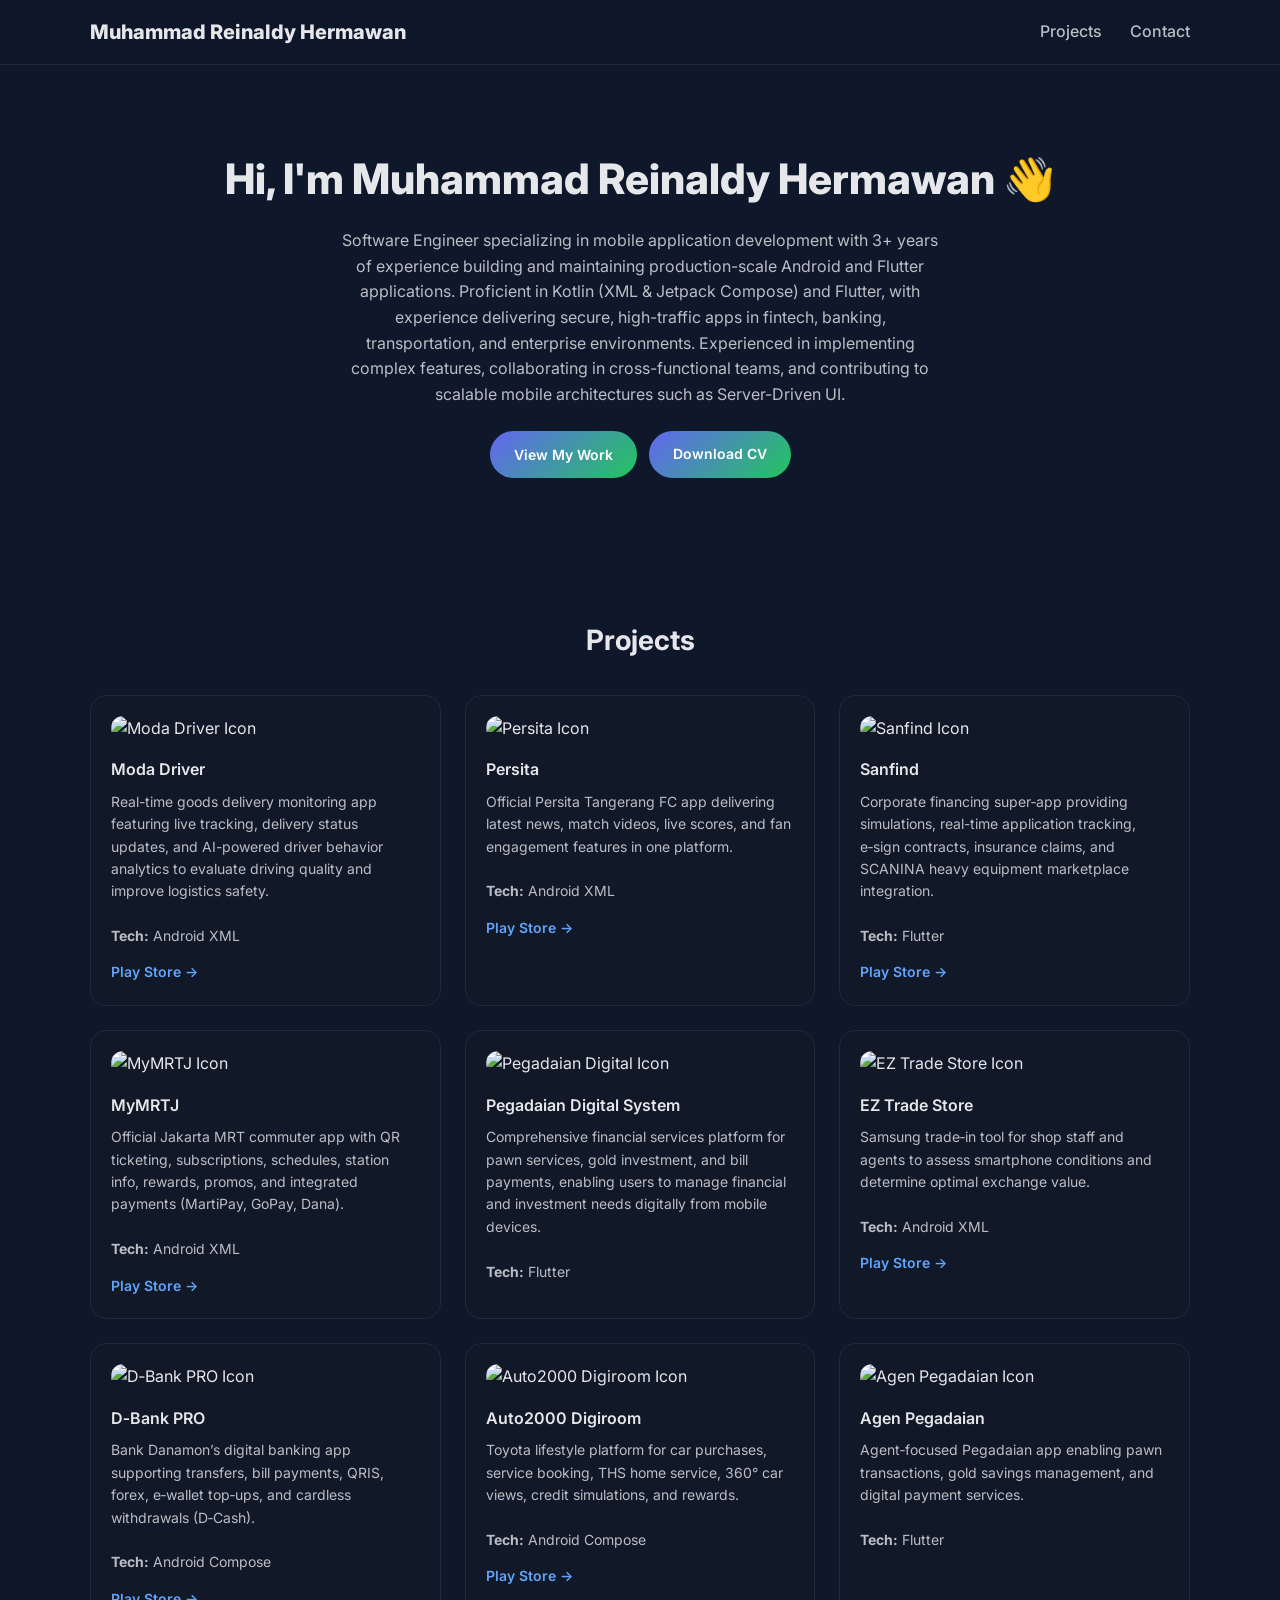
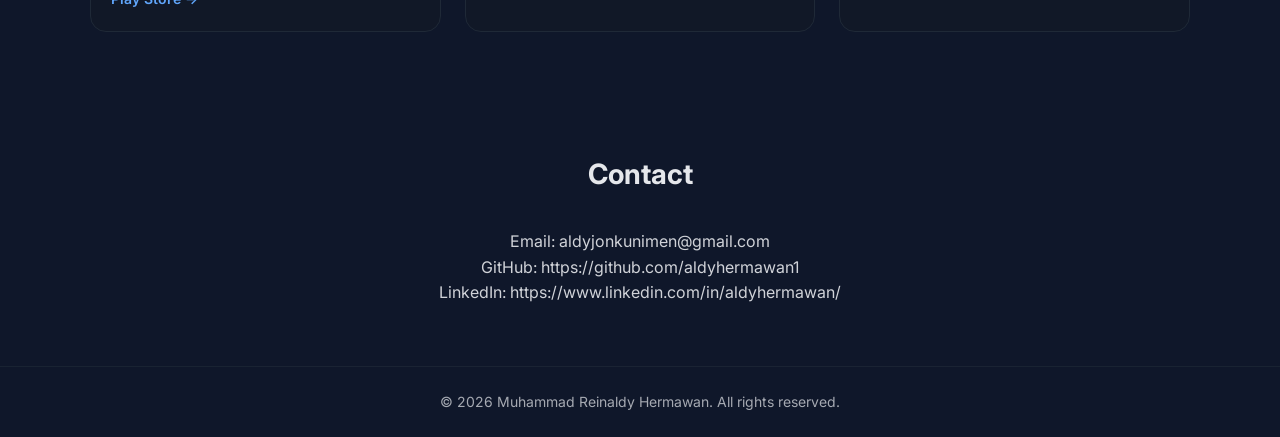
==== index.html @ f6c8d174 "Add new image asset to the project" ====
<!DOCTYPE html>
<html lang="en">
<head>
  <meta charset="UTF-8" />
  <meta name="viewport" content="width=device-width, initial-scale=1.0" />
  <title>Your Name | Portfolio</title>

  <!-- Google Font -->
  <link href="https://fonts.googleapis.com/css2?family=Inter:wght@300;400;600;800&display=swap" rel="stylesheet">

  <style>
    * {
      margin: 0;
      padding: 0;
      box-sizing: border-box;
      font-family: 'Inter', sans-serif;
    }

    body {
      background: #0f172a;
      color: #e5e7eb;
      line-height: 1.6;
    }

    a {
      color: inherit;
      text-decoration: none;
    }

    .container {
      width: 90%;
      max-width: 1100px;
      margin: auto;
    }

    /* Navbar */
    nav {
      position: sticky;
      top: 0;
      background: rgba(15, 23, 42, 0.9);
      backdrop-filter: blur(10px);
      border-bottom: 1px solid #1f2937;
      z-index: 100;
    }

    .nav-content {
      display: flex;
      justify-content: space-between;
      align-items: center;
      padding: 16px 0;
    }

    .logo {
      font-weight: 800;
      font-size: 20px;
    }

    .nav-links a {
      margin-left: 24px;
      font-weight: 500;
      opacity: 0.8;
      transition: 0.2s;
    }

    .nav-links a:hover {
      opacity: 1;
    }

    /* Hero */
    .hero {
      padding: 80px 0;
      text-align: center;
    }

    .hero h1 {
      font-size: 42px;
      font-weight: 800;
      margin-bottom: 16px;
    }

    .hero p {
      opacity: 0.8;
      max-width: 600px;
      margin: auto;
    }

    .hero-buttons {
      margin-top: 24px;
      display: flex;
      gap: 12px;
      justify-content: center;
      flex-wrap: wrap;
    }

    .hero-buttons a,
    .hero-buttons button {
      padding: 12px 24px;
      border: none;
      border-radius: 999px;
      background: linear-gradient(135deg, #6366f1, #22c55e);
      color: white;
      font-weight: 600;
      cursor: pointer;
      transition: 0.3s;
      font-size: 14px;
    }

    .hero-buttons a:hover,
    .hero-buttons button:hover {
      transform: translateY(-2px);
      box-shadow: 0 10px 25px rgba(0,0,0,0.3);
    }

    .hero button:hover {
      transform: translateY(-2px);
      box-shadow: 0 10px 25px rgba(0,0,0,0.3);
    }

    /* Section */
    section {
      padding: 60px 0;
    }

    .section-title {
      font-size: 28px;
      font-weight: 700;
      margin-bottom: 32px;
      text-align: center;
    }

    /* Projects */
    .projects-grid {
      display: grid;
      grid-template-columns: repeat(auto-fit, minmax(260px, 1fr));
      gap: 24px;
    }

    .project-card {
      background: #111827;
      border: 1px solid #1f2937;
      border-radius: 16px;
      padding: 20px;
      transition: 0.3s;
    }

    .project-card:hover {
      transform: translateY(-6px);
      box-shadow: 0 20px 40px rgba(0,0,0,0.4);
    }

    .project-icon {
      width: 60px;
      height: 60px;
      border-radius: 12px;
      margin-bottom: 16px;
    }

    .project-title {
      font-weight: 600;
      margin-bottom: 8px;
    }

    .project-desc {
      font-size: 14px;
      opacity: 0.8;
      margin-bottom: 12px;
    }

    .project-link {
      font-size: 14px;
      font-weight: 600;
      color: #60a5fa;
    }

    /* About */
    .about {
      max-width: 700px;
      margin: auto;
      text-align: center;
      opacity: 0.9;
    }

    /* Footer */
    footer {
      border-top: 1px solid #1f2937;
      text-align: center;
      padding: 24px 0;
      opacity: 0.7;
      font-size: 14px;
    }
  </style>
</head>
<body>

  <!-- Navbar -->
  <nav>
    <div class="container nav-content">
      <div class="logo">Muhammad Reinaldy Hermawan</div>
      <div class="nav-links">
        <a href="#projects">Projects</a>
        <a href="#contact">Contact</a>
      </div>
    </div>
  </nav>

  <!-- Hero -->
  <section class="hero container">
    <h1>Hi, I'm Muhammad Reinaldy Hermawan 👋</h1>
    <p>
      Software Engineer specializing in mobile application development with 3+ years of experience building and maintaining production-scale Android and Flutter applications. Proficient in Kotlin (XML & Jetpack Compose) and Flutter, with experience delivering secure, high-traffic apps in fintech, banking, transportation, and enterprise environments. Experienced in implementing complex features, collaborating in cross-functional teams, and contributing to scalable mobile architectures such as Server-Driven UI.
    </p>
    <div class="hero-buttons">
      <button onclick="location.href='#projects'">View My Work</button>
      <a href="assets/CV_25012026.pdf" download>Download CV</a>
    </div>
  </section>

  <!-- Projects -->
  <section id="projects" class="container">
    <h2 class="section-title">Projects</h2>

    <div class="projects-grid">

      <!-- Projects Grid -->
    <div class="projects-grid">

      <div class="project-card">
        <img class="project-icon" src="https://play-lh.googleusercontent.com/placeholder_app_icon" alt="Moda Driver Icon">
        <div class="project-title">Moda Driver</div>
        <div class="project-desc">
          Real-time goods delivery monitoring app featuring live tracking, delivery status updates, and AI-powered driver behavior analytics to evaluate driving quality and improve logistics safety.
          <br><br><b>Tech:</b> Android XML
        </div>
        <a class="project-link" href="https://play.google.com/store/apps/details?id=id.movic.greenbox&hl=en" target="_blank">Play Store →</a>
      </div>

      <div class="project-card">
        <img class="project-icon" src="https://play-lh.googleusercontent.com/placeholder_app_icon" alt="Persita Icon">
        <div class="project-title">Persita</div>
        <div class="project-desc">
          Official Persita Tangerang FC app delivering latest news, match videos, live scores, and fan engagement features in one platform.
          <br><br><b>Tech:</b> Android XML
        </div>
        <a class="project-link" href="https://play.google.com/store/apps/details?id=com.persita.android&hl=en" target="_blank">Play Store →</a>
      </div>

      <div class="project-card">
        <img class="project-icon" src="https://play-lh.googleusercontent.com/placeholder_app_icon" alt="Sanfind Icon">
        <div class="project-title">Sanfind</div>
        <div class="project-desc">
          Corporate financing super‑app providing simulations, real-time application tracking, e‑sign contracts, insurance claims, and SCANINA heavy equipment marketplace integration.
          <br><br><b>Tech:</b> Flutter
        </div>
        <a class="project-link" href="https://play.google.com/store/apps/details?id=com.sanf.mobile&hl=id" target="_blank">Play Store →</a>
      </div>

      <div class="project-card">
        <img class="project-icon" src="https://play-lh.googleusercontent.com/placeholder_app_icon" alt="MyMRTJ Icon">
        <div class="project-title">MyMRTJ</div>
        <div class="project-desc">
          Official Jakarta MRT commuter app with QR ticketing, subscriptions, schedules, station info, rewards, promos, and integrated payments (MartiPay, GoPay, Dana).
          <br><br><b>Tech:</b> Android XML
        </div>
        <a class="project-link" href="https://play.google.com/store/apps/details?id=com.mrt.jakarta&hl=id" target="_blank">Play Store →</a>
      </div>

      <div class="project-card">
        <img class="project-icon" src="https://play-lh.googleusercontent.com/placeholder_app_icon" alt="Pegadaian Digital Icon">
        <div class="project-title">Pegadaian Digital System</div>
        <div class="project-desc">
          Comprehensive financial services platform for pawn services, gold investment, and bill payments, enabling users to manage financial and investment needs digitally from mobile devices.
          <br><br><b>Tech:</b> Flutter
        </div>
      </div>

      <div class="project-card">
        <img class="project-icon" src="https://play-lh.googleusercontent.com/placeholder_app_icon" alt="EZ Trade Store Icon">
        <div class="project-title">EZ Trade Store</div>
        <div class="project-desc">
          Samsung trade‑in tool for shop staff and agents to assess smartphone conditions and determine optimal exchange value.
          <br><br><b>Tech:</b> Android XML
        </div>
        <a class="project-link" href="https://play.google.com/store/apps/details?id=com.sein.eztrade.promotor&hl=en" target="_blank">Play Store →</a>
      </div>

      <div class="project-card">
        <img class="project-icon" src="https://play-lh.googleusercontent.com/placeholder_app_icon" alt="D‑Bank PRO Icon">
        <div class="project-title">D‑Bank PRO</div>
        <div class="project-desc">
          Bank Danamon’s digital banking app supporting transfers, bill payments, QRIS, forex, e‑wallet top‑ups, and cardless withdrawals (D‑Cash).
          <br><br><b>Tech:</b> Android Compose
        </div>
        <a class="project-link" href="https://play.google.com/store/apps/details?id=com.dbank.mobile&hl=id" target="_blank">Play Store →</a>
      </div>

      <div class="project-card">
        <img class="project-icon" src="https://play-lh.googleusercontent.com/placeholder_app_icon" alt="Auto2000 Digiroom Icon">
        <div class="project-title">Auto2000 Digiroom</div>
        <div class="project-desc">
          Toyota lifestyle platform for car purchases, service booking, THS home service, 360° car views, credit simulations, and rewards.
          <br><br><b>Tech:</b> Android Compose
        </div>
        <a class="project-link" href="https://play.google.com/store/apps/details?id=id.co.astra.ai.dev1&hl=en" target="_blank">Play Store →</a>
      </div>

      <div class="project-card">
        <img class="project-icon" src="https://play-lh.googleusercontent.com/placeholder_app_icon" alt="Agen Pegadaian Icon">
        <div class="project-title">Agen Pegadaian</div>
        <div class="project-desc">
          Agent‑focused Pegadaian app enabling pawn transactions, gold savings management, and digital payment services.
          <br><br><b>Tech:</b> Flutter
        </div>
      </div>

      </div>

    </div>
  </section>

  <!-- Contact -->
  <section id="contact">
    <div class="container">
      <h2 class="section-title">Contact</h2>
      <p style="text-align:center; opacity:0.9;">
        Email: aldyjonkunimen@gmail.com<br>
        GitHub: https://github.com/aldyhermawan1<br>
        LinkedIn: https://www.linkedin.com/in/aldyhermawan/
      </p>
    </div>
  </section>

  <!-- Footer -->
  <footer>
    © 2026 Muhammad Reinaldy Hermawan. All rights reserved.
  </footer>

</body>
</html>
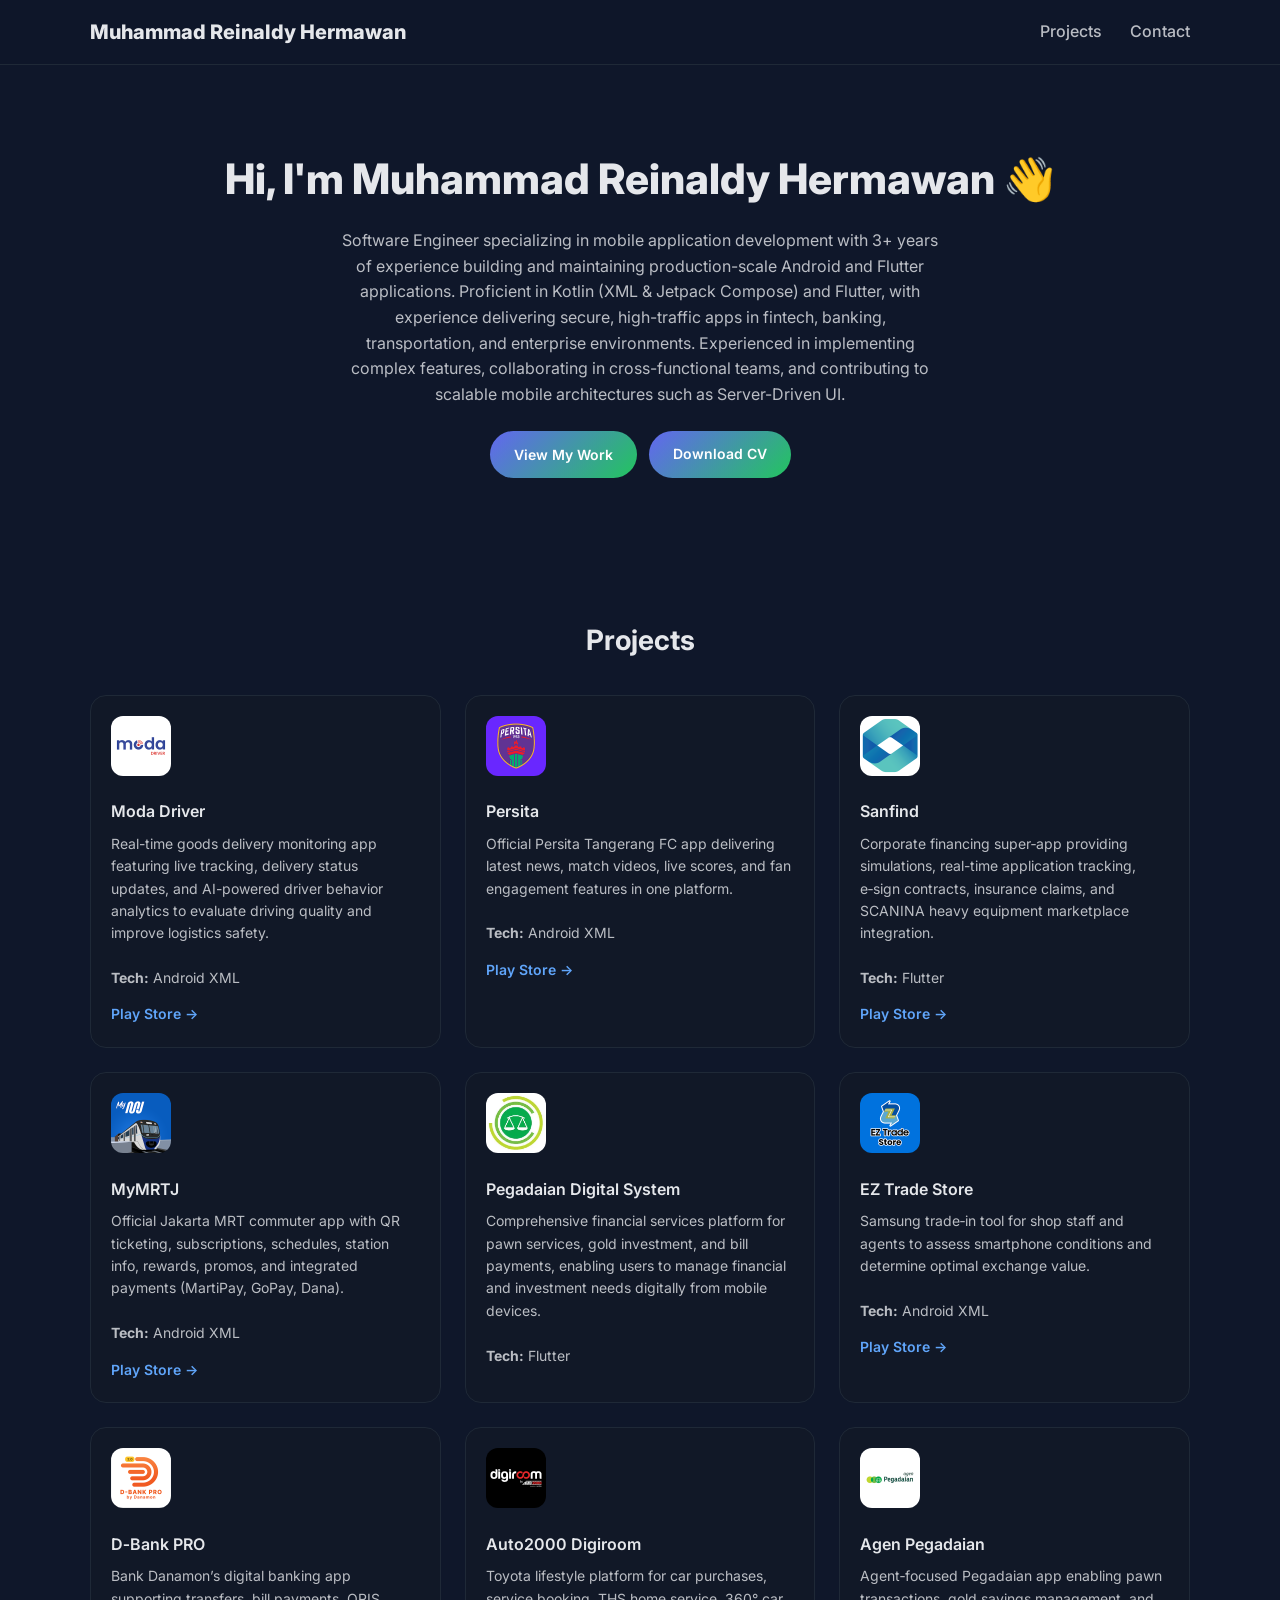
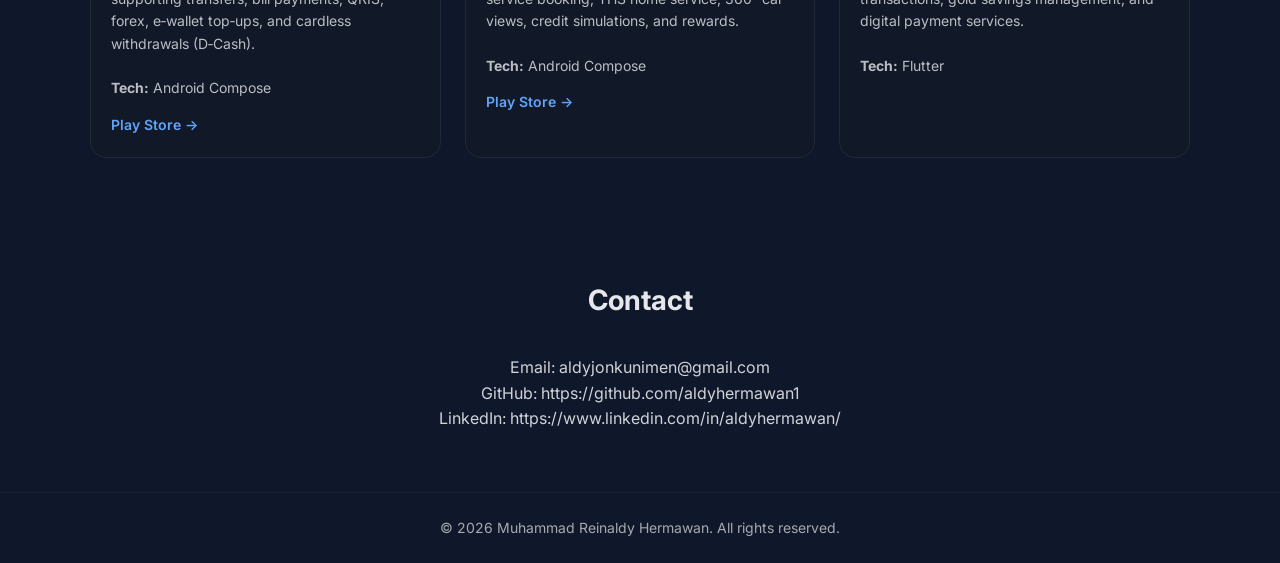
==== commit 7ce2fede: "fix image" ====
--- a/index.html
+++ b/index.html
@@ -3,7 +3,7 @@
 <head>
   <meta charset="UTF-8" />
   <meta name="viewport" content="width=device-width, initial-scale=1.0" />
-  <title>Your Name | Portfolio</title>
+  <title>Muhammad Reinaldy Hermawan | Portfolio</title>
 
   <!-- Google Font -->
   <link href="https://fonts.googleapis.com/css2?family=Inter:wght@300;400;600;800&display=swap" rel="stylesheet">
@@ -225,7 +225,7 @@
     <div class="projects-grid">
 
       <div class="project-card">
-        <img class="project-icon" src="https://play-lh.googleusercontent.com/placeholder_app_icon" alt="Moda Driver Icon">
+        <img class="project-icon" src="/assets/moda.webp" alt="Moda Driver Icon">
         <div class="project-title">Moda Driver</div>
         <div class="project-desc">
           Real-time goods delivery monitoring app featuring live tracking, delivery status updates, and AI-powered driver behavior analytics to evaluate driving quality and improve logistics safety.
@@ -235,7 +235,7 @@
       </div>
 
       <div class="project-card">
-        <img class="project-icon" src="https://play-lh.googleusercontent.com/placeholder_app_icon" alt="Persita Icon">
+        <img class="project-icon" src="/assets/persita.webp" alt="Persita Icon">
         <div class="project-title">Persita</div>
         <div class="project-desc">
           Official Persita Tangerang FC app delivering latest news, match videos, live scores, and fan engagement features in one platform.
@@ -245,7 +245,7 @@
       </div>
 
       <div class="project-card">
-        <img class="project-icon" src="https://play-lh.googleusercontent.com/placeholder_app_icon" alt="Sanfind Icon">
+        <img class="project-icon" src="/assets/sanfind.webp" alt="Sanfind Icon">
         <div class="project-title">Sanfind</div>
         <div class="project-desc">
           Corporate financing super‑app providing simulations, real-time application tracking, e‑sign contracts, insurance claims, and SCANINA heavy equipment marketplace integration.
@@ -255,7 +255,7 @@
       </div>
 
       <div class="project-card">
-        <img class="project-icon" src="https://play-lh.googleusercontent.com/placeholder_app_icon" alt="MyMRTJ Icon">
+        <img class="project-icon" src="/assets/mrtj.webp" alt="MyMRTJ Icon">
         <div class="project-title">MyMRTJ</div>
         <div class="project-desc">
           Official Jakarta MRT commuter app with QR ticketing, subscriptions, schedules, station info, rewards, promos, and integrated payments (MartiPay, GoPay, Dana).
@@ -265,7 +265,7 @@
       </div>
 
       <div class="project-card">
-        <img class="project-icon" src="https://play-lh.googleusercontent.com/placeholder_app_icon" alt="Pegadaian Digital Icon">
+        <img class="project-icon" src="/assets/pds.webp" alt="Pegadaian Digital Icon">
         <div class="project-title">Pegadaian Digital System</div>
         <div class="project-desc">
           Comprehensive financial services platform for pawn services, gold investment, and bill payments, enabling users to manage financial and investment needs digitally from mobile devices.
@@ -274,7 +274,7 @@
       </div>
 
       <div class="project-card">
-        <img class="project-icon" src="https://play-lh.googleusercontent.com/placeholder_app_icon" alt="EZ Trade Store Icon">
+        <img class="project-icon" src="/assets/eztrade.webp" alt="EZ Trade Store Icon">
         <div class="project-title">EZ Trade Store</div>
         <div class="project-desc">
           Samsung trade‑in tool for shop staff and agents to assess smartphone conditions and determine optimal exchange value.
@@ -284,7 +284,7 @@
       </div>
 
       <div class="project-card">
-        <img class="project-icon" src="https://play-lh.googleusercontent.com/placeholder_app_icon" alt="D‑Bank PRO Icon">
+        <img class="project-icon" src="/assets/dbankpro.webp" alt="D‑Bank PRO Icon">
         <div class="project-title">D‑Bank PRO</div>
         <div class="project-desc">
           Bank Danamon’s digital banking app supporting transfers, bill payments, QRIS, forex, e‑wallet top‑ups, and cardless withdrawals (D‑Cash).
@@ -294,7 +294,7 @@
       </div>
 
       <div class="project-card">
-        <img class="project-icon" src="https://play-lh.googleusercontent.com/placeholder_app_icon" alt="Auto2000 Digiroom Icon">
+        <img class="project-icon" src="/assets/digiroom.webp" alt="Auto2000 Digiroom Icon">
         <div class="project-title">Auto2000 Digiroom</div>
         <div class="project-desc">
           Toyota lifestyle platform for car purchases, service booking, THS home service, 360° car views, credit simulations, and rewards.
@@ -304,7 +304,7 @@
       </div>
 
       <div class="project-card">
-        <img class="project-icon" src="https://play-lh.googleusercontent.com/placeholder_app_icon" alt="Agen Pegadaian Icon">
+        <img class="project-icon" src="/assets/agen.webp" alt="Agen Pegadaian Icon">
         <div class="project-title">Agen Pegadaian</div>
         <div class="project-desc">
           Agent‑focused Pegadaian app enabling pawn transactions, gold savings management, and digital payment services.
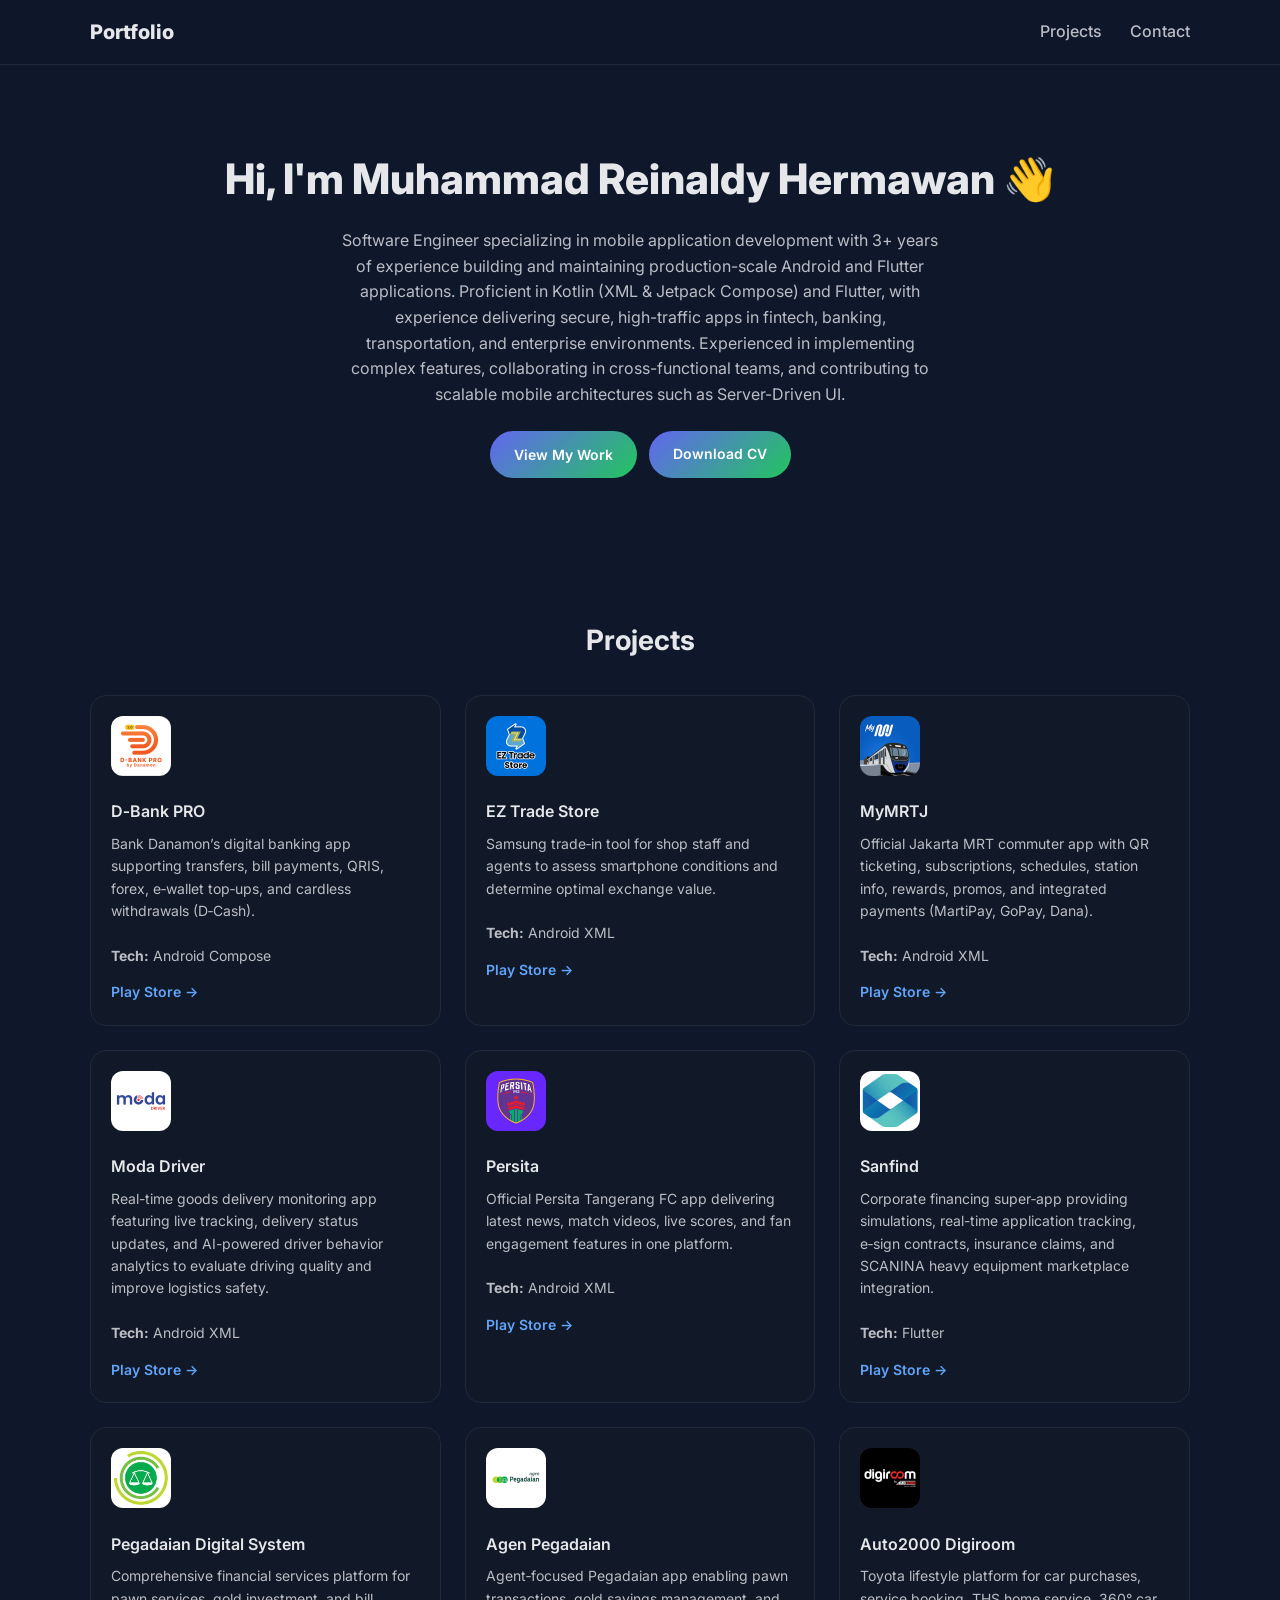
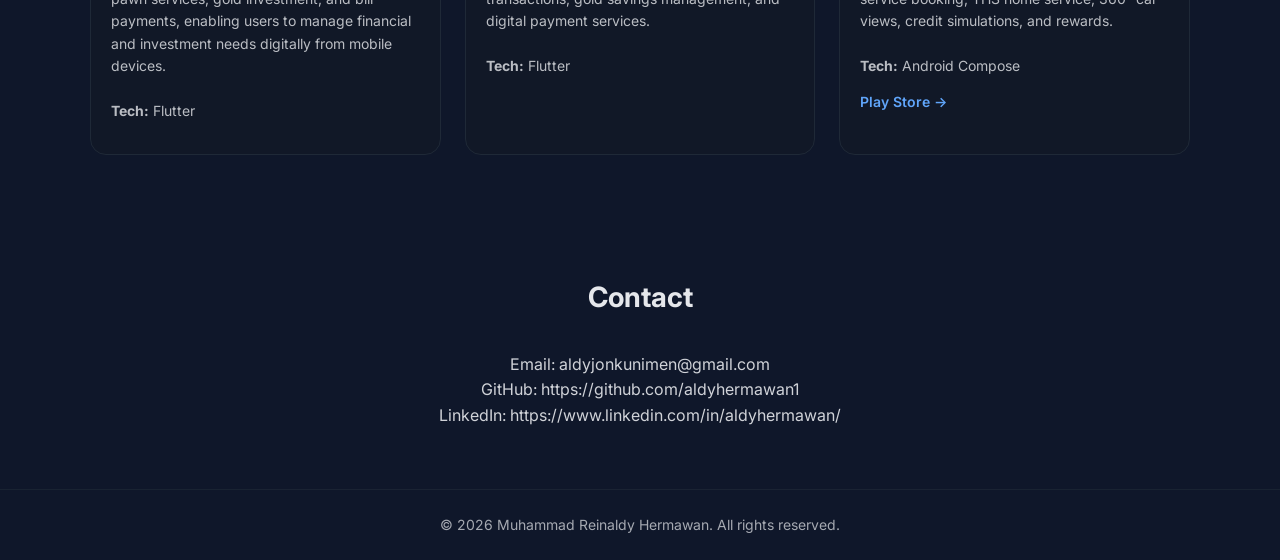
==== commit bd78a942: "Update project section and navbar logo in index.html" ====
--- a/index.html
+++ b/index.html
@@ -195,7 +195,7 @@
   <!-- Navbar -->
   <nav>
     <div class="container nav-content">
-      <div class="logo">Muhammad Reinaldy Hermawan</div>
+      <div class="logo">Portfolio</div>
       <div class="nav-links">
         <a href="#projects">Projects</a>
         <a href="#contact">Contact</a>
@@ -221,8 +221,35 @@
 
     <div class="projects-grid">
 
-      <!-- Projects Grid -->
-    <div class="projects-grid">
+      <div class="project-card">
+        <img class="project-icon" src="/assets/dbankpro.webp" alt="D‑Bank PRO Icon">
+        <div class="project-title">D‑Bank PRO</div>
+        <div class="project-desc">
+          Bank Danamon’s digital banking app supporting transfers, bill payments, QRIS, forex, e‑wallet top‑ups, and cardless withdrawals (D‑Cash).
+          <br><br><b>Tech:</b> Android Compose
+        </div>
+        <a class="project-link" href="https://play.google.com/store/apps/details?id=com.dbank.mobile&hl=id" target="_blank">Play Store →</a>
+      </div>
+
+      <div class="project-card">
+        <img class="project-icon" src="/assets/eztrade.webp" alt="EZ Trade Store Icon">
+        <div class="project-title">EZ Trade Store</div>
+        <div class="project-desc">
+          Samsung trade‑in tool for shop staff and agents to assess smartphone conditions and determine optimal exchange value.
+          <br><br><b>Tech:</b> Android XML
+        </div>
+        <a class="project-link" href="https://play.google.com/store/apps/details?id=com.sein.eztrade.promotor&hl=en" target="_blank">Play Store →</a>
+      </div>
+
+      <div class="project-card">
+        <img class="project-icon" src="/assets/mrtj.webp" alt="MyMRTJ Icon">
+        <div class="project-title">MyMRTJ</div>
+        <div class="project-desc">
+          Official Jakarta MRT commuter app with QR ticketing, subscriptions, schedules, station info, rewards, promos, and integrated payments (MartiPay, GoPay, Dana).
+          <br><br><b>Tech:</b> Android XML
+        </div>
+        <a class="project-link" href="https://play.google.com/store/apps/details?id=com.mrt.jakarta&hl=id" target="_blank">Play Store →</a>
+      </div>
 
       <div class="project-card">
         <img class="project-icon" src="/assets/moda.webp" alt="Moda Driver Icon">
@@ -255,16 +282,6 @@
       </div>
 
       <div class="project-card">
-        <img class="project-icon" src="/assets/mrtj.webp" alt="MyMRTJ Icon">
-        <div class="project-title">MyMRTJ</div>
-        <div class="project-desc">
-          Official Jakarta MRT commuter app with QR ticketing, subscriptions, schedules, station info, rewards, promos, and integrated payments (MartiPay, GoPay, Dana).
-          <br><br><b>Tech:</b> Android XML
-        </div>
-        <a class="project-link" href="https://play.google.com/store/apps/details?id=com.mrt.jakarta&hl=id" target="_blank">Play Store →</a>
-      </div>
-
-      <div class="project-card">
         <img class="project-icon" src="/assets/pds.webp" alt="Pegadaian Digital Icon">
         <div class="project-title">Pegadaian Digital System</div>
         <div class="project-desc">
@@ -274,23 +291,12 @@
       </div>
 
       <div class="project-card">
-        <img class="project-icon" src="/assets/eztrade.webp" alt="EZ Trade Store Icon">
-        <div class="project-title">EZ Trade Store</div>
-        <div class="project-desc">
-          Samsung trade‑in tool for shop staff and agents to assess smartphone conditions and determine optimal exchange value.
-          <br><br><b>Tech:</b> Android XML
-        </div>
-        <a class="project-link" href="https://play.google.com/store/apps/details?id=com.sein.eztrade.promotor&hl=en" target="_blank">Play Store →</a>
-      </div>
-
-      <div class="project-card">
-        <img class="project-icon" src="/assets/dbankpro.webp" alt="D‑Bank PRO Icon">
-        <div class="project-title">D‑Bank PRO</div>
-        <div class="project-desc">
-          Bank Danamon’s digital banking app supporting transfers, bill payments, QRIS, forex, e‑wallet top‑ups, and cardless withdrawals (D‑Cash).
-          <br><br><b>Tech:</b> Android Compose
-        </div>
-        <a class="project-link" href="https://play.google.com/store/apps/details?id=com.dbank.mobile&hl=id" target="_blank">Play Store →</a>
+        <img class="project-icon" src="/assets/agen.webp" alt="Agen Pegadaian Icon">
+        <div class="project-title">Agen Pegadaian</div>
+        <div class="project-desc">
+          Agent‑focused Pegadaian app enabling pawn transactions, gold savings management, and digital payment services.
+          <br><br><b>Tech:</b> Flutter
+        </div>
       </div>
 
       <div class="project-card">
@@ -301,17 +307,6 @@
           <br><br><b>Tech:</b> Android Compose
         </div>
         <a class="project-link" href="https://play.google.com/store/apps/details?id=id.co.astra.ai.dev1&hl=en" target="_blank">Play Store →</a>
-      </div>
-
-      <div class="project-card">
-        <img class="project-icon" src="/assets/agen.webp" alt="Agen Pegadaian Icon">
-        <div class="project-title">Agen Pegadaian</div>
-        <div class="project-desc">
-          Agent‑focused Pegadaian app enabling pawn transactions, gold savings management, and digital payment services.
-          <br><br><b>Tech:</b> Flutter
-        </div>
-      </div>
-
       </div>
 
     </div>
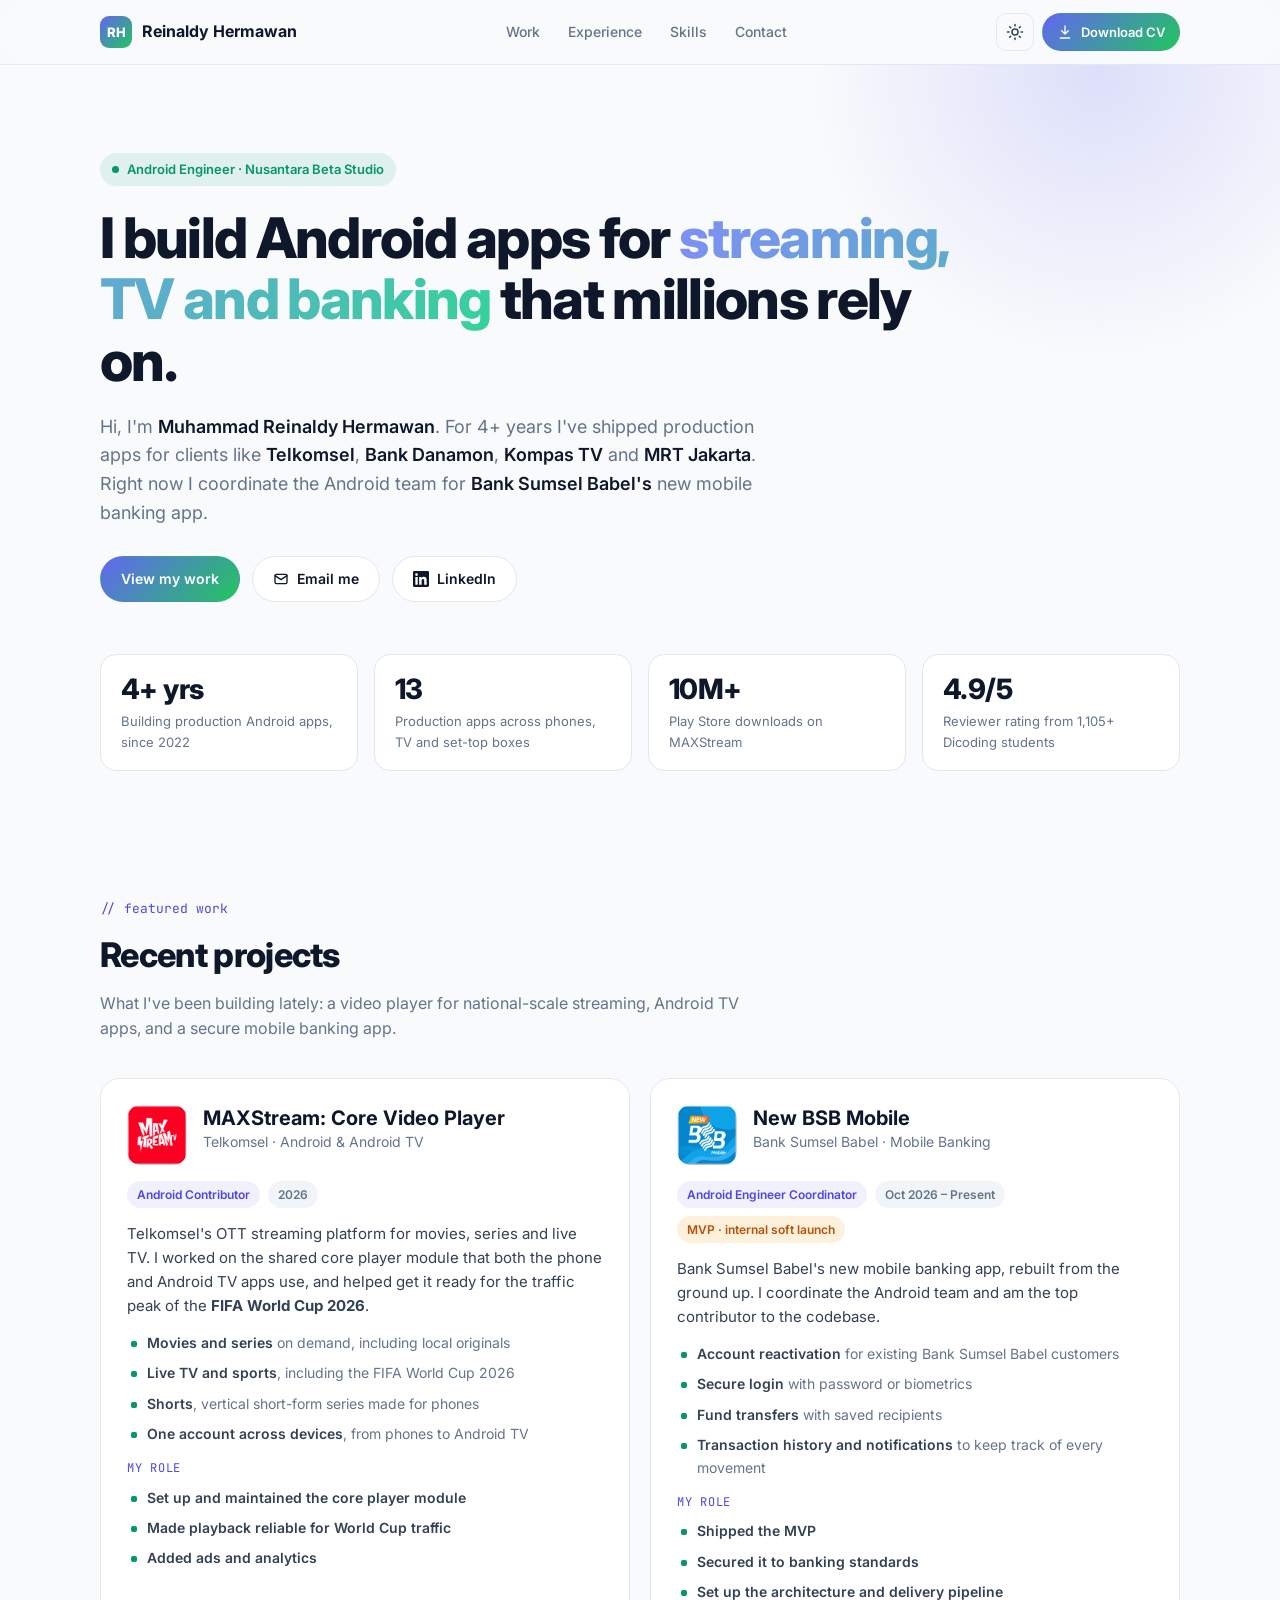
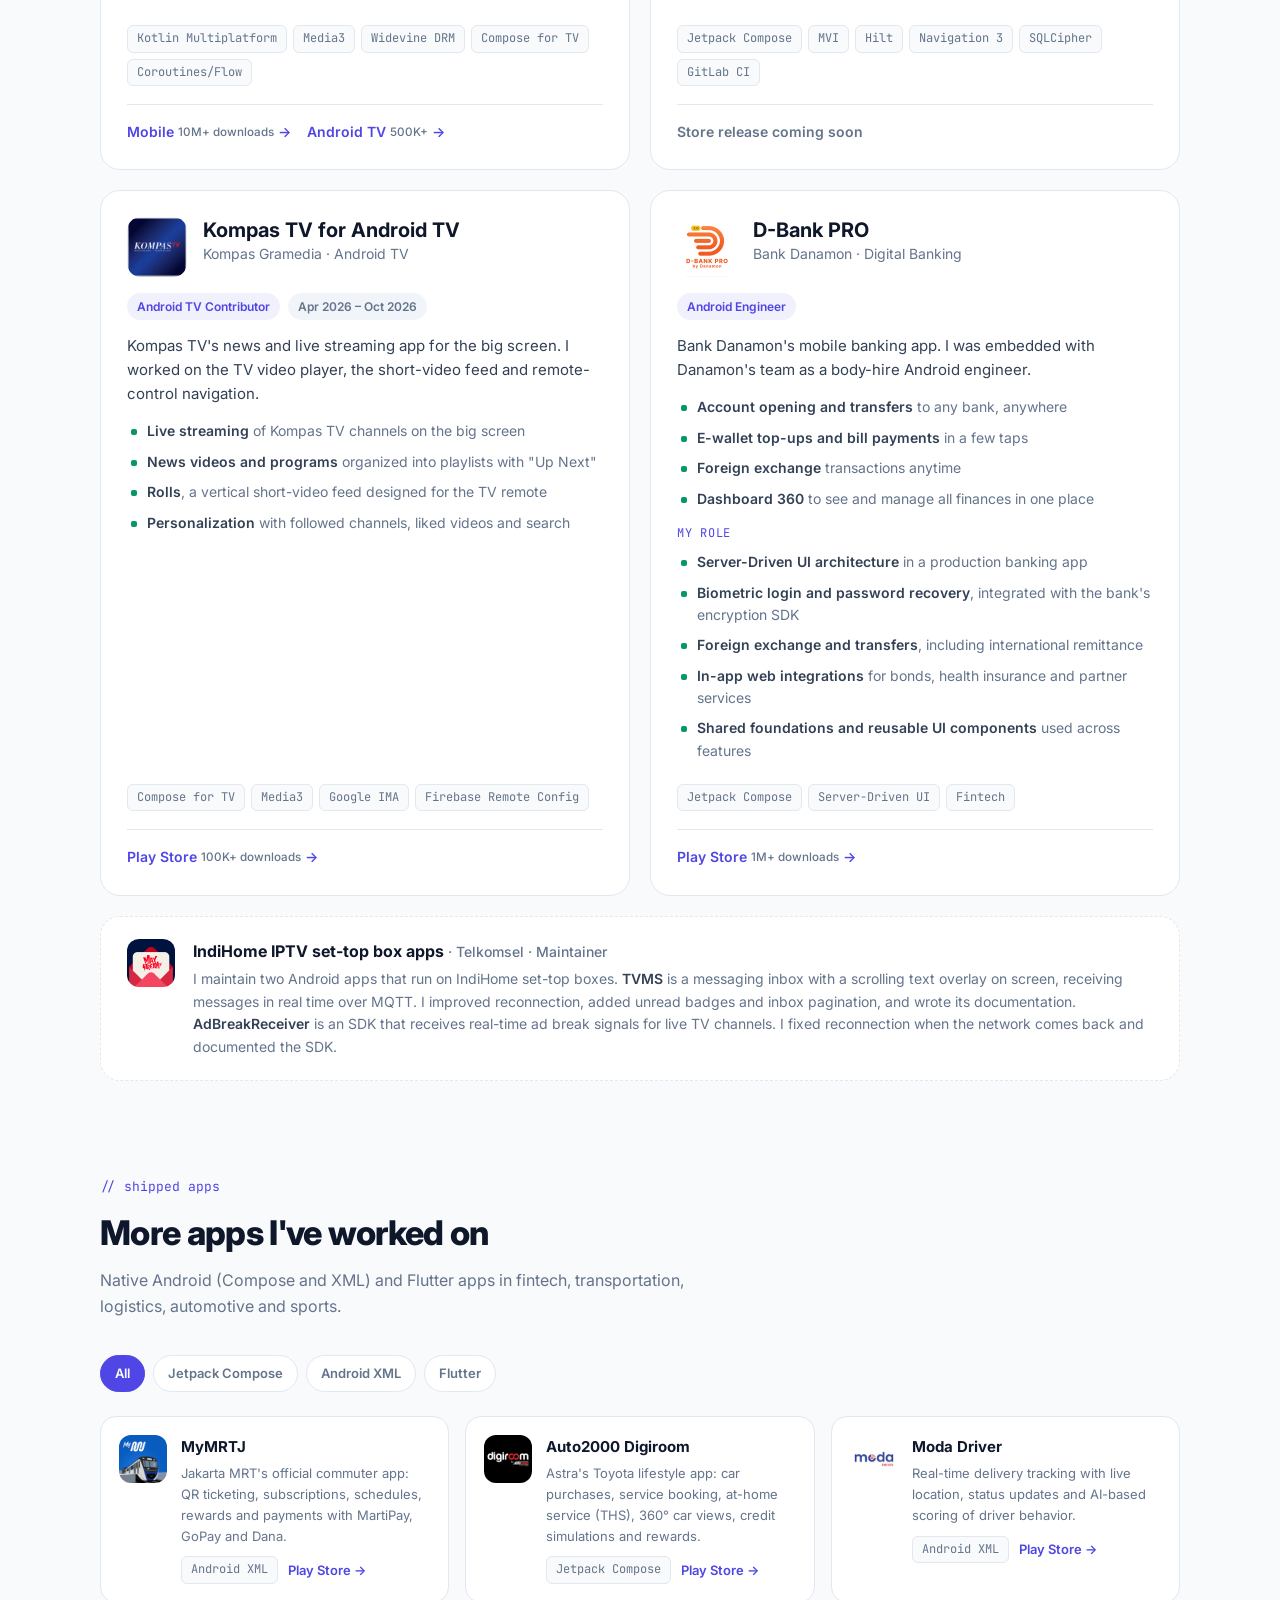
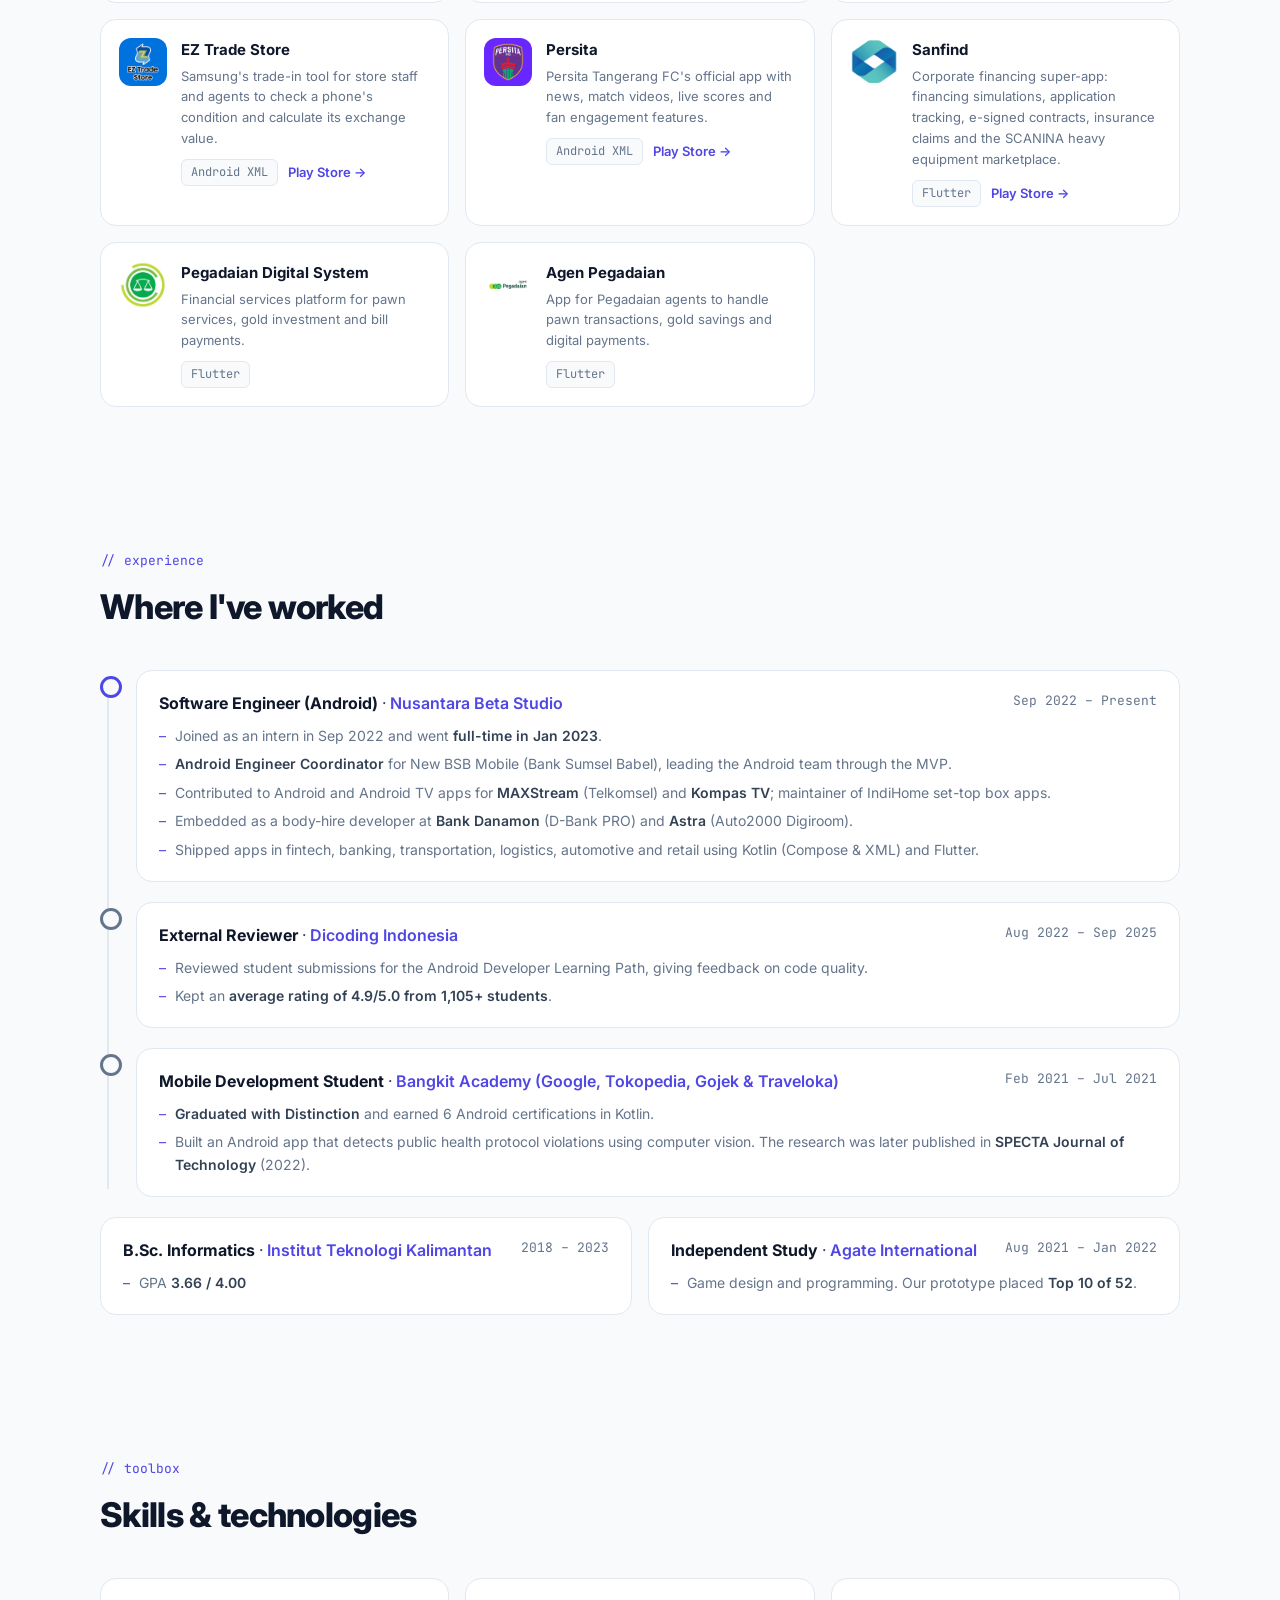
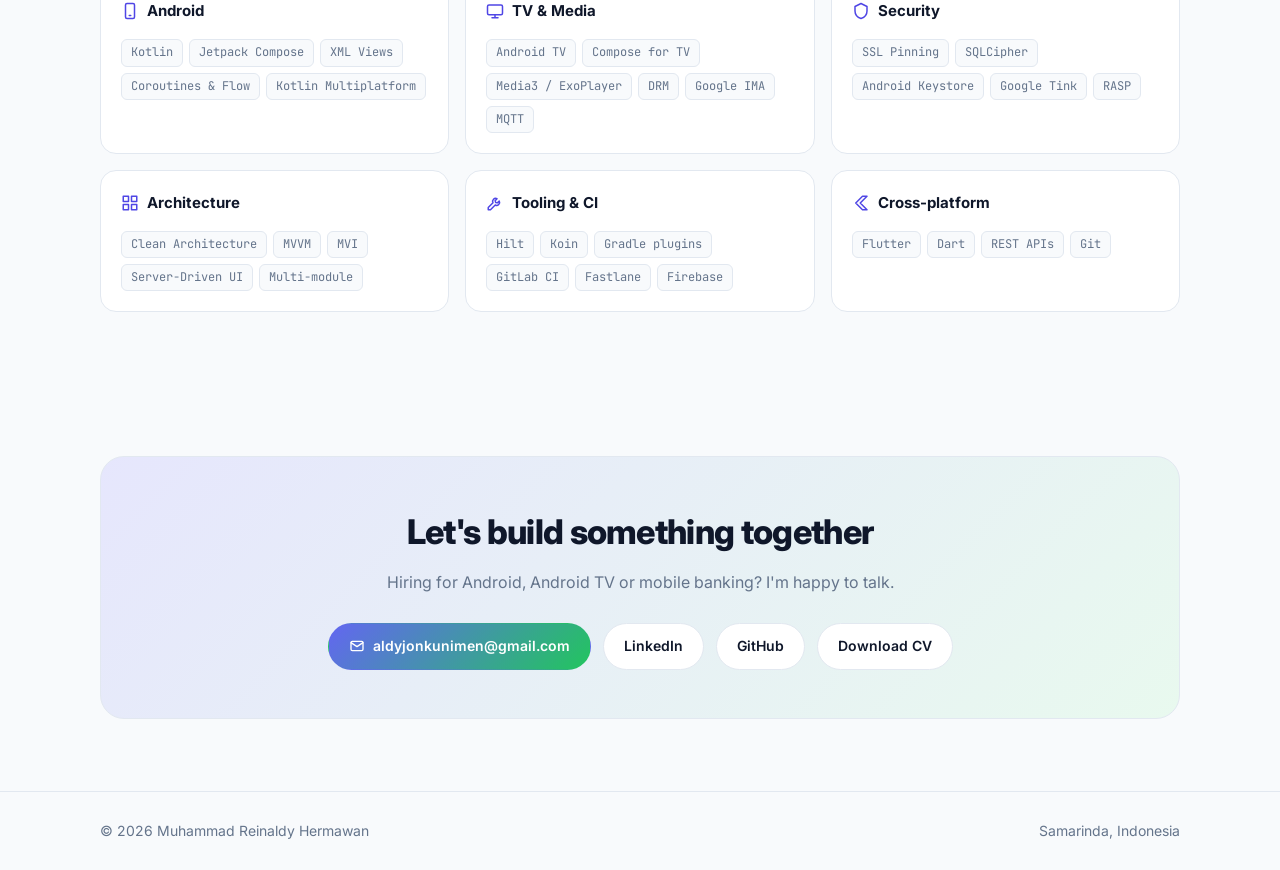
==== commit d35f162a: "Refactor code structure for improved readability and maintainability" ====
--- a/index.html
+++ b/index.html
@@ -3,331 +3,817 @@
 <head>
   <meta charset="UTF-8" />
   <meta name="viewport" content="width=device-width, initial-scale=1.0" />
-  <title>Muhammad Reinaldy Hermawan | Portfolio</title>
-
-  <!-- Google Font -->
-  <link href="https://fonts.googleapis.com/css2?family=Inter:wght@300;400;600;800&display=swap" rel="stylesheet">
+  <title>Muhammad Reinaldy Hermawan | Android Engineer</title>
+  <meta name="description" content="Android Engineer building video streaming, Android TV and mobile banking apps used by millions. Kotlin, Jetpack Compose, Compose for TV, Kotlin Multiplatform and Flutter." />
+  <meta name="author" content="Muhammad Reinaldy Hermawan" />
+  <meta name="theme-color" content="#0b1120" />
+
+  <!-- Open Graph / link previews -->
+  <meta property="og:type" content="website" />
+  <meta property="og:title" content="Muhammad Reinaldy Hermawan | Android Engineer" />
+  <meta property="og:description" content="Android & Android TV engineer behind streaming, banking and transport apps across Indonesia." />
+  <meta property="og:url" content="https://aldyhermawan1.github.io/" />
+  <meta property="og:image" content="https://aldyhermawan1.github.io/assets/maxstream.png" />
+  <meta name="twitter:card" content="summary" />
+
+  <link rel="icon" href="data:image/svg+xml,%3Csvg xmlns='http://www.w3.org/2000/svg' viewBox='0 0 64 64'%3E%3Crect width='64' height='64' rx='14' fill='%236366f1'/%3E%3Ctext x='50%25' y='54%25' text-anchor='middle' dominant-baseline='middle' font-family='Arial,sans-serif' font-weight='700' font-size='28' fill='white'%3ERH%3C/text%3E%3C/svg%3E" />
+
+  <link rel="preconnect" href="https://fonts.googleapis.com">
+  <link rel="preconnect" href="https://fonts.gstatic.com" crossorigin>
+  <link href="https://fonts.googleapis.com/css2?family=Inter:wght@400;500;600;700;800&family=JetBrains+Mono:wght@500&display=swap" rel="stylesheet">
+
+  <script type="application/ld+json">
+  {
+    "@context": "https://schema.org",
+    "@type": "Person",
+    "name": "Muhammad Reinaldy Hermawan",
+    "jobTitle": "Android Engineer",
+    "worksFor": { "@type": "Organization", "name": "Nusantara Beta Studio" },
+    "url": "https://aldyhermawan1.github.io/",
+    "sameAs": ["https://www.linkedin.com/in/aldyhermawan/", "https://github.com/aldyhermawan1"]
+  }
+  </script>
+
+  <!-- Apply saved/system theme before paint to avoid a flash -->
+  <script>
+    (function () {
+      var t = null;
+      try { t = localStorage.getItem('theme'); } catch (e) {}
+      if (!t) t = (window.matchMedia && window.matchMedia('(prefers-color-scheme: light)').matches) ? 'light' : 'dark';
+      document.documentElement.setAttribute('data-theme', t);
+    })();
+  </script>
 
   <style>
-    * {
-      margin: 0;
-      padding: 0;
-      box-sizing: border-box;
-      font-family: 'Inter', sans-serif;
-    }
+    :root {
+      --bg: #0b1120;
+      --surface: #111827;
+      --surface-2: #162033;
+      --border: #1f2a3d;
+      --text: #e5e7eb;
+      --text-strong: #f8fafc;
+      --muted: #94a3b8;
+      --accent: #818cf8;
+      --accent-2: #34d399;
+      --accent-soft: rgba(129, 140, 248, 0.12);
+      --green-soft: rgba(52, 211, 153, 0.12);
+      --amber: #fbbf24;
+      --amber-soft: rgba(251, 191, 36, 0.12);
+      --shadow: 0 20px 40px rgba(0, 0, 0, 0.35);
+      --nav-bg: rgba(11, 17, 32, 0.85);
+      color-scheme: dark;
+    }
+
+    :root[data-theme="light"] {
+      --bg: #f8fafc;
+      --surface: #ffffff;
+      --surface-2: #f1f5f9;
+      --border: #e2e8f0;
+      --text: #334155;
+      --text-strong: #0f172a;
+      --muted: #64748b;
+      --accent: #4f46e5;
+      --accent-2: #059669;
+      --accent-soft: rgba(79, 70, 229, 0.08);
+      --green-soft: rgba(5, 150, 105, 0.1);
+      --amber: #b45309;
+      --amber-soft: rgba(245, 158, 11, 0.14);
+      --shadow: 0 16px 32px rgba(15, 23, 42, 0.08);
+      --nav-bg: rgba(248, 250, 252, 0.85);
+      color-scheme: light;
+    }
+
+    * { margin: 0; padding: 0; box-sizing: border-box; }
+
+    html { scroll-behavior: smooth; scroll-padding-top: 80px; }
 
     body {
-      background: #0f172a;
-      color: #e5e7eb;
+      font-family: 'Inter', system-ui, -apple-system, sans-serif;
+      background: var(--bg);
+      color: var(--text);
       line-height: 1.6;
-    }
-
-    a {
-      color: inherit;
-      text-decoration: none;
-    }
-
-    .container {
-      width: 90%;
-      max-width: 1100px;
-      margin: auto;
-    }
-
-    /* Navbar */
+      -webkit-font-smoothing: antialiased;
+      transition: background-color 0.3s, color 0.3s;
+    }
+
+    a { color: inherit; text-decoration: none; }
+    img { display: block; max-width: 100%; }
+    ul { list-style: none; }
+
+    :focus-visible { outline: 2px solid var(--accent); outline-offset: 3px; border-radius: 6px; }
+
+    .container { width: 100%; max-width: 1120px; margin: 0 auto; padding: 0 20px; }
+
+    .skip-link {
+      position: absolute; left: 16px; top: -48px; z-index: 200;
+      background: var(--accent); color: #fff; padding: 8px 14px; border-radius: 8px;
+    }
+    .skip-link:focus { top: 12px; }
+
+    /* ---------- Nav ---------- */
     nav {
-      position: sticky;
-      top: 0;
-      background: rgba(15, 23, 42, 0.9);
-      backdrop-filter: blur(10px);
-      border-bottom: 1px solid #1f2937;
-      z-index: 100;
-    }
-
-    .nav-content {
-      display: flex;
-      justify-content: space-between;
-      align-items: center;
-      padding: 16px 0;
-    }
-
-    .logo {
-      font-weight: 800;
-      font-size: 20px;
-    }
-
-    .nav-links a {
-      margin-left: 24px;
-      font-weight: 500;
-      opacity: 0.8;
-      transition: 0.2s;
-    }
-
-    .nav-links a:hover {
-      opacity: 1;
-    }
-
-    /* Hero */
-    .hero {
-      padding: 80px 0;
-      text-align: center;
-    }
-
+      position: sticky; top: 0; z-index: 100;
+      background: var(--nav-bg);
+      backdrop-filter: blur(12px); -webkit-backdrop-filter: blur(12px);
+      border-bottom: 1px solid var(--border);
+    }
+    .nav-content { display: flex; align-items: center; justify-content: space-between; height: 64px; gap: 16px; }
+    .logo { display: flex; align-items: center; gap: 10px; font-weight: 700; color: var(--text-strong); white-space: nowrap; }
+    .logo-mark {
+      width: 32px; height: 32px; border-radius: 9px; display: grid; place-items: center;
+      background: linear-gradient(135deg, #6366f1, #22c55e); color: #fff; font-size: 13px; font-weight: 800;
+    }
+    .nav-links { display: flex; align-items: center; gap: 4px; }
+    .nav-links a { padding: 8px 12px; border-radius: 8px; font-size: 14px; font-weight: 500; color: var(--muted); transition: color 0.2s, background 0.2s; }
+    .nav-links a:hover { color: var(--text-strong); background: var(--surface-2); }
+    .nav-actions { display: flex; align-items: center; gap: 8px; }
+
+    .icon-btn {
+      width: 38px; height: 38px; border-radius: 10px; display: grid; place-items: center;
+      background: transparent; border: 1px solid var(--border); color: var(--text); cursor: pointer;
+      transition: background 0.2s;
+    }
+    .icon-btn:hover { background: var(--surface-2); }
+    .icon-btn svg { width: 18px; height: 18px; }
+    .theme-sun { display: none; }
+    :root[data-theme="light"] .theme-sun { display: block; }
+    :root[data-theme="light"] .theme-moon { display: none; }
+
+    /* ---------- Buttons ---------- */
+    .btn {
+      display: inline-flex; align-items: center; gap: 8px;
+      padding: 11px 20px; border-radius: 999px; font-size: 14px; font-weight: 600;
+      border: 1px solid transparent; cursor: pointer; transition: transform 0.2s, box-shadow 0.2s, background 0.2s;
+    }
+    .btn svg { width: 16px; height: 16px; }
+    .btn-primary { background: linear-gradient(135deg, #6366f1, #22c55e); color: #fff; }
+    .btn-primary:hover { transform: translateY(-2px); box-shadow: 0 10px 25px rgba(99, 102, 241, 0.3); }
+    .btn-ghost { border-color: var(--border); color: var(--text-strong); background: var(--surface); }
+    .btn-ghost:hover { background: var(--surface-2); transform: translateY(-2px); }
+    .btn-sm { padding: 8px 14px; font-size: 13px; }
+
+    /* ---------- Hero ---------- */
+    .hero { padding: 88px 0 56px; position: relative; overflow: hidden; }
+    .hero::before {
+      content: ""; position: absolute; inset: -40% -10% auto auto; width: 620px; height: 620px; z-index: -1;
+      background: radial-gradient(circle, rgba(99, 102, 241, 0.18), transparent 65%);
+      pointer-events: none;
+    }
+    .eyebrow {
+      display: inline-flex; align-items: center; gap: 8px; font-size: 13px; font-weight: 600; color: var(--accent-2);
+      background: var(--green-soft); padding: 6px 12px; border-radius: 999px; margin-bottom: 22px;
+    }
+    .eyebrow .dot { width: 7px; height: 7px; border-radius: 50%; background: var(--accent-2); }
     .hero h1 {
-      font-size: 42px;
-      font-weight: 800;
-      margin-bottom: 16px;
-    }
-
-    .hero p {
-      opacity: 0.8;
-      max-width: 600px;
-      margin: auto;
-    }
-
-    .hero-buttons {
-      margin-top: 24px;
-      display: flex;
-      gap: 12px;
-      justify-content: center;
-      flex-wrap: wrap;
-    }
-
-    .hero-buttons a,
-    .hero-buttons button {
-      padding: 12px 24px;
-      border: none;
-      border-radius: 999px;
-      background: linear-gradient(135deg, #6366f1, #22c55e);
-      color: white;
-      font-weight: 600;
-      cursor: pointer;
-      transition: 0.3s;
-      font-size: 14px;
-    }
-
-    .hero-buttons a:hover,
-    .hero-buttons button:hover {
-      transform: translateY(-2px);
-      box-shadow: 0 10px 25px rgba(0,0,0,0.3);
-    }
-
-    .hero button:hover {
-      transform: translateY(-2px);
-      box-shadow: 0 10px 25px rgba(0,0,0,0.3);
-    }
-
-    /* Section */
-    section {
-      padding: 60px 0;
-    }
-
-    .section-title {
-      font-size: 28px;
-      font-weight: 700;
-      margin-bottom: 32px;
-      text-align: center;
-    }
-
-    /* Projects */
-    .projects-grid {
-      display: grid;
-      grid-template-columns: repeat(auto-fit, minmax(260px, 1fr));
-      gap: 24px;
-    }
-
-    .project-card {
-      background: #111827;
-      border: 1px solid #1f2937;
-      border-radius: 16px;
-      padding: 20px;
-      transition: 0.3s;
-    }
-
-    .project-card:hover {
-      transform: translateY(-6px);
-      box-shadow: 0 20px 40px rgba(0,0,0,0.4);
-    }
-
-    .project-icon {
-      width: 60px;
-      height: 60px;
-      border-radius: 12px;
-      margin-bottom: 16px;
-    }
-
-    .project-title {
-      font-weight: 600;
-      margin-bottom: 8px;
-    }
-
-    .project-desc {
-      font-size: 14px;
-      opacity: 0.8;
-      margin-bottom: 12px;
-    }
-
-    .project-link {
-      font-size: 14px;
-      font-weight: 600;
-      color: #60a5fa;
-    }
-
-    /* About */
-    .about {
-      max-width: 700px;
-      margin: auto;
-      text-align: center;
-      opacity: 0.9;
-    }
-
-    /* Footer */
-    footer {
-      border-top: 1px solid #1f2937;
-      text-align: center;
-      padding: 24px 0;
-      opacity: 0.7;
-      font-size: 14px;
+      font-size: clamp(32px, 5.4vw, 56px); line-height: 1.1; font-weight: 800; letter-spacing: -0.03em;
+      color: var(--text-strong); max-width: 860px; margin-bottom: 20px;
+    }
+    .gradient-text { background: linear-gradient(135deg, #818cf8, #34d399); -webkit-background-clip: text; background-clip: text; color: transparent; }
+    .hero-sub { font-size: clamp(16px, 2vw, 18px); color: var(--muted); max-width: 680px; margin-bottom: 28px; }
+    .hero-sub strong { color: var(--text-strong); font-weight: 600; }
+    .hero-ctas { display: flex; flex-wrap: wrap; gap: 12px; margin-bottom: 52px; }
+
+    .stats { display: grid; grid-template-columns: repeat(4, 1fr); gap: 16px; }
+    .stat { background: var(--surface); border: 1px solid var(--border); border-radius: 16px; padding: 18px 20px; }
+    .stat-value { font-size: 28px; font-weight: 800; color: var(--text-strong); letter-spacing: -0.02em; line-height: 1.2; }
+    .stat-label { font-size: 13px; color: var(--muted); margin-top: 4px; }
+
+    /* ---------- Sections ---------- */
+    section { padding: 72px 0; }
+    .section-head { margin-bottom: 36px; }
+    .section-kicker { font-family: 'JetBrains Mono', monospace; font-size: 13px; color: var(--accent); margin-bottom: 8px; }
+    .section-title { font-size: clamp(26px, 3.4vw, 34px); font-weight: 800; letter-spacing: -0.02em; color: var(--text-strong); }
+    .section-desc { color: var(--muted); margin-top: 8px; max-width: 640px; }
+
+    /* ---------- Featured ---------- */
+    .featured-grid { display: grid; grid-template-columns: repeat(2, 1fr); gap: 20px; }
+    .feature-card {
+      background: var(--surface); border: 1px solid var(--border); border-radius: 20px; padding: 26px;
+      display: flex; flex-direction: column; transition: transform 0.3s, box-shadow 0.3s, border-color 0.3s;
+    }
+    .feature-card:hover { transform: translateY(-4px); box-shadow: var(--shadow); border-color: color-mix(in srgb, var(--accent) 40%, var(--border)); }
+    .feature-top { display: flex; gap: 16px; align-items: flex-start; margin-bottom: 16px; }
+    .app-icon { width: 60px; height: 60px; border-radius: 14px; flex-shrink: 0; object-fit: cover; background: var(--surface-2); }
+    .feature-title { font-size: 20px; font-weight: 700; color: var(--text-strong); line-height: 1.3; }
+    .feature-client { font-size: 14px; color: var(--muted); }
+    .meta-row { display: flex; flex-wrap: wrap; gap: 8px; margin-bottom: 14px; }
+    .badge {
+      display: inline-flex; align-items: center; gap: 6px; font-size: 12px; font-weight: 600;
+      padding: 4px 10px; border-radius: 999px; background: var(--accent-soft); color: var(--accent);
+    }
+    .badge-muted { background: var(--surface-2); color: var(--muted); }
+    .badge-amber { background: var(--amber-soft); color: var(--amber); }
+    .feature-summary { font-size: 15px; margin-bottom: 14px; }
+    .feature-points { margin-bottom: 18px; display: grid; gap: 8px; }
+    .feature-points li { position: relative; padding-left: 20px; font-size: 14px; color: var(--muted); }
+    .feature-points li::before {
+      content: ""; position: absolute; left: 4px; top: 9px; width: 6px; height: 6px; border-radius: 2px;
+      background: var(--accent-2);
+    }
+    .feature-points strong { color: var(--text); font-weight: 600; }
+    .points-label {
+      font-family: 'JetBrains Mono', monospace; font-size: 12px; text-transform: uppercase; letter-spacing: 0.06em;
+      color: var(--accent); margin: -4px 0 8px;
+    }
+    .chips { display: flex; flex-wrap: wrap; gap: 6px; margin-top: auto; padding-top: 4px; }
+    .chip {
+      font-family: 'JetBrains Mono', monospace; font-size: 12px; padding: 3px 9px; border-radius: 6px;
+      border: 1px solid var(--border); color: var(--muted); background: var(--bg);
+    }
+    .links { display: flex; flex-wrap: wrap; gap: 16px; margin-top: 18px; padding-top: 16px; border-top: 1px solid var(--border); }
+    .text-link { font-size: 14px; font-weight: 600; color: var(--accent); display: inline-flex; align-items: center; gap: 4px; }
+    .text-link:hover { text-decoration: underline; text-underline-offset: 3px; }
+    .text-link small { font-weight: 500; color: var(--muted); }
+
+    /* ---------- Minor project row ---------- */
+    .minor {
+      margin-top: 20px; display: flex; gap: 18px; align-items: flex-start;
+      background: var(--surface); border: 1px dashed var(--border); border-radius: 20px; padding: 22px 26px;
+    }
+    .minor .app-icon { width: 48px; height: 48px; border-radius: 12px; }
+    .minor-title { font-weight: 700; color: var(--text-strong); }
+    .minor-title span { font-weight: 500; color: var(--muted); font-size: 14px; }
+    .minor p { font-size: 14px; color: var(--muted); margin-top: 4px; }
+    .minor p strong { color: var(--text); font-weight: 600; }
+
+    /* ---------- More apps ---------- */
+    .filters { display: flex; flex-wrap: wrap; gap: 8px; margin-bottom: 24px; }
+    .filter {
+      font: inherit; font-size: 13px; font-weight: 600; padding: 7px 14px; border-radius: 999px; cursor: pointer;
+      border: 1px solid var(--border); background: var(--surface); color: var(--muted); transition: all 0.2s;
+    }
+    .filter:hover { color: var(--text-strong); }
+    .filter[aria-pressed="true"] { background: var(--accent); border-color: var(--accent); color: #fff; }
+    .apps-grid { display: grid; grid-template-columns: repeat(auto-fill, minmax(300px, 1fr)); gap: 16px; }
+    .app-card {
+      display: flex; gap: 14px; background: var(--surface); border: 1px solid var(--border); border-radius: 16px; padding: 18px;
+      transition: transform 0.25s, box-shadow 0.25s;
+    }
+    .app-card:hover { transform: translateY(-3px); box-shadow: var(--shadow); }
+    .app-card[hidden] { display: none; }
+    .app-card .app-icon { width: 48px; height: 48px; border-radius: 12px; }
+    .app-name { font-weight: 700; color: var(--text-strong); font-size: 15px; }
+    .app-desc { font-size: 13px; color: var(--muted); margin: 4px 0 10px; }
+    .app-foot { display: flex; flex-wrap: wrap; gap: 10px; align-items: center; }
+    .app-foot .text-link { font-size: 13px; }
+
+    /* ---------- Experience ---------- */
+    .timeline { position: relative; display: grid; gap: 20px; }
+    .timeline::before { content: ""; position: absolute; left: 7px; top: 8px; bottom: 8px; width: 2px; background: var(--border); }
+    .tl-item { position: relative; padding-left: 36px; }
+    .tl-item::before {
+      content: ""; position: absolute; left: 0; top: 6px; width: 16px; height: 16px; border-radius: 50%;
+      background: var(--bg); border: 3px solid var(--accent);
+    }
+    .tl-item.past::before { border-color: var(--muted); }
+    .tl-card { background: var(--surface); border: 1px solid var(--border); border-radius: 16px; padding: 20px 22px; }
+    .tl-head { display: flex; flex-wrap: wrap; justify-content: space-between; gap: 4px 16px; margin-bottom: 8px; }
+    .tl-role { font-weight: 700; color: var(--text-strong); }
+    .tl-org { color: var(--accent); font-weight: 600; }
+    .tl-date { font-family: 'JetBrains Mono', monospace; font-size: 13px; color: var(--muted); white-space: nowrap; }
+    .tl-card ul { display: grid; gap: 6px; }
+    .tl-card li { position: relative; padding-left: 16px; font-size: 14px; color: var(--muted); }
+    .tl-card li::before { content: "–"; position: absolute; left: 0; color: var(--accent); }
+    .tl-card li strong { color: var(--text); font-weight: 600; }
+    .edu-grid { display: grid; grid-template-columns: repeat(2, 1fr); gap: 16px; margin-top: 20px; }
+
+    /* ---------- Skills ---------- */
+    .skills-grid { display: grid; grid-template-columns: repeat(3, 1fr); gap: 16px; }
+    .skill-group { background: var(--surface); border: 1px solid var(--border); border-radius: 16px; padding: 20px; }
+    .skill-group h3 { font-size: 15px; font-weight: 700; color: var(--text-strong); margin-bottom: 12px; display: flex; align-items: center; gap: 8px; }
+    .skill-group h3 svg { width: 18px; height: 18px; color: var(--accent); }
+
+    /* ---------- Contact ---------- */
+    .contact-card {
+      background: linear-gradient(135deg, rgba(99, 102, 241, 0.16), rgba(34, 197, 94, 0.1)), var(--surface);
+      border: 1px solid var(--border); border-radius: 24px; padding: 48px 32px; text-align: center;
+    }
+    .contact-card h2 { font-size: clamp(26px, 3.4vw, 34px); font-weight: 800; color: var(--text-strong); letter-spacing: -0.02em; }
+    .contact-card p { color: var(--muted); max-width: 520px; margin: 10px auto 28px; }
+    .contact-links { display: flex; flex-wrap: wrap; gap: 12px; justify-content: center; }
+
+    footer { border-top: 1px solid var(--border); padding: 28px 0; font-size: 14px; color: var(--muted); }
+    .footer-content { display: flex; flex-wrap: wrap; justify-content: space-between; gap: 8px; }
+
+    /* ---------- Reveal on scroll ---------- */
+    .reveal { opacity: 0; transform: translateY(16px); transition: opacity 0.6s ease, transform 0.6s ease; }
+    .reveal.visible { opacity: 1; transform: none; }
+    .no-js .reveal { opacity: 1; transform: none; }
+
+    @media (prefers-reduced-motion: reduce) {
+      html { scroll-behavior: auto; }
+      *, *::before, *::after { transition: none !important; animation: none !important; }
+      .reveal { opacity: 1; transform: none; }
+    }
+
+    /* ---------- Responsive ---------- */
+    @media (max-width: 900px) {
+      .featured-grid { grid-template-columns: 1fr; }
+      .skills-grid { grid-template-columns: repeat(2, 1fr); }
+      .stats { grid-template-columns: repeat(2, 1fr); }
+      .nav-links { display: none; }
+    }
+    @media (max-width: 600px) {
+      .container { padding: 0 16px; }
+      .hero { padding: 56px 0 40px; }
+      section { padding: 56px 0; }
+      .feature-card { padding: 20px; }
+      .skills-grid, .edu-grid { grid-template-columns: 1fr; }
+      .apps-grid { grid-template-columns: 1fr; }
+      .minor { flex-direction: column; padding: 20px; }
+      .contact-card { padding: 36px 20px; }
+      .stat-value { font-size: 24px; }
+      .logo-name { display: none; }
+      .nav-cv-label { display: none; }
     }
   </style>
 </head>
-<body>
-
-  <!-- Navbar -->
-  <nav>
+<body class="no-js">
+  <a class="skip-link" href="#main">Skip to content</a>
+
+  <!-- ================= Nav ================= -->
+  <nav aria-label="Primary">
     <div class="container nav-content">
-      <div class="logo">Portfolio</div>
+      <a href="#top" class="logo" aria-label="Back to top">
+        <span class="logo-mark">RH</span>
+        <span class="logo-name">Reinaldy Hermawan</span>
+      </a>
       <div class="nav-links">
-        <a href="#projects">Projects</a>
+        <a href="#work">Work</a>
+        <a href="#experience">Experience</a>
+        <a href="#skills">Skills</a>
         <a href="#contact">Contact</a>
+      </div>
+      <div class="nav-actions">
+        <button class="icon-btn" id="theme-toggle" type="button" aria-label="Toggle light and dark theme">
+          <svg class="theme-moon" viewBox="0 0 24 24" fill="none" stroke="currentColor" stroke-width="2" stroke-linecap="round" stroke-linejoin="round" aria-hidden="true"><path d="M21 12.8A9 9 0 1 1 11.2 3a7 7 0 0 0 9.8 9.8z"/></svg>
+          <svg class="theme-sun" viewBox="0 0 24 24" fill="none" stroke="currentColor" stroke-width="2" stroke-linecap="round" aria-hidden="true"><circle cx="12" cy="12" r="4"/><path d="M12 2v2M12 20v2M4.9 4.9l1.4 1.4M17.7 17.7l1.4 1.4M2 12h2M20 12h2M4.9 19.1l1.4-1.4M17.7 6.3l1.4-1.4"/></svg>
+        </button>
+        <a class="btn btn-primary btn-sm" href="assets/CV_25012026.pdf" download>
+          <svg viewBox="0 0 24 24" fill="none" stroke="currentColor" stroke-width="2" stroke-linecap="round" stroke-linejoin="round" aria-hidden="true"><path d="M12 3v12M7 10l5 5 5-5M5 21h14"/></svg>
+          <span><span class="nav-cv-label">Download </span>CV</span>
+        </a>
       </div>
     </div>
   </nav>
 
-  <!-- Hero -->
-  <section class="hero container">
-    <h1>Hi, I'm Muhammad Reinaldy Hermawan 👋</h1>
-    <p>
-      Software Engineer specializing in mobile application development with 3+ years of experience building and maintaining production-scale Android and Flutter applications. Proficient in Kotlin (XML & Jetpack Compose) and Flutter, with experience delivering secure, high-traffic apps in fintech, banking, transportation, and enterprise environments. Experienced in implementing complex features, collaborating in cross-functional teams, and contributing to scalable mobile architectures such as Server-Driven UI.
-    </p>
-    <div class="hero-buttons">
-      <button onclick="location.href='#projects'">View My Work</button>
-      <a href="assets/CV_25012026.pdf" download>Download CV</a>
+  <main id="main">
+
+    <!-- ================= Hero ================= -->
+    <header class="hero" id="top">
+      <div class="container">
+        <div class="eyebrow"><span class="dot" aria-hidden="true"></span>Android Engineer · Nusantara Beta Studio</div>
+        <h1>I build Android apps for <span class="gradient-text">streaming, TV and banking</span> that millions rely on.</h1>
+        <p class="hero-sub">
+          Hi, I'm <strong>Muhammad Reinaldy Hermawan</strong>. For 4+ years I've shipped production apps for clients like
+          <strong>Telkomsel</strong>, <strong>Bank Danamon</strong>, <strong>Kompas TV</strong> and <strong>MRT Jakarta</strong>.
+          Right now I coordinate the Android team for <strong>Bank Sumsel Babel's</strong> new mobile banking app.
+        </p>
+        <div class="hero-ctas">
+          <a class="btn btn-primary" href="#work">View my work</a>
+          <a class="btn btn-ghost" href="mailto:aldyjonkunimen@gmail.com">
+            <svg viewBox="0 0 24 24" fill="none" stroke="currentColor" stroke-width="2" stroke-linecap="round" stroke-linejoin="round" aria-hidden="true"><rect x="3" y="5" width="18" height="14" rx="2"/><path d="m3 7 9 6 9-6"/></svg>
+            Email me
+          </a>
+          <a class="btn btn-ghost" href="https://www.linkedin.com/in/aldyhermawan/" target="_blank" rel="noopener">
+            <svg viewBox="0 0 24 24" fill="currentColor" aria-hidden="true"><path d="M20.4 20.5h-3.6v-5.6c0-1.3 0-3-1.8-3s-2.1 1.4-2.1 2.9v5.7H9.3V9h3.4v1.6h.1c.5-.9 1.6-1.8 3.4-1.8 3.6 0 4.3 2.4 4.3 5.5v6.2zM5.3 7.4a2.1 2.1 0 1 1 0-4.2 2.1 2.1 0 0 1 0 4.2zM7.1 20.5H3.5V9h3.6v11.5zM22.2 0H1.8C.8 0 0 .8 0 1.7v20.6c0 .9.8 1.7 1.8 1.7h20.4c1 0 1.8-.8 1.8-1.7V1.7C24 .8 23.2 0 22.2 0z"/></svg>
+            LinkedIn
+          </a>
+        </div>
+
+        <div class="stats">
+          <div class="stat"><div class="stat-value">4+ yrs</div><div class="stat-label">Building production Android apps, since 2022</div></div>
+          <div class="stat"><div class="stat-value">13</div><div class="stat-label">Production apps across phones, TV and set-top boxes</div></div>
+          <div class="stat"><div class="stat-value">10M+</div><div class="stat-label">Play Store downloads on MAXStream</div></div>
+          <div class="stat"><div class="stat-value">4.9/5</div><div class="stat-label">Reviewer rating from 1,105+ Dicoding students</div></div>
+        </div>
+      </div>
+    </header>
+
+    <!-- ================= Featured work ================= -->
+    <section id="work">
+      <div class="container">
+        <div class="section-head reveal">
+          <div class="section-kicker">// featured work</div>
+          <h2 class="section-title">Recent projects</h2>
+          <p class="section-desc">What I've been building lately: a video player for national-scale streaming, Android TV apps, and a secure mobile banking app.</p>
+        </div>
+
+        <div class="featured-grid">
+
+          <!-- MAXStream -->
+          <article class="feature-card reveal">
+            <div class="feature-top">
+              <img class="app-icon" src="assets/maxstream.png" alt="MAXStream app icon" width="60" height="60" loading="lazy">
+              <div>
+                <h3 class="feature-title">MAXStream: Core Video Player</h3>
+                <div class="feature-client">Telkomsel · Android &amp; Android TV</div>
+              </div>
+            </div>
+            <div class="meta-row">
+              <span class="badge">Android Contributor</span>
+              <span class="badge badge-muted">2026</span>
+            </div>
+            <p class="feature-summary">Telkomsel's OTT streaming platform for movies, series and live TV. I worked on the shared core player module that both the phone and Android TV apps use, and helped get it ready for the traffic peak of the <strong>FIFA World Cup 2026</strong>.</p>
+            <ul class="feature-points">
+              <li><strong>Movies and series</strong> on demand, including local originals</li>
+              <li><strong>Live TV and sports</strong>, including the FIFA World Cup 2026</li>
+              <li><strong>Shorts</strong>, vertical short-form series made for phones</li>
+              <li><strong>One account across devices</strong>, from phones to Android TV</li>
+            </ul>
+            <div class="points-label">My role</div>
+            <ul class="feature-points">
+              <li><strong>Set up and maintained the core player module</strong></li>
+              <li><strong>Made playback reliable for World Cup traffic</strong></li>
+              <li><strong>Added ads and analytics</strong></li>
+            </ul>
+            <div class="chips">
+              <span class="chip">Kotlin Multiplatform</span><span class="chip">Media3</span><span class="chip">Widevine DRM</span><span class="chip">Compose for TV</span><span class="chip">Coroutines/Flow</span>
+            </div>
+            <div class="links">
+              <a class="text-link" href="https://play.google.com/store/apps/details?id=com.maxstream" target="_blank" rel="noopener">Mobile <small>10M+ downloads</small> →</a>
+              <a class="text-link" href="https://play.google.com/store/apps/details?id=com.maxstream.tv" target="_blank" rel="noopener">Android TV <small>500K+</small> →</a>
+            </div>
+          </article>
+
+          <!-- New BSB Mobile -->
+          <article class="feature-card reveal">
+            <div class="feature-top">
+              <img class="app-icon" src="assets/bsb.png" alt="New BSB Mobile app icon" width="60" height="60" loading="lazy">
+              <div>
+                <h3 class="feature-title">New BSB Mobile</h3>
+                <div class="feature-client">Bank Sumsel Babel · Mobile Banking</div>
+              </div>
+            </div>
+            <div class="meta-row">
+              <span class="badge">Android Engineer Coordinator</span>
+              <span class="badge badge-muted">Oct 2026 – Present</span>
+              <span class="badge badge-amber">MVP · internal soft launch</span>
+            </div>
+            <p class="feature-summary">Bank Sumsel Babel's new mobile banking app, rebuilt from the ground up. I coordinate the Android team and am the top contributor to the codebase.</p>
+            <ul class="feature-points">
+              <li><strong>Account reactivation</strong> for existing Bank Sumsel Babel customers</li>
+              <li><strong>Secure login</strong> with password or biometrics</li>
+              <li><strong>Fund transfers</strong> with saved recipients</li>
+              <li><strong>Transaction history and notifications</strong> to keep track of every movement</li>
+            </ul>
+            <div class="points-label">My role</div>
+            <ul class="feature-points">
+              <li><strong>Shipped the MVP</strong></li>
+              <li><strong>Secured it to banking standards</strong></li>
+              <li><strong>Set up the architecture and delivery pipeline</strong></li>
+            </ul>
+            <div class="chips">
+              <span class="chip">Jetpack Compose</span><span class="chip">MVI</span><span class="chip">Hilt</span><span class="chip">Navigation 3</span><span class="chip">SQLCipher</span><span class="chip">GitLab CI</span>
+            </div>
+            <div class="links">
+              <span class="text-link" style="color: var(--muted); cursor: default;">Store release coming soon</span>
+            </div>
+          </article>
+
+          <!-- KG Now / Kompas TV -->
+          <article class="feature-card reveal">
+            <div class="feature-top">
+              <img class="app-icon" src="assets/kgnow.png" alt="Kompas TV app icon" width="60" height="60" loading="lazy">
+              <div>
+                <h3 class="feature-title">Kompas TV for Android TV</h3>
+                <div class="feature-client">Kompas Gramedia · Android TV</div>
+              </div>
+            </div>
+            <div class="meta-row">
+              <span class="badge">Android TV Contributor</span>
+              <span class="badge badge-muted">Apr 2026 – Oct 2026</span>
+            </div>
+            <p class="feature-summary">Kompas TV's news and live streaming app for the big screen. I worked on the TV video player, the short-video feed and remote-control navigation.</p>
+            <ul class="feature-points">
+              <li><strong>Live streaming</strong> of Kompas TV channels on the big screen</li>
+              <li><strong>News videos and programs</strong> organized into playlists with "Up Next"</li>
+              <li><strong>Rolls</strong>, a vertical short-video feed designed for the TV remote</li>
+              <li><strong>Personalization</strong> with followed channels, liked videos and search</li>
+            </ul>
+            <div class="chips">
+              <span class="chip">Compose for TV</span><span class="chip">Media3</span><span class="chip">Google IMA</span><span class="chip">Firebase Remote Config</span>
+            </div>
+            <div class="links">
+              <a class="text-link" href="https://play.google.com/store/apps/details?id=tv.kompas.kompastv" target="_blank" rel="noopener">Play Store <small>100K+ downloads</small> →</a>
+            </div>
+          </article>
+
+          <!-- D-Bank PRO -->
+          <article class="feature-card reveal">
+            <div class="feature-top">
+              <img class="app-icon" src="assets/dbankpro.webp" alt="D-Bank PRO app icon" width="60" height="60" loading="lazy">
+              <div>
+                <h3 class="feature-title">D-Bank PRO</h3>
+                <div class="feature-client">Bank Danamon · Digital Banking</div>
+              </div>
+            </div>
+            <div class="meta-row">
+              <span class="badge">Android Engineer</span>
+            </div>
+            <p class="feature-summary">Bank Danamon's mobile banking app. I was embedded with Danamon's team as a body-hire Android engineer.</p>
+            <ul class="feature-points">
+              <li><strong>Account opening and transfers</strong> to any bank, anywhere</li>
+              <li><strong>E-wallet top-ups and bill payments</strong> in a few taps</li>
+              <li><strong>Foreign exchange</strong> transactions anytime</li>
+              <li><strong>Dashboard 360</strong> to see and manage all finances in one place</li>
+            </ul>
+            <div class="points-label">My role</div>
+            <ul class="feature-points">
+              <li><strong>Server-Driven UI architecture</strong> in a production banking app</li>
+              <li><strong>Biometric login and password recovery</strong>, integrated with the bank's encryption SDK</li>
+              <li><strong>Foreign exchange and transfers</strong>, including international remittance</li>
+              <li><strong>In-app web integrations</strong> for bonds, health insurance and partner services</li>
+              <li><strong>Shared foundations and reusable UI components</strong> used across features</li>
+            </ul>
+            <div class="chips">
+              <span class="chip">Jetpack Compose</span><span class="chip">Server-Driven UI</span><span class="chip">Fintech</span>
+            </div>
+            <div class="links">
+              <a class="text-link" href="https://play.google.com/store/apps/details?id=com.dbank.mobile" target="_blank" rel="noopener">Play Store <small>1M+ downloads</small> →</a>
+            </div>
+          </article>
+
+        </div>
+
+        <!-- IndiHome IPTV (minor) -->
+        <div class="minor reveal">
+          <img class="app-icon" src="assets/indihome-tvms.png" alt="IndiHome TV messaging icon" width="48" height="48" loading="lazy">
+          <div>
+            <div class="minor-title">IndiHome IPTV set-top box apps <span>· Telkomsel · Maintainer</span></div>
+            <p>
+              I maintain two Android apps that run on IndiHome set-top boxes.
+              <strong>TVMS</strong> is a messaging inbox with a scrolling text overlay on screen, receiving messages in real time over MQTT. I improved reconnection, added unread badges and inbox pagination, and wrote its documentation.
+              <strong>AdBreakReceiver</strong> is an SDK that receives real-time ad break signals for live TV channels. I fixed reconnection when the network comes back and documented the SDK.
+            </p>
+          </div>
+        </div>
+      </div>
+    </section>
+
+    <!-- ================= More apps ================= -->
+    <section id="more-apps" style="padding-top: 24px;">
+      <div class="container">
+        <div class="section-head reveal">
+          <div class="section-kicker">// shipped apps</div>
+          <h2 class="section-title">More apps I've worked on</h2>
+          <p class="section-desc">Native Android (Compose and XML) and Flutter apps in fintech, transportation, logistics, automotive and sports.</p>
+        </div>
+
+        <div class="filters" role="group" aria-label="Filter apps by tech">
+          <button class="filter" type="button" data-filter="all" aria-pressed="true">All</button>
+          <button class="filter" type="button" data-filter="compose" aria-pressed="false">Jetpack Compose</button>
+          <button class="filter" type="button" data-filter="xml" aria-pressed="false">Android XML</button>
+          <button class="filter" type="button" data-filter="flutter" aria-pressed="false">Flutter</button>
+        </div>
+
+        <div class="apps-grid">
+          <article class="app-card" data-tech="xml">
+            <img class="app-icon" src="assets/mrtj.webp" alt="MyMRTJ app icon" width="48" height="48" loading="lazy">
+            <div>
+              <h3 class="app-name">MyMRTJ</h3>
+              <p class="app-desc">Jakarta MRT's official commuter app: QR ticketing, subscriptions, schedules, rewards and payments with MartiPay, GoPay and Dana.</p>
+              <div class="app-foot"><span class="chip">Android XML</span><a class="text-link" href="https://play.google.com/store/apps/details?id=com.mrt.jakarta" target="_blank" rel="noopener">Play Store →</a></div>
+            </div>
+          </article>
+
+          <article class="app-card" data-tech="compose">
+            <img class="app-icon" src="assets/digiroom.webp" alt="Auto2000 Digiroom app icon" width="48" height="48" loading="lazy">
+            <div>
+              <h3 class="app-name">Auto2000 Digiroom</h3>
+              <p class="app-desc">Astra's Toyota lifestyle app: car purchases, service booking, at-home service (THS), 360° car views, credit simulations and rewards.</p>
+              <div class="app-foot"><span class="chip">Jetpack Compose</span><a class="text-link" href="https://play.google.com/store/apps/details?id=id.co.astra.ai.dev1" target="_blank" rel="noopener">Play Store →</a></div>
+            </div>
+          </article>
+
+          <article class="app-card" data-tech="xml">
+            <img class="app-icon" src="assets/moda.webp" alt="Moda Driver app icon" width="48" height="48" loading="lazy">
+            <div>
+              <h3 class="app-name">Moda Driver</h3>
+              <p class="app-desc">Real-time delivery tracking with live location, status updates and AI-based scoring of driver behavior.</p>
+              <div class="app-foot"><span class="chip">Android XML</span><a class="text-link" href="https://play.google.com/store/apps/details?id=id.movic.greenbox" target="_blank" rel="noopener">Play Store →</a></div>
+            </div>
+          </article>
+
+          <article class="app-card" data-tech="xml">
+            <img class="app-icon" src="assets/eztrade.webp" alt="EZ Trade Store app icon" width="48" height="48" loading="lazy">
+            <div>
+              <h3 class="app-name">EZ Trade Store</h3>
+              <p class="app-desc">Samsung's trade-in tool for store staff and agents to check a phone's condition and calculate its exchange value.</p>
+              <div class="app-foot"><span class="chip">Android XML</span><a class="text-link" href="https://play.google.com/store/apps/details?id=com.sein.eztrade.promotor" target="_blank" rel="noopener">Play Store →</a></div>
+            </div>
+          </article>
+
+          <article class="app-card" data-tech="xml">
+            <img class="app-icon" src="assets/persita.webp" alt="Persita app icon" width="48" height="48" loading="lazy">
+            <div>
+              <h3 class="app-name">Persita</h3>
+              <p class="app-desc">Persita Tangerang FC's official app with news, match videos, live scores and fan engagement features.</p>
+              <div class="app-foot"><span class="chip">Android XML</span><a class="text-link" href="https://play.google.com/store/apps/details?id=com.persita.android" target="_blank" rel="noopener">Play Store →</a></div>
+            </div>
+          </article>
+
+          <article class="app-card" data-tech="flutter">
+            <img class="app-icon" src="assets/sanfind.webp" alt="Sanfind app icon" width="48" height="48" loading="lazy">
+            <div>
+              <h3 class="app-name">Sanfind</h3>
+              <p class="app-desc">Corporate financing super-app: financing simulations, application tracking, e-signed contracts, insurance claims and the SCANINA heavy equipment marketplace.</p>
+              <div class="app-foot"><span class="chip">Flutter</span><a class="text-link" href="https://play.google.com/store/apps/details?id=com.sanf.mobile" target="_blank" rel="noopener">Play Store →</a></div>
+            </div>
+          </article>
+
+          <article class="app-card" data-tech="flutter">
+            <img class="app-icon" src="assets/pds.webp" alt="Pegadaian Digital System app icon" width="48" height="48" loading="lazy">
+            <div>
+              <h3 class="app-name">Pegadaian Digital System</h3>
+              <p class="app-desc">Financial services platform for pawn services, gold investment and bill payments.</p>
+              <div class="app-foot"><span class="chip">Flutter</span></div>
+            </div>
+          </article>
+
+          <article class="app-card" data-tech="flutter">
+            <img class="app-icon" src="assets/agen.webp" alt="Agen Pegadaian app icon" width="48" height="48" loading="lazy">
+            <div>
+              <h3 class="app-name">Agen Pegadaian</h3>
+              <p class="app-desc">App for Pegadaian agents to handle pawn transactions, gold savings and digital payments.</p>
+              <div class="app-foot"><span class="chip">Flutter</span></div>
+            </div>
+          </article>
+        </div>
+      </div>
+    </section>
+
+    <!-- ================= Experience ================= -->
+    <section id="experience">
+      <div class="container">
+        <div class="section-head reveal">
+          <div class="section-kicker">// experience</div>
+          <h2 class="section-title">Where I've worked</h2>
+        </div>
+
+        <div class="timeline">
+          <div class="tl-item reveal">
+            <div class="tl-card">
+              <div class="tl-head">
+                <div><span class="tl-role">Software Engineer (Android)</span> · <span class="tl-org">Nusantara Beta Studio</span></div>
+                <span class="tl-date">Sep 2022 – Present</span>
+              </div>
+              <ul>
+                <li>Joined as an intern in Sep 2022 and went <strong>full-time in Jan 2023</strong>.</li>
+                <li><strong>Android Engineer Coordinator</strong> for New BSB Mobile (Bank Sumsel Babel), leading the Android team through the MVP.</li>
+                <li>Contributed to Android and Android TV apps for <strong>MAXStream</strong> (Telkomsel) and <strong>Kompas TV</strong>; maintainer of IndiHome set-top box apps.</li>
+                <li>Embedded as a body-hire developer at <strong>Bank Danamon</strong> (D-Bank PRO) and <strong>Astra</strong> (Auto2000 Digiroom).</li>
+                <li>Shipped apps in fintech, banking, transportation, logistics, automotive and retail using Kotlin (Compose &amp; XML) and Flutter.</li>
+              </ul>
+            </div>
+          </div>
+
+          <div class="tl-item past reveal">
+            <div class="tl-card">
+              <div class="tl-head">
+                <div><span class="tl-role">External Reviewer</span> · <span class="tl-org">Dicoding Indonesia</span></div>
+                <span class="tl-date">Aug 2022 – Sep 2025</span>
+              </div>
+              <ul>
+                <li>Reviewed student submissions for the Android Developer Learning Path, giving feedback on code quality.</li>
+                <li>Kept an <strong>average rating of 4.9/5.0 from 1,105+ students</strong>.</li>
+              </ul>
+            </div>
+          </div>
+
+          <div class="tl-item past reveal">
+            <div class="tl-card">
+              <div class="tl-head">
+                <div><span class="tl-role">Mobile Development Student</span> · <span class="tl-org">Bangkit Academy (Google, Tokopedia, Gojek &amp; Traveloka)</span></div>
+                <span class="tl-date">Feb 2021 – Jul 2021</span>
+              </div>
+              <ul>
+                <li><strong>Graduated with Distinction</strong> and earned 6 Android certifications in Kotlin.</li>
+                <li>Built an Android app that detects public health protocol violations using computer vision. The research was later published in <strong>SPECTA Journal of Technology</strong> (2022).</li>
+              </ul>
+            </div>
+          </div>
+        </div>
+
+        <div class="edu-grid">
+          <div class="tl-card reveal">
+            <div class="tl-head">
+              <div><span class="tl-role">B.Sc. Informatics</span> · <span class="tl-org">Institut Teknologi Kalimantan</span></div>
+              <span class="tl-date">2018 – 2023</span>
+            </div>
+            <ul><li>GPA <strong>3.66 / 4.00</strong></li></ul>
+          </div>
+          <div class="tl-card reveal">
+            <div class="tl-head">
+              <div><span class="tl-role">Independent Study</span> · <span class="tl-org">Agate International</span></div>
+              <span class="tl-date">Aug 2021 – Jan 2022</span>
+            </div>
+            <ul><li>Game design and programming. Our prototype placed <strong>Top 10 of 52</strong>.</li></ul>
+          </div>
+        </div>
+      </div>
+    </section>
+
+    <!-- ================= Skills ================= -->
+    <section id="skills">
+      <div class="container">
+        <div class="section-head reveal">
+          <div class="section-kicker">// toolbox</div>
+          <h2 class="section-title">Skills &amp; technologies</h2>
+        </div>
+        <div class="skills-grid">
+          <div class="skill-group reveal">
+            <h3><svg viewBox="0 0 24 24" fill="none" stroke="currentColor" stroke-width="2" stroke-linecap="round" stroke-linejoin="round" aria-hidden="true"><rect x="6" y="2" width="12" height="20" rx="2"/><path d="M11 18h2"/></svg>Android</h3>
+            <div class="chips"><span class="chip">Kotlin</span><span class="chip">Jetpack Compose</span><span class="chip">XML Views</span><span class="chip">Coroutines &amp; Flow</span><span class="chip">Kotlin Multiplatform</span></div>
+          </div>
+          <div class="skill-group reveal">
+            <h3><svg viewBox="0 0 24 24" fill="none" stroke="currentColor" stroke-width="2" stroke-linecap="round" stroke-linejoin="round" aria-hidden="true"><rect x="2" y="4" width="20" height="13" rx="2"/><path d="M8 21h8M12 17v4"/></svg>TV &amp; Media</h3>
+            <div class="chips"><span class="chip">Android TV</span><span class="chip">Compose for TV</span><span class="chip">Media3 / ExoPlayer</span><span class="chip">DRM</span><span class="chip">Google IMA</span><span class="chip">MQTT</span></div>
+          </div>
+          <div class="skill-group reveal">
+            <h3><svg viewBox="0 0 24 24" fill="none" stroke="currentColor" stroke-width="2" stroke-linecap="round" stroke-linejoin="round" aria-hidden="true"><path d="M12 2 4 6v6c0 5 3.5 8.5 8 10 4.5-1.5 8-5 8-10V6l-8-4z"/></svg>Security</h3>
+            <div class="chips"><span class="chip">SSL Pinning</span><span class="chip">SQLCipher</span><span class="chip">Android Keystore</span><span class="chip">Google Tink</span><span class="chip">RASP</span></div>
+          </div>
+          <div class="skill-group reveal">
+            <h3><svg viewBox="0 0 24 24" fill="none" stroke="currentColor" stroke-width="2" stroke-linecap="round" stroke-linejoin="round" aria-hidden="true"><path d="M3 3h7v7H3zM14 3h7v7h-7zM14 14h7v7h-7zM3 14h7v7H3z"/></svg>Architecture</h3>
+            <div class="chips"><span class="chip">Clean Architecture</span><span class="chip">MVVM</span><span class="chip">MVI</span><span class="chip">Server-Driven UI</span><span class="chip">Multi-module</span></div>
+          </div>
+          <div class="skill-group reveal">
+            <h3><svg viewBox="0 0 24 24" fill="none" stroke="currentColor" stroke-width="2" stroke-linecap="round" stroke-linejoin="round" aria-hidden="true"><path d="M14.7 6.3a4 4 0 0 0-5.4 5.4L3 18v3h3l6.3-6.3a4 4 0 0 0 5.4-5.4l-2.5 2.5-2.4-.6-.6-2.4 2.5-2.5z"/></svg>Tooling &amp; CI</h3>
+            <div class="chips"><span class="chip">Hilt</span><span class="chip">Koin</span><span class="chip">Gradle plugins</span><span class="chip">GitLab CI</span><span class="chip">Fastlane</span><span class="chip">Firebase</span></div>
+          </div>
+          <div class="skill-group reveal">
+            <h3><svg viewBox="0 0 24 24" fill="none" stroke="currentColor" stroke-width="2" stroke-linecap="round" stroke-linejoin="round" aria-hidden="true"><path d="M5 12 14 3h6l-9 9 9 9h-6z"/></svg>Cross-platform</h3>
+            <div class="chips"><span class="chip">Flutter</span><span class="chip">Dart</span><span class="chip">REST APIs</span><span class="chip">Git</span></div>
+          </div>
+        </div>
+      </div>
+    </section>
+
+    <!-- ================= Contact ================= -->
+    <section id="contact">
+      <div class="container">
+        <div class="contact-card reveal">
+          <h2>Let's build something together</h2>
+          <p>Hiring for Android, Android TV or mobile banking? I'm happy to talk.</p>
+          <div class="contact-links">
+            <a class="btn btn-primary" href="mailto:aldyjonkunimen@gmail.com">
+              <svg viewBox="0 0 24 24" fill="none" stroke="currentColor" stroke-width="2" stroke-linecap="round" stroke-linejoin="round" aria-hidden="true"><rect x="3" y="5" width="18" height="14" rx="2"/><path d="m3 7 9 6 9-6"/></svg>
+              aldyjonkunimen@gmail.com
+            </a>
+            <a class="btn btn-ghost" href="https://www.linkedin.com/in/aldyhermawan/" target="_blank" rel="noopener">LinkedIn</a>
+            <a class="btn btn-ghost" href="https://github.com/aldyhermawan1" target="_blank" rel="noopener">GitHub</a>
+            <a class="btn btn-ghost" href="assets/CV_25012026.pdf" download>Download CV</a>
+          </div>
+        </div>
+      </div>
+    </section>
+  </main>
+
+  <footer>
+    <div class="container footer-content">
+      <span>© <span id="year">2026</span> Muhammad Reinaldy Hermawan</span>
+      <span>Samarinda, Indonesia</span>
     </div>
-  </section>
-
-  <!-- Projects -->
-  <section id="projects" class="container">
-    <h2 class="section-title">Projects</h2>
-
-    <div class="projects-grid">
-
-      <div class="project-card">
-        <img class="project-icon" src="/assets/dbankpro.webp" alt="D‑Bank PRO Icon">
-        <div class="project-title">D‑Bank PRO</div>
-        <div class="project-desc">
-          Bank Danamon’s digital banking app supporting transfers, bill payments, QRIS, forex, e‑wallet top‑ups, and cardless withdrawals (D‑Cash).
-          <br><br><b>Tech:</b> Android Compose
-        </div>
-        <a class="project-link" href="https://play.google.com/store/apps/details?id=com.dbank.mobile&hl=id" target="_blank">Play Store →</a>
-      </div>
-
-      <div class="project-card">
-        <img class="project-icon" src="/assets/eztrade.webp" alt="EZ Trade Store Icon">
-        <div class="project-title">EZ Trade Store</div>
-        <div class="project-desc">
-          Samsung trade‑in tool for shop staff and agents to assess smartphone conditions and determine optimal exchange value.
-          <br><br><b>Tech:</b> Android XML
-        </div>
-        <a class="project-link" href="https://play.google.com/store/apps/details?id=com.sein.eztrade.promotor&hl=en" target="_blank">Play Store →</a>
-      </div>
-
-      <div class="project-card">
-        <img class="project-icon" src="/assets/mrtj.webp" alt="MyMRTJ Icon">
-        <div class="project-title">MyMRTJ</div>
-        <div class="project-desc">
-          Official Jakarta MRT commuter app with QR ticketing, subscriptions, schedules, station info, rewards, promos, and integrated payments (MartiPay, GoPay, Dana).
-          <br><br><b>Tech:</b> Android XML
-        </div>
-        <a class="project-link" href="https://play.google.com/store/apps/details?id=com.mrt.jakarta&hl=id" target="_blank">Play Store →</a>
-      </div>
-
-      <div class="project-card">
-        <img class="project-icon" src="/assets/moda.webp" alt="Moda Driver Icon">
-        <div class="project-title">Moda Driver</div>
-        <div class="project-desc">
-          Real-time goods delivery monitoring app featuring live tracking, delivery status updates, and AI-powered driver behavior analytics to evaluate driving quality and improve logistics safety.
-          <br><br><b>Tech:</b> Android XML
-        </div>
-        <a class="project-link" href="https://play.google.com/store/apps/details?id=id.movic.greenbox&hl=en" target="_blank">Play Store →</a>
-      </div>
-
-      <div class="project-card">
-        <img class="project-icon" src="/assets/persita.webp" alt="Persita Icon">
-        <div class="project-title">Persita</div>
-        <div class="project-desc">
-          Official Persita Tangerang FC app delivering latest news, match videos, live scores, and fan engagement features in one platform.
-          <br><br><b>Tech:</b> Android XML
-        </div>
-        <a class="project-link" href="https://play.google.com/store/apps/details?id=com.persita.android&hl=en" target="_blank">Play Store →</a>
-      </div>
-
-      <div class="project-card">
-        <img class="project-icon" src="/assets/sanfind.webp" alt="Sanfind Icon">
-        <div class="project-title">Sanfind</div>
-        <div class="project-desc">
-          Corporate financing super‑app providing simulations, real-time application tracking, e‑sign contracts, insurance claims, and SCANINA heavy equipment marketplace integration.
-          <br><br><b>Tech:</b> Flutter
-        </div>
-        <a class="project-link" href="https://play.google.com/store/apps/details?id=com.sanf.mobile&hl=id" target="_blank">Play Store →</a>
-      </div>
-
-      <div class="project-card">
-        <img class="project-icon" src="/assets/pds.webp" alt="Pegadaian Digital Icon">
-        <div class="project-title">Pegadaian Digital System</div>
-        <div class="project-desc">
-          Comprehensive financial services platform for pawn services, gold investment, and bill payments, enabling users to manage financial and investment needs digitally from mobile devices.
-          <br><br><b>Tech:</b> Flutter
-        </div>
-      </div>
-
-      <div class="project-card">
-        <img class="project-icon" src="/assets/agen.webp" alt="Agen Pegadaian Icon">
-        <div class="project-title">Agen Pegadaian</div>
-        <div class="project-desc">
-          Agent‑focused Pegadaian app enabling pawn transactions, gold savings management, and digital payment services.
-          <br><br><b>Tech:</b> Flutter
-        </div>
-      </div>
-
-      <div class="project-card">
-        <img class="project-icon" src="/assets/digiroom.webp" alt="Auto2000 Digiroom Icon">
-        <div class="project-title">Auto2000 Digiroom</div>
-        <div class="project-desc">
-          Toyota lifestyle platform for car purchases, service booking, THS home service, 360° car views, credit simulations, and rewards.
-          <br><br><b>Tech:</b> Android Compose
-        </div>
-        <a class="project-link" href="https://play.google.com/store/apps/details?id=id.co.astra.ai.dev1&hl=en" target="_blank">Play Store →</a>
-      </div>
-
-    </div>
-  </section>
-
-  <!-- Contact -->
-  <section id="contact">
-    <div class="container">
-      <h2 class="section-title">Contact</h2>
-      <p style="text-align:center; opacity:0.9;">
-        Email: aldyjonkunimen@gmail.com<br>
-        GitHub: https://github.com/aldyhermawan1<br>
-        LinkedIn: https://www.linkedin.com/in/aldyhermawan/
-      </p>
-    </div>
-  </section>
-
-  <!-- Footer -->
-  <footer>
-    © 2026 Muhammad Reinaldy Hermawan. All rights reserved.
   </footer>
 
+  <script>
+    (function () {
+      document.body.classList.remove('no-js');
+      var root = document.documentElement;
+
+      document.getElementById('theme-toggle').addEventListener('click', function () {
+        var next = root.getAttribute('data-theme') === 'light' ? 'dark' : 'light';
+        root.setAttribute('data-theme', next);
+        try { localStorage.setItem('theme', next); } catch (e) {}
+      });
+
+      // App filters
+      var filters = document.querySelectorAll('.filter');
+      var cards = document.querySelectorAll('.app-card');
+      filters.forEach(function (btn) {
+        btn.addEventListener('click', function () {
+          var f = btn.getAttribute('data-filter');
+          filters.forEach(function (b) { b.setAttribute('aria-pressed', String(b === btn)); });
+          cards.forEach(function (c) { c.hidden = !(f === 'all' || c.getAttribute('data-tech') === f); });
+        });
+      });
+
+      // Reveal on scroll
+      var items = document.querySelectorAll('.reveal');
+      if ('IntersectionObserver' in window) {
+        var io = new IntersectionObserver(function (entries) {
+          entries.forEach(function (e) {
+            if (e.isIntersecting) { e.target.classList.add('visible'); io.unobserve(e.target); }
+          });
+        }, { threshold: 0.1, rootMargin: '0px 0px -40px 0px' });
+        items.forEach(function (el) { io.observe(el); });
+      } else {
+        items.forEach(function (el) { el.classList.add('visible'); });
+      }
+
+      document.getElementById('year').textContent = new Date().getFullYear();
+    })();
+  </script>
 </body>
 </html>
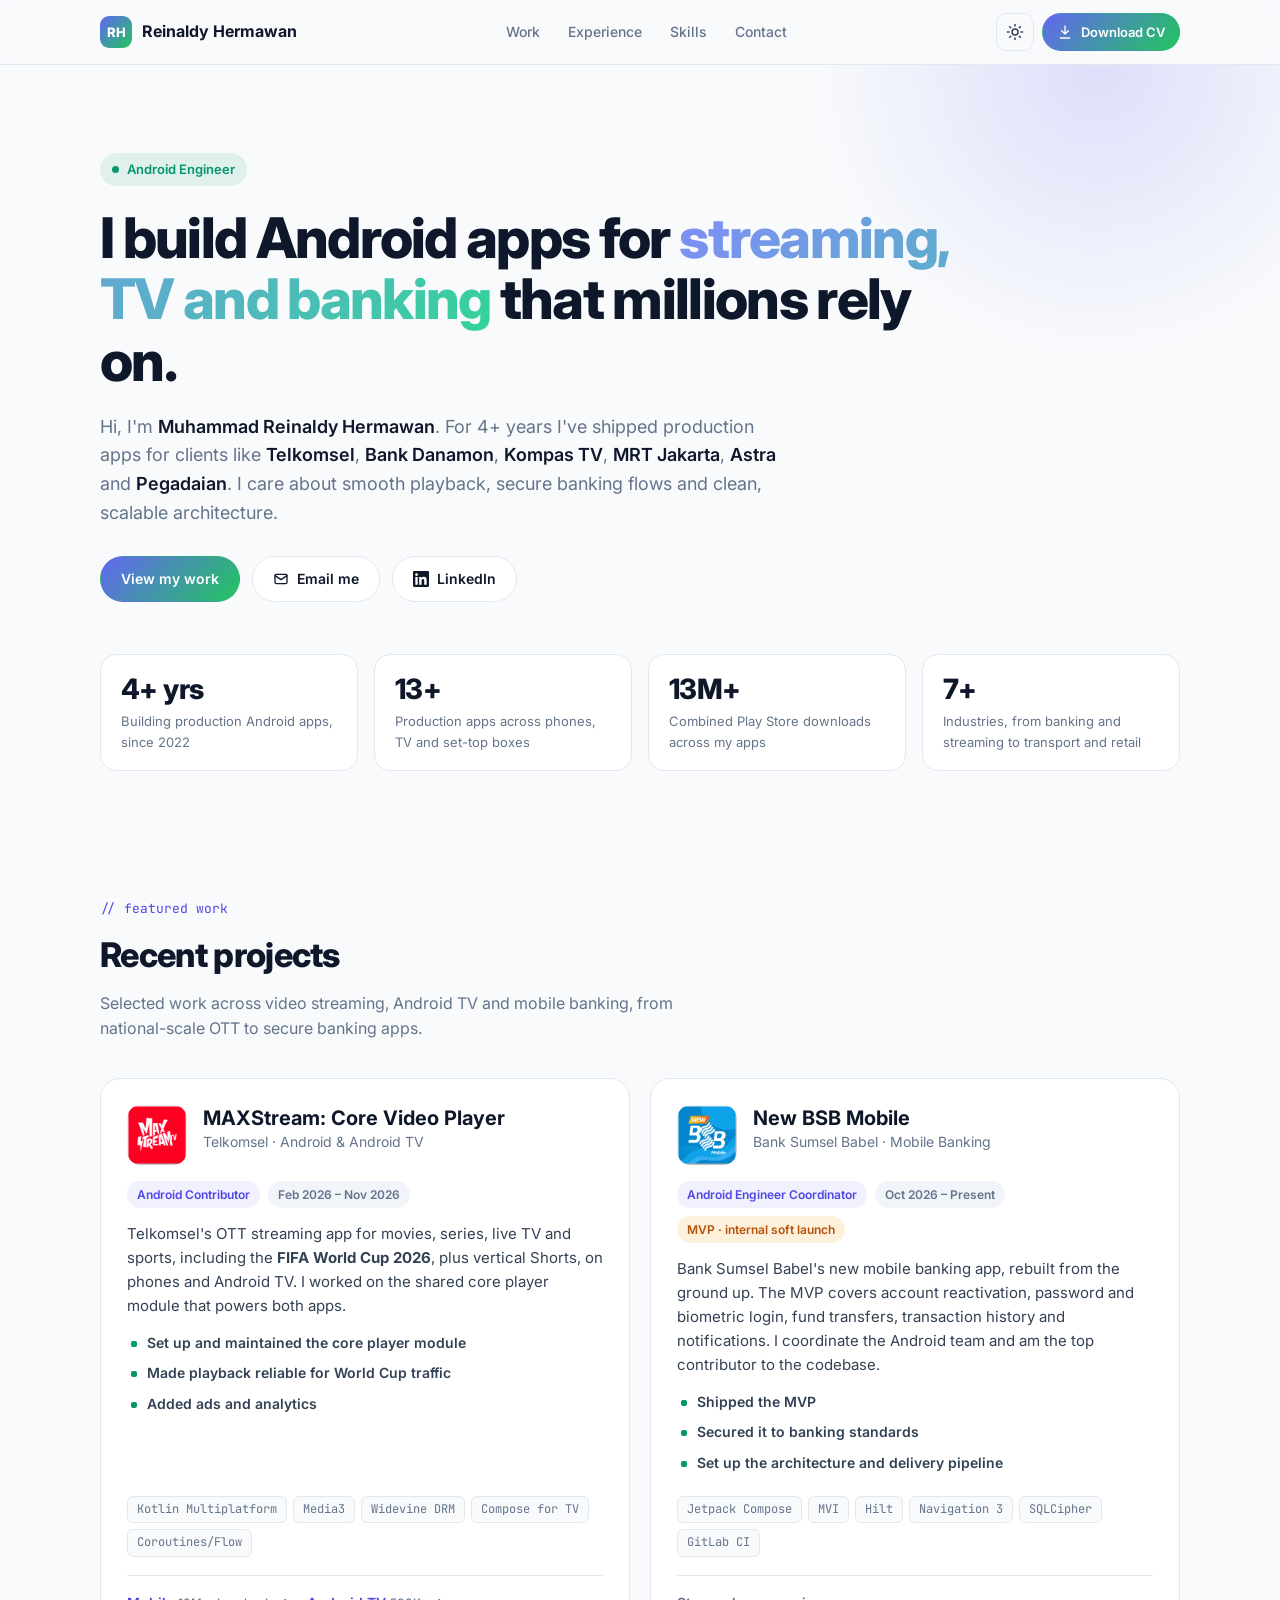
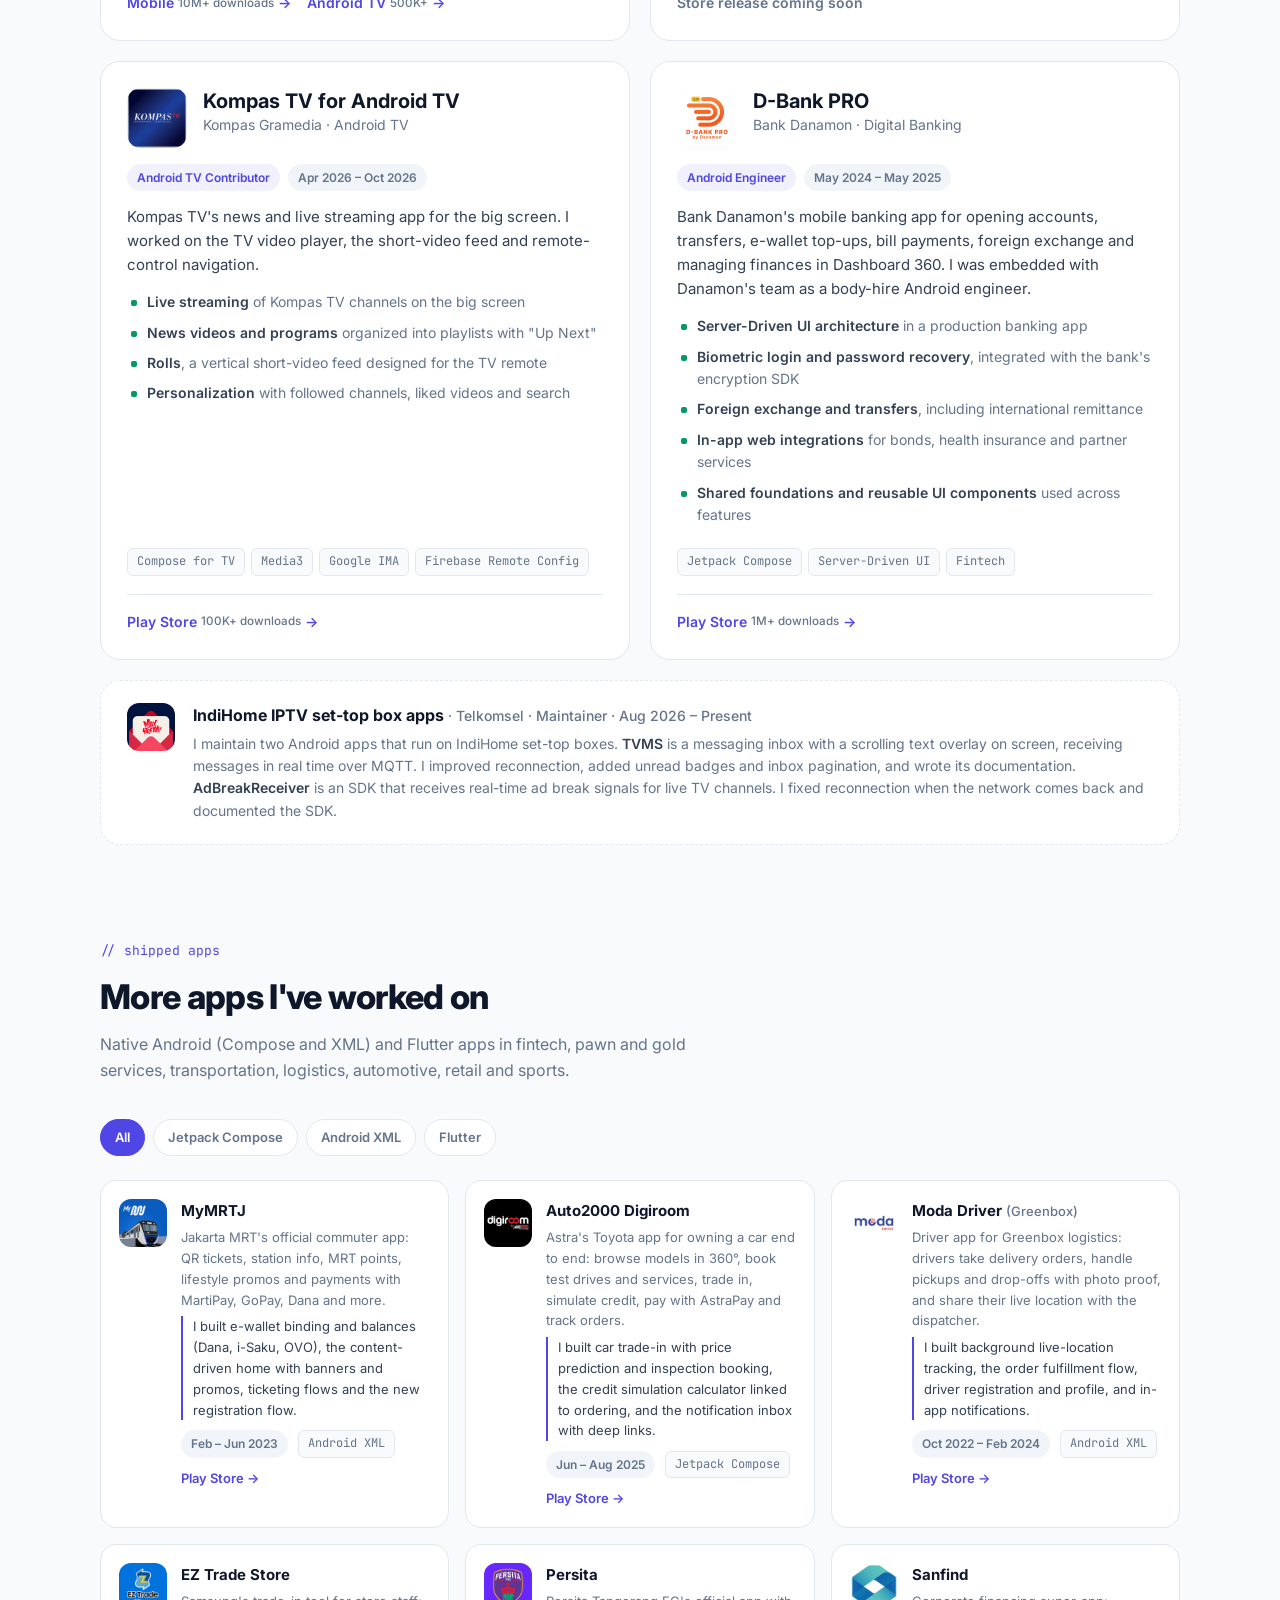
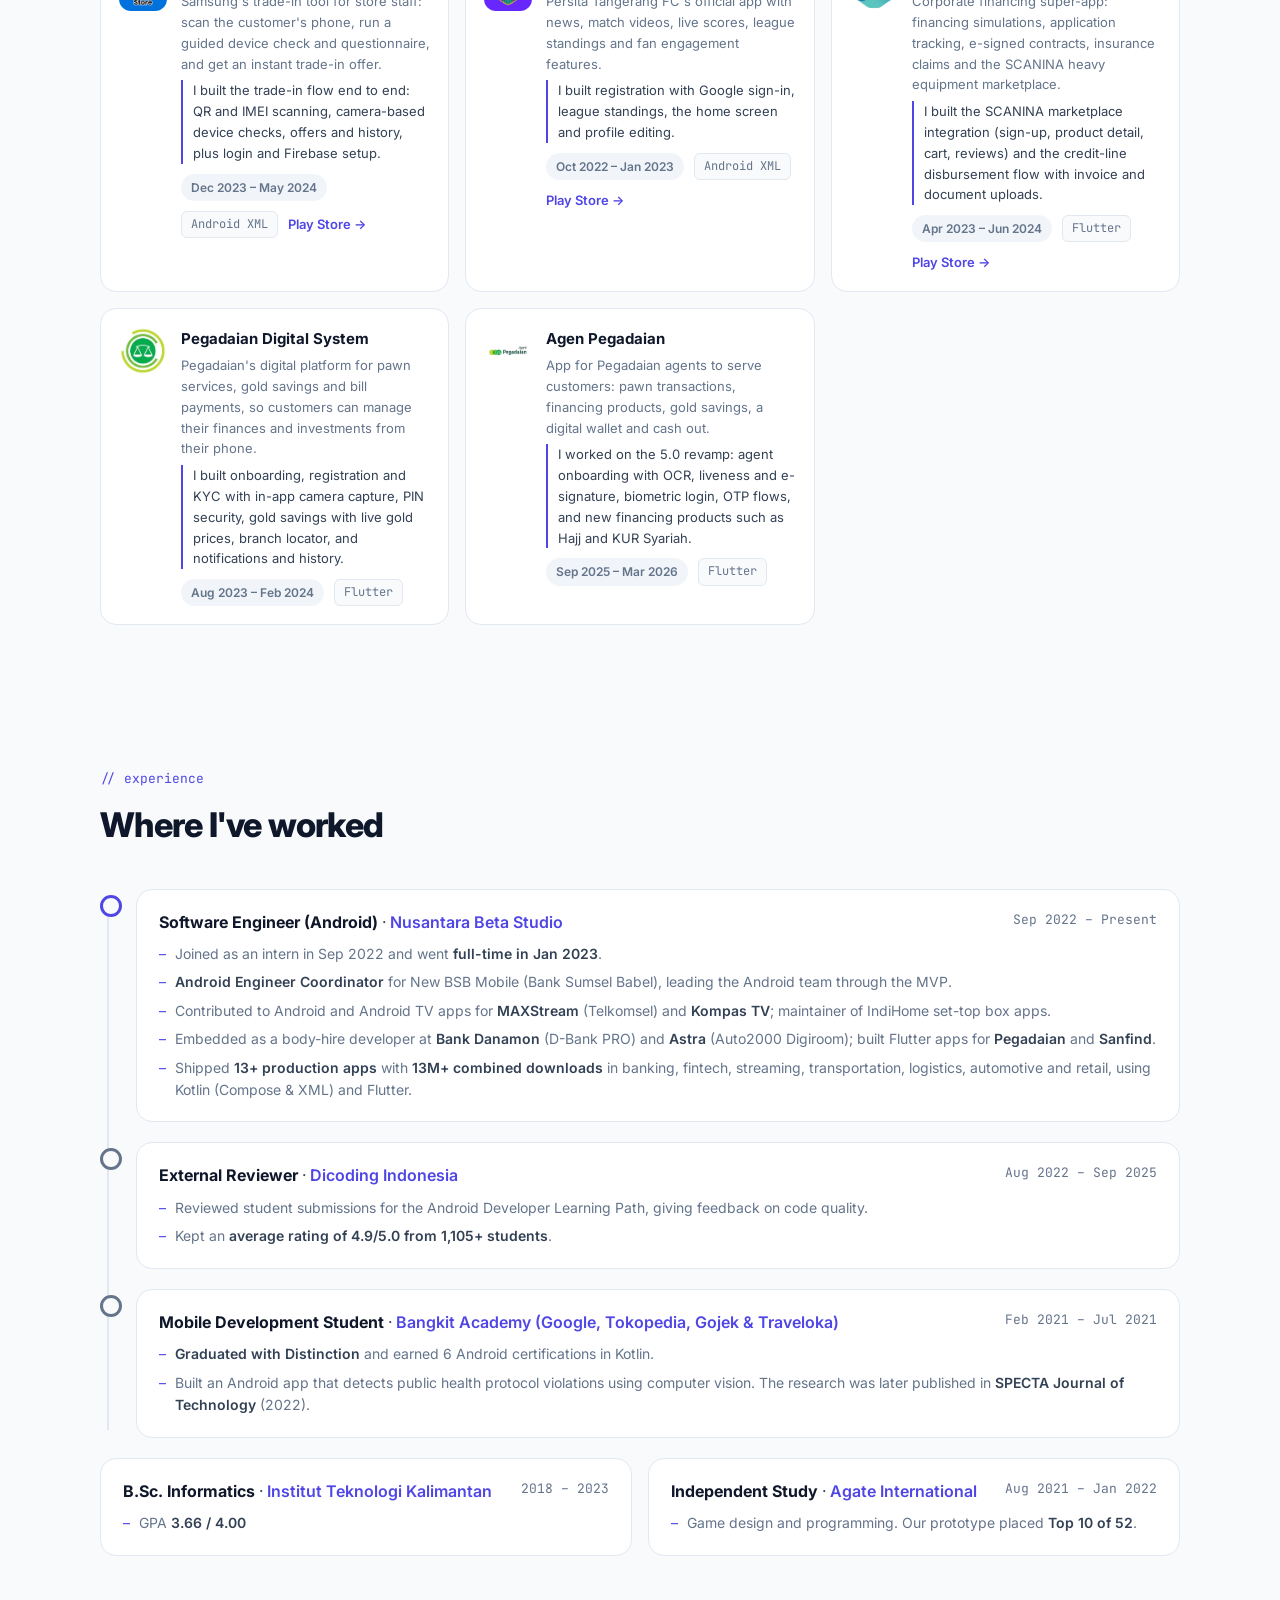
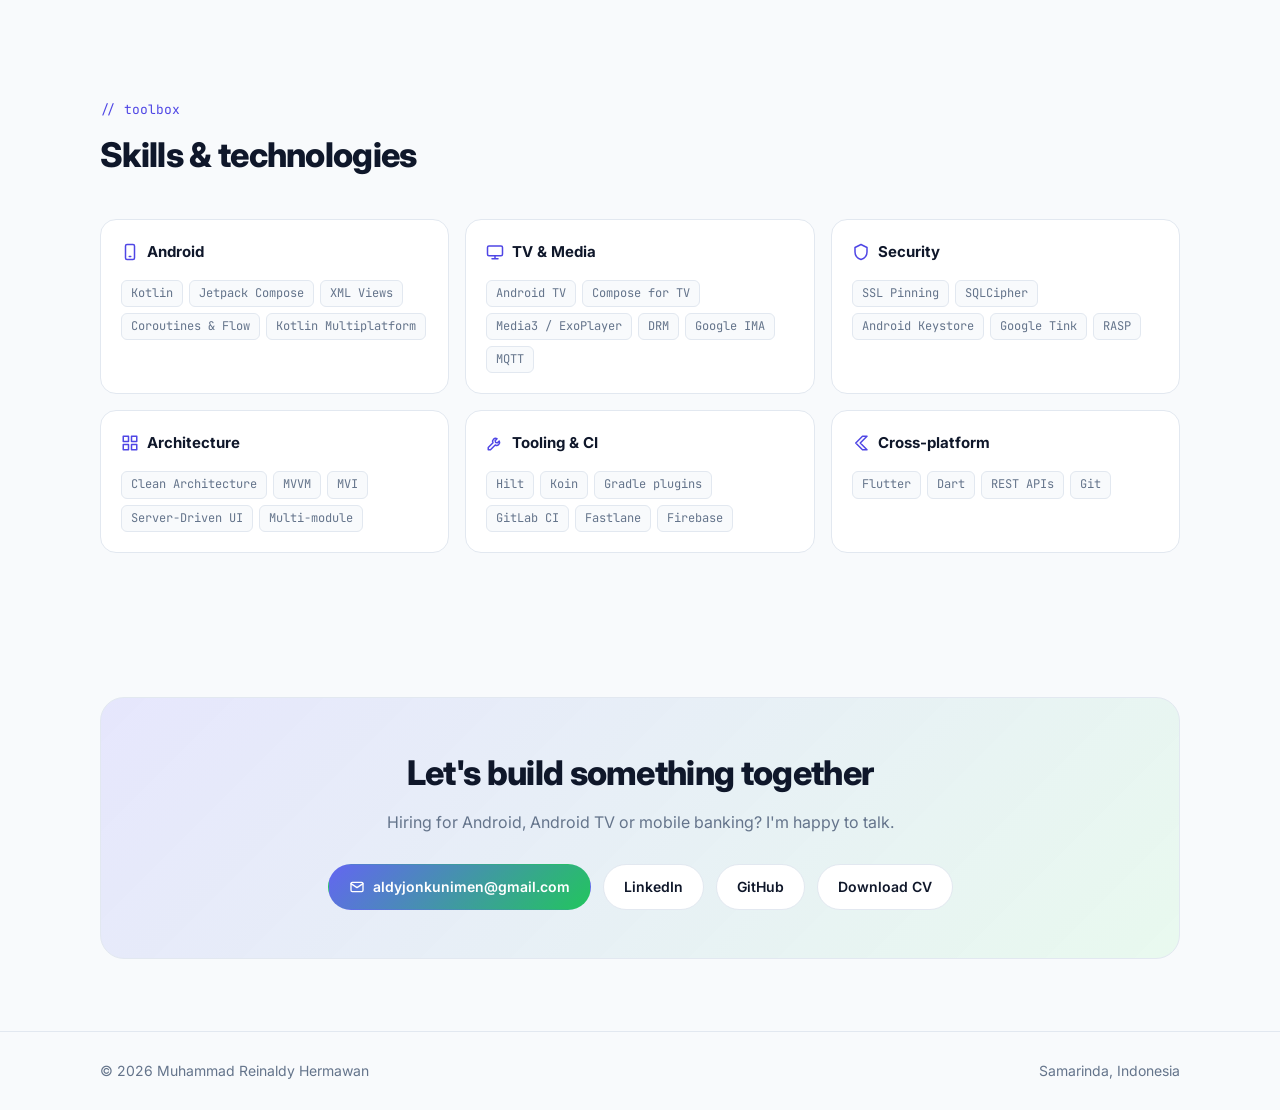
==== commit 7b8fefd7: "Refactor content and styling in index.html for clarity and accuracy" ====
--- a/index.html
+++ b/index.html
@@ -211,10 +211,6 @@
       background: var(--accent-2);
     }
     .feature-points strong { color: var(--text); font-weight: 600; }
-    .points-label {
-      font-family: 'JetBrains Mono', monospace; font-size: 12px; text-transform: uppercase; letter-spacing: 0.06em;
-      color: var(--accent); margin: -4px 0 8px;
-    }
     .chips { display: flex; flex-wrap: wrap; gap: 6px; margin-top: auto; padding-top: 4px; }
     .chip {
       font-family: 'JetBrains Mono', monospace; font-size: 12px; padding: 3px 9px; border-radius: 6px;
@@ -254,6 +250,8 @@
     .app-card .app-icon { width: 48px; height: 48px; border-radius: 12px; }
     .app-name { font-weight: 700; color: var(--text-strong); font-size: 15px; }
     .app-desc { font-size: 13px; color: var(--muted); margin: 4px 0 10px; }
+    .app-role { font-size: 13px; color: var(--text); margin: -4px 0 10px; padding-left: 10px; border-left: 2px solid var(--accent); }
+    .app-alias { font-weight: 500; color: var(--muted); font-size: 13px; }
     .app-foot { display: flex; flex-wrap: wrap; gap: 10px; align-items: center; }
     .app-foot .text-link { font-size: 13px; }
 
@@ -362,12 +360,12 @@
     <!-- ================= Hero ================= -->
     <header class="hero" id="top">
       <div class="container">
-        <div class="eyebrow"><span class="dot" aria-hidden="true"></span>Android Engineer · Nusantara Beta Studio</div>
+        <div class="eyebrow"><span class="dot" aria-hidden="true"></span>Android Engineer</div>
         <h1>I build Android apps for <span class="gradient-text">streaming, TV and banking</span> that millions rely on.</h1>
         <p class="hero-sub">
           Hi, I'm <strong>Muhammad Reinaldy Hermawan</strong>. For 4+ years I've shipped production apps for clients like
-          <strong>Telkomsel</strong>, <strong>Bank Danamon</strong>, <strong>Kompas TV</strong> and <strong>MRT Jakarta</strong>.
-          Right now I coordinate the Android team for <strong>Bank Sumsel Babel's</strong> new mobile banking app.
+          <strong>Telkomsel</strong>, <strong>Bank Danamon</strong>, <strong>Kompas TV</strong>, <strong>MRT Jakarta</strong>, <strong>Astra</strong> and <strong>Pegadaian</strong>.
+          I care about smooth playback, secure banking flows and clean, scalable architecture.
         </p>
         <div class="hero-ctas">
           <a class="btn btn-primary" href="#work">View my work</a>
@@ -383,9 +381,9 @@
 
         <div class="stats">
           <div class="stat"><div class="stat-value">4+ yrs</div><div class="stat-label">Building production Android apps, since 2022</div></div>
-          <div class="stat"><div class="stat-value">13</div><div class="stat-label">Production apps across phones, TV and set-top boxes</div></div>
-          <div class="stat"><div class="stat-value">10M+</div><div class="stat-label">Play Store downloads on MAXStream</div></div>
-          <div class="stat"><div class="stat-value">4.9/5</div><div class="stat-label">Reviewer rating from 1,105+ Dicoding students</div></div>
+          <div class="stat"><div class="stat-value">13+</div><div class="stat-label">Production apps across phones, TV and set-top boxes</div></div>
+          <div class="stat"><div class="stat-value">13M+</div><div class="stat-label">Combined Play Store downloads across my apps</div></div>
+          <div class="stat"><div class="stat-value">7+</div><div class="stat-label">Industries, from banking and streaming to transport and retail</div></div>
         </div>
       </div>
     </header>
@@ -396,7 +394,7 @@
         <div class="section-head reveal">
           <div class="section-kicker">// featured work</div>
           <h2 class="section-title">Recent projects</h2>
-          <p class="section-desc">What I've been building lately: a video player for national-scale streaming, Android TV apps, and a secure mobile banking app.</p>
+          <p class="section-desc">Selected work across video streaming, Android TV and mobile banking, from national-scale OTT to secure banking apps.</p>
         </div>
 
         <div class="featured-grid">
@@ -412,16 +410,9 @@
             </div>
             <div class="meta-row">
               <span class="badge">Android Contributor</span>
-              <span class="badge badge-muted">2026</span>
-            </div>
-            <p class="feature-summary">Telkomsel's OTT streaming platform for movies, series and live TV. I worked on the shared core player module that both the phone and Android TV apps use, and helped get it ready for the traffic peak of the <strong>FIFA World Cup 2026</strong>.</p>
-            <ul class="feature-points">
-              <li><strong>Movies and series</strong> on demand, including local originals</li>
-              <li><strong>Live TV and sports</strong>, including the FIFA World Cup 2026</li>
-              <li><strong>Shorts</strong>, vertical short-form series made for phones</li>
-              <li><strong>One account across devices</strong>, from phones to Android TV</li>
-            </ul>
-            <div class="points-label">My role</div>
+              <span class="badge badge-muted">Feb 2026 – Nov 2026</span>
+            </div>
+            <p class="feature-summary">Telkomsel's OTT streaming app for movies, series, live TV and sports, including the <strong>FIFA World Cup 2026</strong>, plus vertical Shorts, on phones and Android TV. I worked on the shared core player module that powers both apps.</p>
             <ul class="feature-points">
               <li><strong>Set up and maintained the core player module</strong></li>
               <li><strong>Made playback reliable for World Cup traffic</strong></li>
@@ -450,14 +441,7 @@
               <span class="badge badge-muted">Oct 2026 – Present</span>
               <span class="badge badge-amber">MVP · internal soft launch</span>
             </div>
-            <p class="feature-summary">Bank Sumsel Babel's new mobile banking app, rebuilt from the ground up. I coordinate the Android team and am the top contributor to the codebase.</p>
-            <ul class="feature-points">
-              <li><strong>Account reactivation</strong> for existing Bank Sumsel Babel customers</li>
-              <li><strong>Secure login</strong> with password or biometrics</li>
-              <li><strong>Fund transfers</strong> with saved recipients</li>
-              <li><strong>Transaction history and notifications</strong> to keep track of every movement</li>
-            </ul>
-            <div class="points-label">My role</div>
+            <p class="feature-summary">Bank Sumsel Babel's new mobile banking app, rebuilt from the ground up. The MVP covers account reactivation, password and biometric login, fund transfers, transaction history and notifications. I coordinate the Android team and am the top contributor to the codebase.</p>
             <ul class="feature-points">
               <li><strong>Shipped the MVP</strong></li>
               <li><strong>Secured it to banking standards</strong></li>
@@ -510,15 +494,9 @@
             </div>
             <div class="meta-row">
               <span class="badge">Android Engineer</span>
-            </div>
-            <p class="feature-summary">Bank Danamon's mobile banking app. I was embedded with Danamon's team as a body-hire Android engineer.</p>
-            <ul class="feature-points">
-              <li><strong>Account opening and transfers</strong> to any bank, anywhere</li>
-              <li><strong>E-wallet top-ups and bill payments</strong> in a few taps</li>
-              <li><strong>Foreign exchange</strong> transactions anytime</li>
-              <li><strong>Dashboard 360</strong> to see and manage all finances in one place</li>
-            </ul>
-            <div class="points-label">My role</div>
+              <span class="badge badge-muted">May 2024 – May 2025</span>
+            </div>
+            <p class="feature-summary">Bank Danamon's mobile banking app for opening accounts, transfers, e-wallet top-ups, bill payments, foreign exchange and managing finances in Dashboard 360. I was embedded with Danamon's team as a body-hire Android engineer.</p>
             <ul class="feature-points">
               <li><strong>Server-Driven UI architecture</strong> in a production banking app</li>
               <li><strong>Biometric login and password recovery</strong>, integrated with the bank's encryption SDK</li>
@@ -540,7 +518,7 @@
         <div class="minor reveal">
           <img class="app-icon" src="assets/indihome-tvms.png" alt="IndiHome TV messaging icon" width="48" height="48" loading="lazy">
           <div>
-            <div class="minor-title">IndiHome IPTV set-top box apps <span>· Telkomsel · Maintainer</span></div>
+            <div class="minor-title">IndiHome IPTV set-top box apps <span>· Telkomsel · Maintainer · Aug 2026 – Present</span></div>
             <p>
               I maintain two Android apps that run on IndiHome set-top boxes.
               <strong>TVMS</strong> is a messaging inbox with a scrolling text overlay on screen, receiving messages in real time over MQTT. I improved reconnection, added unread badges and inbox pagination, and wrote its documentation.
@@ -557,7 +535,7 @@
         <div class="section-head reveal">
           <div class="section-kicker">// shipped apps</div>
           <h2 class="section-title">More apps I've worked on</h2>
-          <p class="section-desc">Native Android (Compose and XML) and Flutter apps in fintech, transportation, logistics, automotive and sports.</p>
+          <p class="section-desc">Native Android (Compose and XML) and Flutter apps in fintech, pawn and gold services, transportation, logistics, automotive, retail and sports.</p>
         </div>
 
         <div class="filters" role="group" aria-label="Filter apps by tech">
@@ -572,8 +550,9 @@
             <img class="app-icon" src="assets/mrtj.webp" alt="MyMRTJ app icon" width="48" height="48" loading="lazy">
             <div>
               <h3 class="app-name">MyMRTJ</h3>
-              <p class="app-desc">Jakarta MRT's official commuter app: QR ticketing, subscriptions, schedules, rewards and payments with MartiPay, GoPay and Dana.</p>
-              <div class="app-foot"><span class="chip">Android XML</span><a class="text-link" href="https://play.google.com/store/apps/details?id=com.mrt.jakarta" target="_blank" rel="noopener">Play Store →</a></div>
+              <p class="app-desc">Jakarta MRT's official commuter app: QR tickets, station info, MRT points, lifestyle promos and payments with MartiPay, GoPay, Dana and more.</p>
+              <p class="app-role">I built e-wallet binding and balances (Dana, i-Saku, OVO), the content-driven home with banners and promos, ticketing flows and the new registration flow.</p>
+              <div class="app-foot"><span class="badge badge-muted">Feb – Jun 2023</span><span class="chip">Android XML</span><a class="text-link" href="https://play.google.com/store/apps/details?id=com.mrt.jakarta" target="_blank" rel="noopener">Play Store →</a></div>
             </div>
           </article>
 
@@ -581,17 +560,19 @@
             <img class="app-icon" src="assets/digiroom.webp" alt="Auto2000 Digiroom app icon" width="48" height="48" loading="lazy">
             <div>
               <h3 class="app-name">Auto2000 Digiroom</h3>
-              <p class="app-desc">Astra's Toyota lifestyle app: car purchases, service booking, at-home service (THS), 360° car views, credit simulations and rewards.</p>
-              <div class="app-foot"><span class="chip">Jetpack Compose</span><a class="text-link" href="https://play.google.com/store/apps/details?id=id.co.astra.ai.dev1" target="_blank" rel="noopener">Play Store →</a></div>
+              <p class="app-desc">Astra's Toyota app for owning a car end to end: browse models in 360°, book test drives and services, trade in, simulate credit, pay with AstraPay and track orders.</p>
+              <p class="app-role">I built car trade-in with price prediction and inspection booking, the credit simulation calculator linked to ordering, and the notification inbox with deep links.</p>
+              <div class="app-foot"><span class="badge badge-muted">Jun – Aug 2025</span><span class="chip">Jetpack Compose</span><a class="text-link" href="https://play.google.com/store/apps/details?id=id.co.astra.ai.dev1" target="_blank" rel="noopener">Play Store →</a></div>
             </div>
           </article>
 
           <article class="app-card" data-tech="xml">
-            <img class="app-icon" src="assets/moda.webp" alt="Moda Driver app icon" width="48" height="48" loading="lazy">
+            <img class="app-icon" src="assets/moda.webp" alt="Moda Driver (Greenbox) app icon" width="48" height="48" loading="lazy">
             <div>
-              <h3 class="app-name">Moda Driver</h3>
-              <p class="app-desc">Real-time delivery tracking with live location, status updates and AI-based scoring of driver behavior.</p>
-              <div class="app-foot"><span class="chip">Android XML</span><a class="text-link" href="https://play.google.com/store/apps/details?id=id.movic.greenbox" target="_blank" rel="noopener">Play Store →</a></div>
+              <h3 class="app-name">Moda Driver <span class="app-alias">(Greenbox)</span></h3>
+              <p class="app-desc">Driver app for Greenbox logistics: drivers take delivery orders, handle pickups and drop-offs with photo proof, and share their live location with the dispatcher.</p>
+              <p class="app-role">I built background live-location tracking, the order fulfillment flow, driver registration and profile, and in-app notifications.</p>
+              <div class="app-foot"><span class="badge badge-muted">Oct 2022 – Feb 2024</span><span class="chip">Android XML</span><a class="text-link" href="https://play.google.com/store/apps/details?id=id.movic.greenbox" target="_blank" rel="noopener">Play Store →</a></div>
             </div>
           </article>
 
@@ -599,8 +580,9 @@
             <img class="app-icon" src="assets/eztrade.webp" alt="EZ Trade Store app icon" width="48" height="48" loading="lazy">
             <div>
               <h3 class="app-name">EZ Trade Store</h3>
-              <p class="app-desc">Samsung's trade-in tool for store staff and agents to check a phone's condition and calculate its exchange value.</p>
-              <div class="app-foot"><span class="chip">Android XML</span><a class="text-link" href="https://play.google.com/store/apps/details?id=com.sein.eztrade.promotor" target="_blank" rel="noopener">Play Store →</a></div>
+              <p class="app-desc">Samsung's trade-in tool for store staff: scan the customer's phone, run a guided device check and questionnaire, and get an instant trade-in offer.</p>
+              <p class="app-role">I built the trade-in flow end to end: QR and IMEI scanning, camera-based device checks, offers and history, plus login and Firebase setup.</p>
+              <div class="app-foot"><span class="badge badge-muted">Dec 2023 – May 2024</span><span class="chip">Android XML</span><a class="text-link" href="https://play.google.com/store/apps/details?id=com.sein.eztrade.promotor" target="_blank" rel="noopener">Play Store →</a></div>
             </div>
           </article>
 
@@ -608,8 +590,9 @@
             <img class="app-icon" src="assets/persita.webp" alt="Persita app icon" width="48" height="48" loading="lazy">
             <div>
               <h3 class="app-name">Persita</h3>
-              <p class="app-desc">Persita Tangerang FC's official app with news, match videos, live scores and fan engagement features.</p>
-              <div class="app-foot"><span class="chip">Android XML</span><a class="text-link" href="https://play.google.com/store/apps/details?id=com.persita.android" target="_blank" rel="noopener">Play Store →</a></div>
+              <p class="app-desc">Persita Tangerang FC's official app with news, match videos, live scores, league standings and fan engagement features.</p>
+              <p class="app-role">I built registration with Google sign-in, league standings, the home screen and profile editing.</p>
+              <div class="app-foot"><span class="badge badge-muted">Oct 2022 – Jan 2023</span><span class="chip">Android XML</span><a class="text-link" href="https://play.google.com/store/apps/details?id=com.persita.android" target="_blank" rel="noopener">Play Store →</a></div>
             </div>
           </article>
 
@@ -618,7 +601,8 @@
             <div>
               <h3 class="app-name">Sanfind</h3>
               <p class="app-desc">Corporate financing super-app: financing simulations, application tracking, e-signed contracts, insurance claims and the SCANINA heavy equipment marketplace.</p>
-              <div class="app-foot"><span class="chip">Flutter</span><a class="text-link" href="https://play.google.com/store/apps/details?id=com.sanf.mobile" target="_blank" rel="noopener">Play Store →</a></div>
+              <p class="app-role">I built the SCANINA marketplace integration (sign-up, product detail, cart, reviews) and the credit-line disbursement flow with invoice and document uploads.</p>
+              <div class="app-foot"><span class="badge badge-muted">Apr 2023 – Jun 2024</span><span class="chip">Flutter</span><a class="text-link" href="https://play.google.com/store/apps/details?id=com.sanf.mobile" target="_blank" rel="noopener">Play Store →</a></div>
             </div>
           </article>
 
@@ -626,8 +610,9 @@
             <img class="app-icon" src="assets/pds.webp" alt="Pegadaian Digital System app icon" width="48" height="48" loading="lazy">
             <div>
               <h3 class="app-name">Pegadaian Digital System</h3>
-              <p class="app-desc">Financial services platform for pawn services, gold investment and bill payments.</p>
-              <div class="app-foot"><span class="chip">Flutter</span></div>
+              <p class="app-desc">Pegadaian's digital platform for pawn services, gold savings and bill payments, so customers can manage their finances and investments from their phone.</p>
+              <p class="app-role">I built onboarding, registration and KYC with in-app camera capture, PIN security, gold savings with live gold prices, branch locator, and notifications and history.</p>
+              <div class="app-foot"><span class="badge badge-muted">Aug 2023 – Feb 2024</span><span class="chip">Flutter</span></div>
             </div>
           </article>
 
@@ -635,8 +620,9 @@
             <img class="app-icon" src="assets/agen.webp" alt="Agen Pegadaian app icon" width="48" height="48" loading="lazy">
             <div>
               <h3 class="app-name">Agen Pegadaian</h3>
-              <p class="app-desc">App for Pegadaian agents to handle pawn transactions, gold savings and digital payments.</p>
-              <div class="app-foot"><span class="chip">Flutter</span></div>
+              <p class="app-desc">App for Pegadaian agents to serve customers: pawn transactions, financing products, gold savings, a digital wallet and cash out.</p>
+              <p class="app-role">I worked on the 5.0 revamp: agent onboarding with OCR, liveness and e-signature, biometric login, OTP flows, and new financing products such as Hajj and KUR Syariah.</p>
+              <div class="app-foot"><span class="badge badge-muted">Sep 2025 – Mar 2026</span><span class="chip">Flutter</span></div>
             </div>
           </article>
         </div>
@@ -662,8 +648,8 @@
                 <li>Joined as an intern in Sep 2022 and went <strong>full-time in Jan 2023</strong>.</li>
                 <li><strong>Android Engineer Coordinator</strong> for New BSB Mobile (Bank Sumsel Babel), leading the Android team through the MVP.</li>
                 <li>Contributed to Android and Android TV apps for <strong>MAXStream</strong> (Telkomsel) and <strong>Kompas TV</strong>; maintainer of IndiHome set-top box apps.</li>
-                <li>Embedded as a body-hire developer at <strong>Bank Danamon</strong> (D-Bank PRO) and <strong>Astra</strong> (Auto2000 Digiroom).</li>
-                <li>Shipped apps in fintech, banking, transportation, logistics, automotive and retail using Kotlin (Compose &amp; XML) and Flutter.</li>
+                <li>Embedded as a body-hire developer at <strong>Bank Danamon</strong> (D-Bank PRO) and <strong>Astra</strong> (Auto2000 Digiroom); built Flutter apps for <strong>Pegadaian</strong> and <strong>Sanfind</strong>.</li>
+                <li>Shipped <strong>13+ production apps</strong> with <strong>13M+ combined downloads</strong> in banking, fintech, streaming, transportation, logistics, automotive and retail, using Kotlin (Compose &amp; XML) and Flutter.</li>
               </ul>
             </div>
           </div>
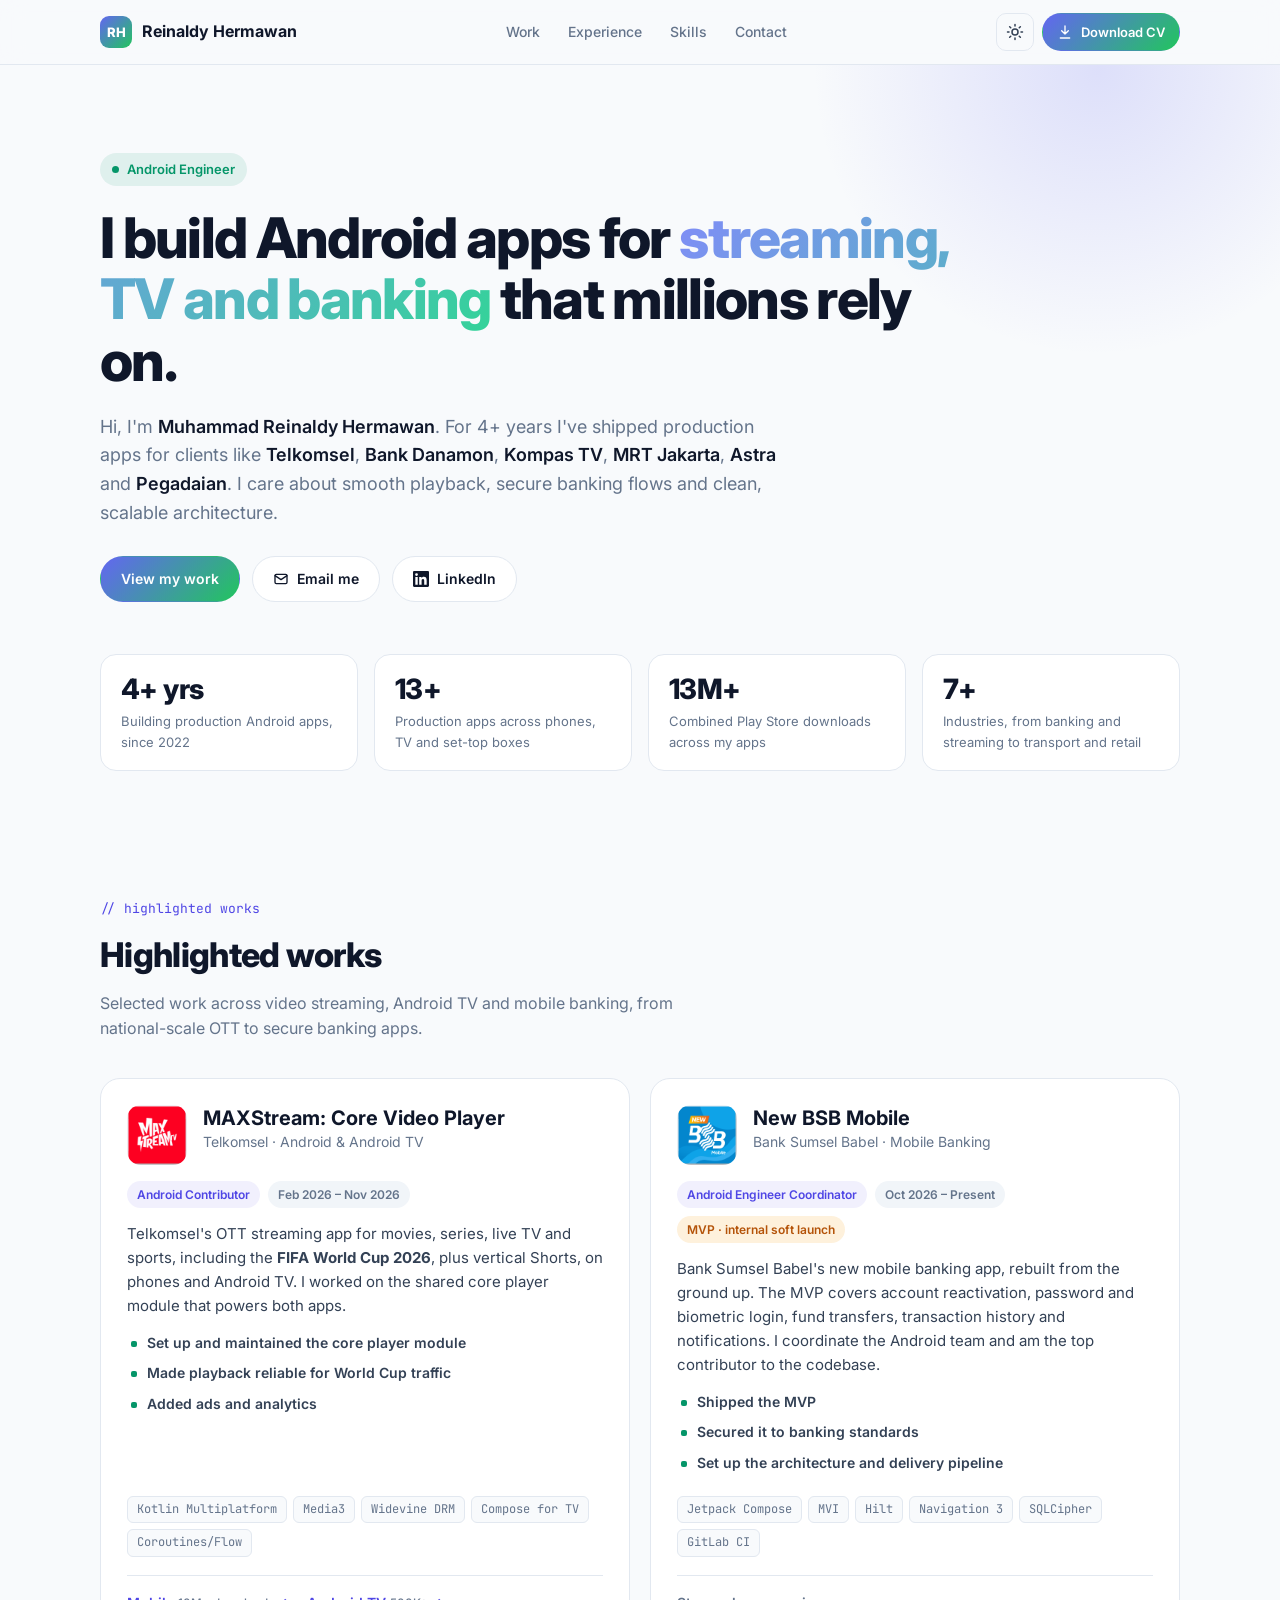
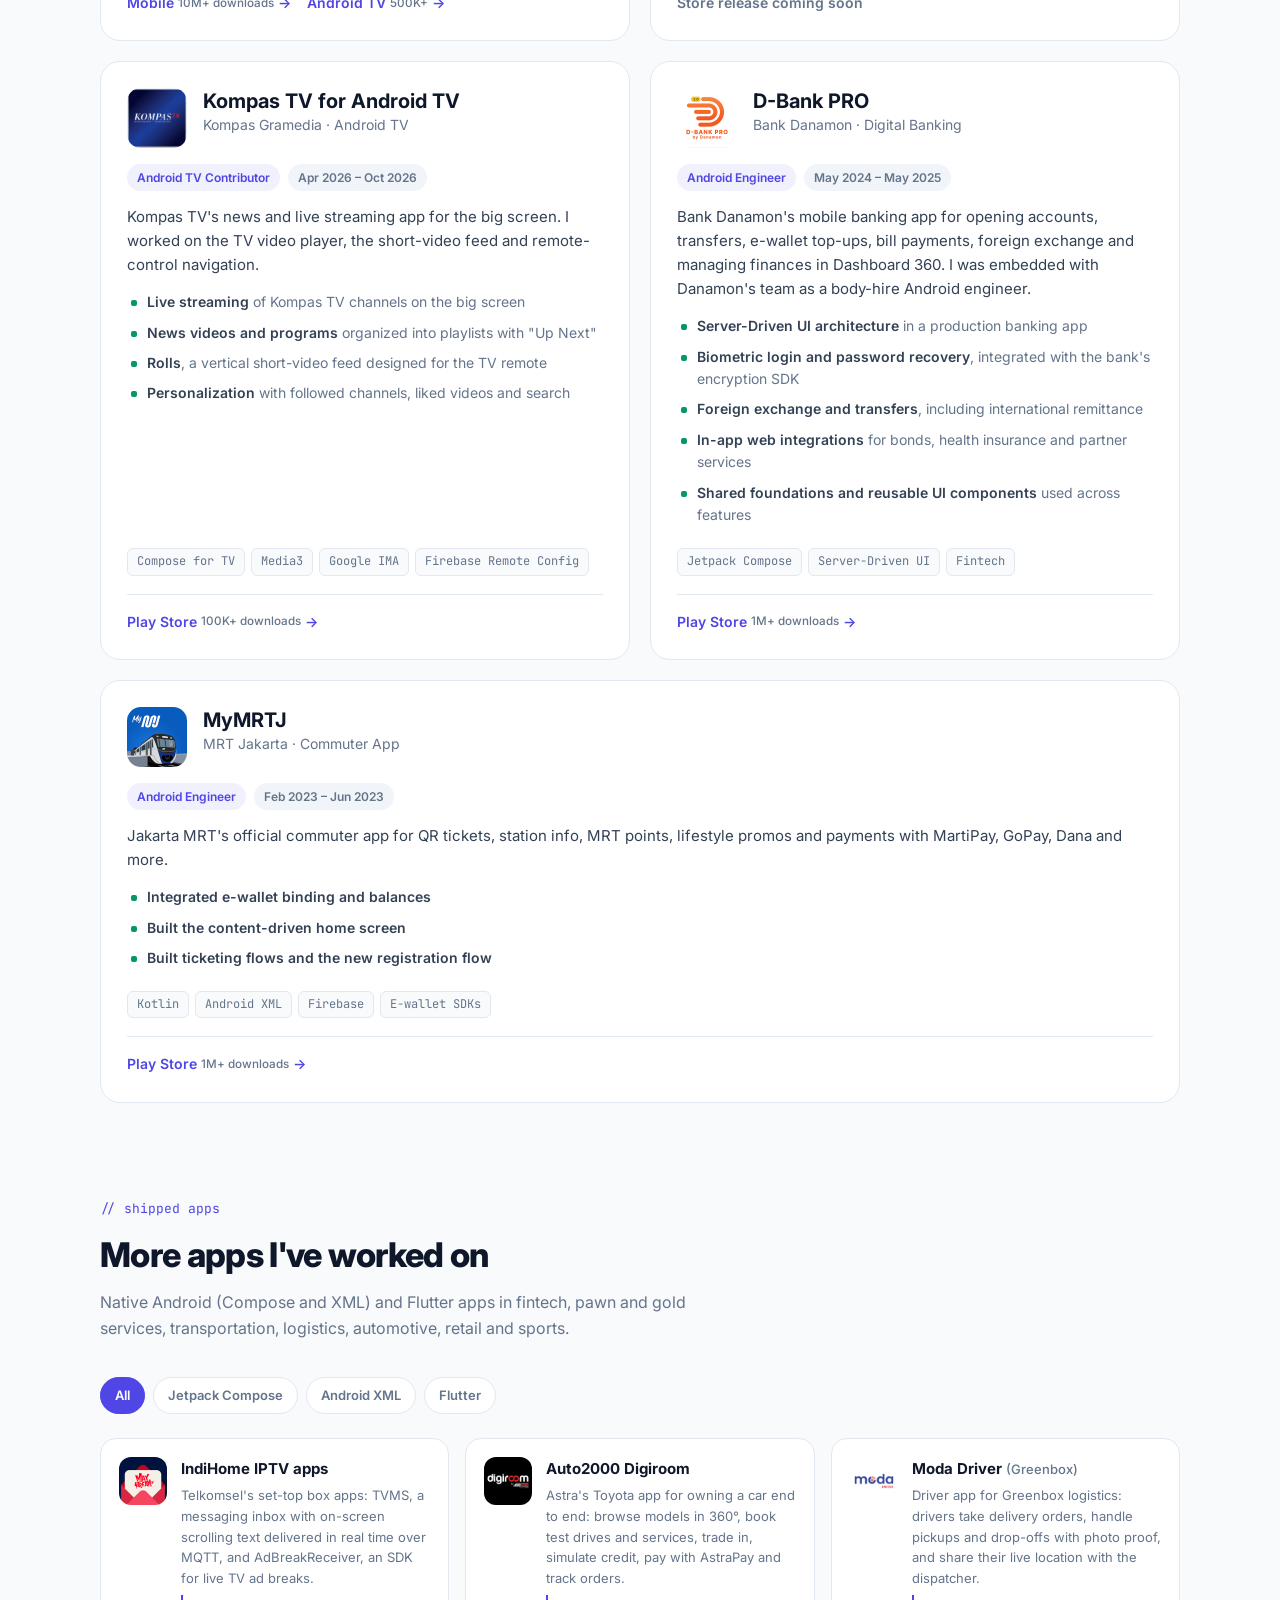
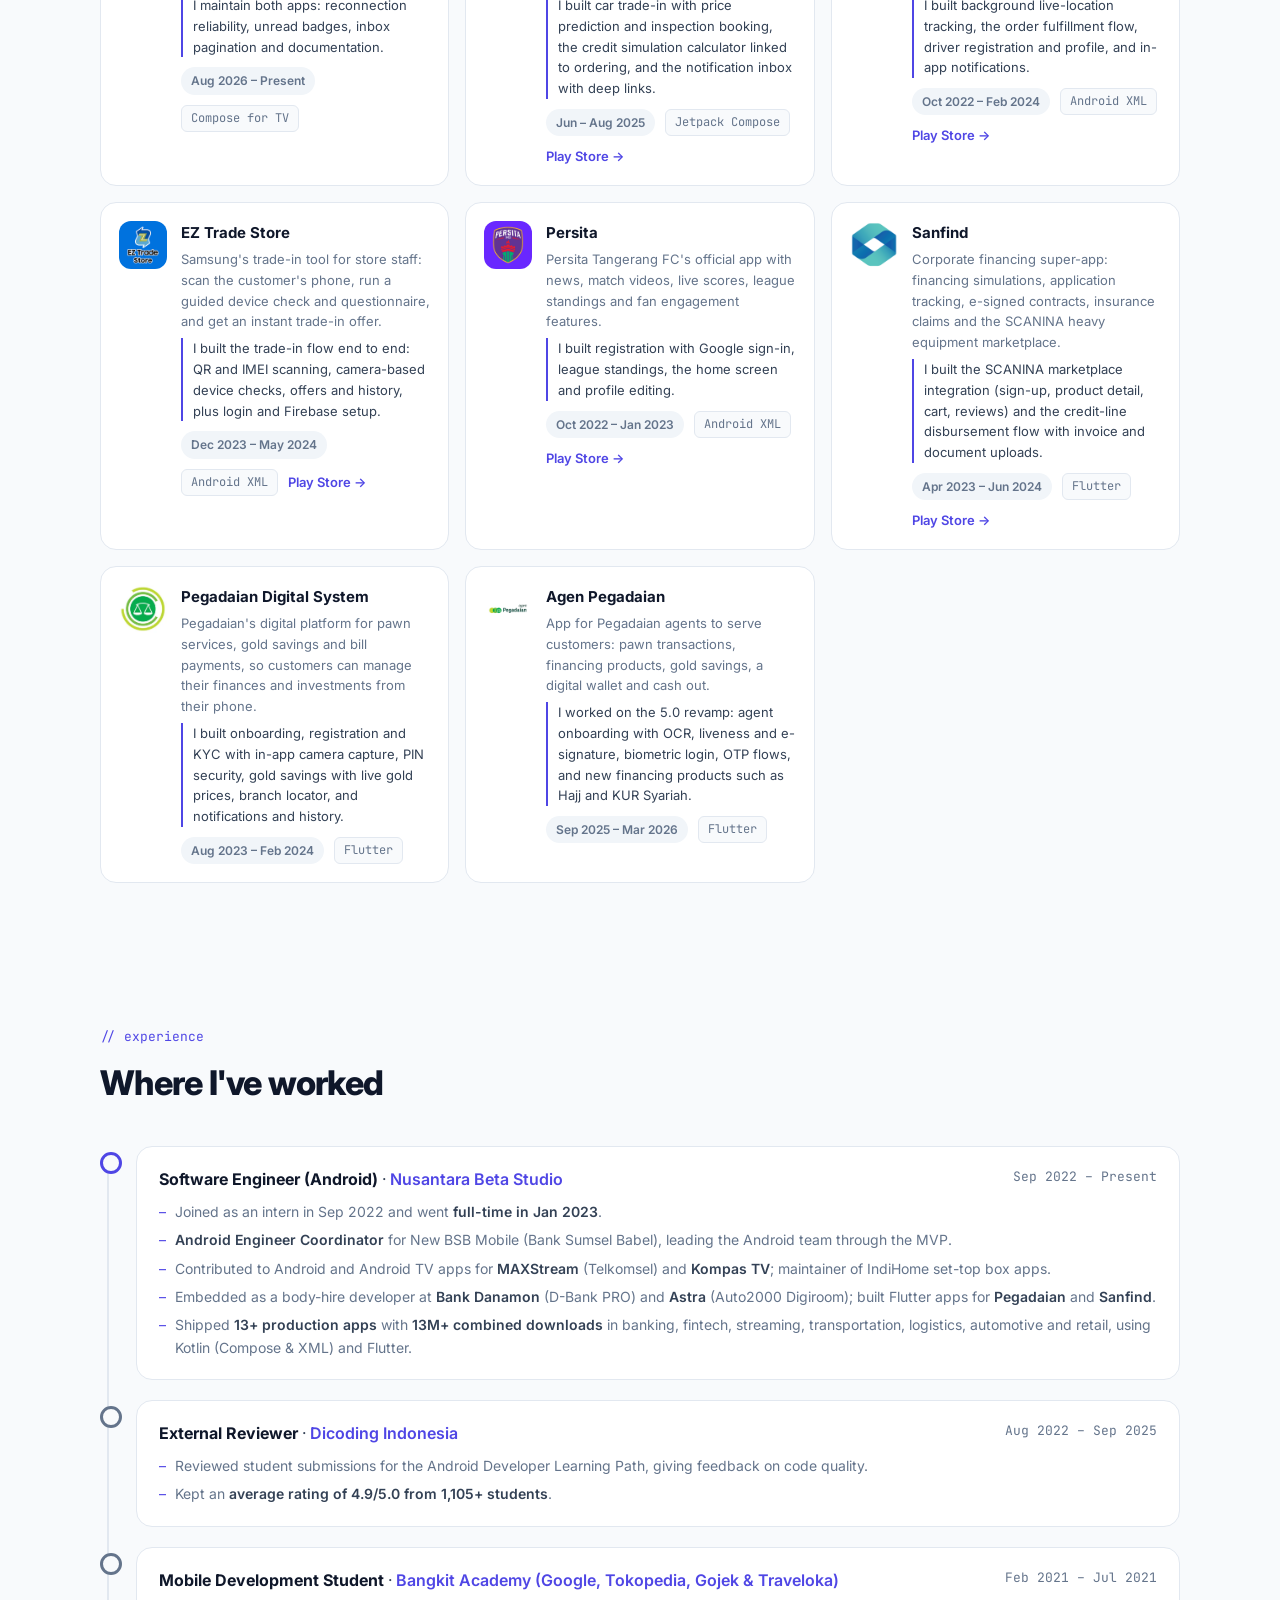
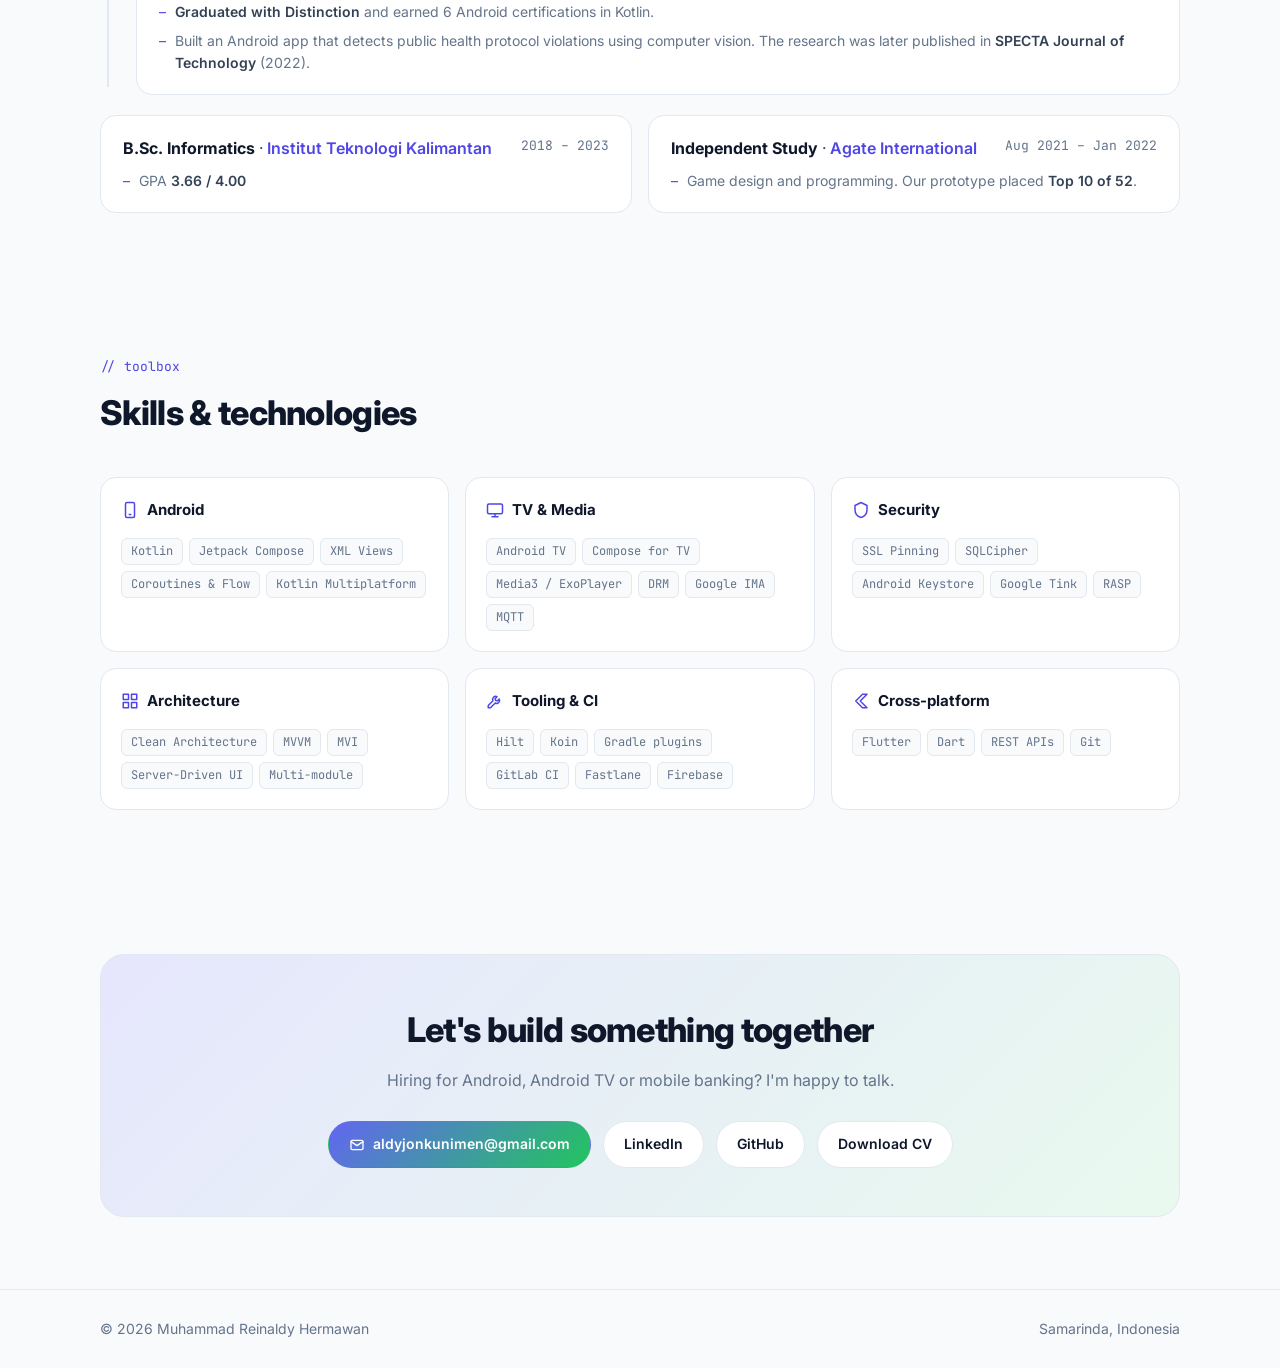
==== commit e89fede1: "Update project highlights and refine styling in index.html for better presentation" ====
--- a/index.html
+++ b/index.html
@@ -186,6 +186,7 @@
     .section-desc { color: var(--muted); margin-top: 8px; max-width: 640px; }
 
     /* ---------- Featured ---------- */
+    .feature-wide { grid-column: 1 / -1; }
     .featured-grid { display: grid; grid-template-columns: repeat(2, 1fr); gap: 20px; }
     .feature-card {
       background: var(--surface); border: 1px solid var(--border); border-radius: 20px; padding: 26px;
@@ -222,15 +223,6 @@
     .text-link small { font-weight: 500; color: var(--muted); }
 
     /* ---------- Minor project row ---------- */
-    .minor {
-      margin-top: 20px; display: flex; gap: 18px; align-items: flex-start;
-      background: var(--surface); border: 1px dashed var(--border); border-radius: 20px; padding: 22px 26px;
-    }
-    .minor .app-icon { width: 48px; height: 48px; border-radius: 12px; }
-    .minor-title { font-weight: 700; color: var(--text-strong); }
-    .minor-title span { font-weight: 500; color: var(--muted); font-size: 14px; }
-    .minor p { font-size: 14px; color: var(--muted); margin-top: 4px; }
-    .minor p strong { color: var(--text); font-weight: 600; }
 
     /* ---------- More apps ---------- */
     .filters { display: flex; flex-wrap: wrap; gap: 8px; margin-bottom: 24px; }
@@ -318,7 +310,6 @@
       .feature-card { padding: 20px; }
       .skills-grid, .edu-grid { grid-template-columns: 1fr; }
       .apps-grid { grid-template-columns: 1fr; }
-      .minor { flex-direction: column; padding: 20px; }
       .contact-card { padding: 36px 20px; }
       .stat-value { font-size: 24px; }
       .logo-name { display: none; }
@@ -392,8 +383,8 @@
     <section id="work">
       <div class="container">
         <div class="section-head reveal">
-          <div class="section-kicker">// featured work</div>
-          <h2 class="section-title">Recent projects</h2>
+          <div class="section-kicker">// highlighted works</div>
+          <h2 class="section-title">Highlighted works</h2>
           <p class="section-desc">Selected work across video streaming, Android TV and mobile banking, from national-scale OTT to secure banking apps.</p>
         </div>
 
@@ -512,20 +503,35 @@
             </div>
           </article>
 
-        </div>
-
-        <!-- IndiHome IPTV (minor) -->
-        <div class="minor reveal">
-          <img class="app-icon" src="assets/indihome-tvms.png" alt="IndiHome TV messaging icon" width="48" height="48" loading="lazy">
-          <div>
-            <div class="minor-title">IndiHome IPTV set-top box apps <span>· Telkomsel · Maintainer · Aug 2026 – Present</span></div>
-            <p>
-              I maintain two Android apps that run on IndiHome set-top boxes.
-              <strong>TVMS</strong> is a messaging inbox with a scrolling text overlay on screen, receiving messages in real time over MQTT. I improved reconnection, added unread badges and inbox pagination, and wrote its documentation.
-              <strong>AdBreakReceiver</strong> is an SDK that receives real-time ad break signals for live TV channels. I fixed reconnection when the network comes back and documented the SDK.
-            </p>
-          </div>
-        </div>
+          <!-- MyMRTJ -->
+          <article class="feature-card feature-wide reveal">
+            <div class="feature-top">
+              <img class="app-icon" src="assets/mrtj.webp" alt="MyMRTJ app icon" width="60" height="60" loading="lazy">
+              <div>
+                <h3 class="feature-title">MyMRTJ</h3>
+                <div class="feature-client">MRT Jakarta · Commuter App</div>
+              </div>
+            </div>
+            <div class="meta-row">
+              <span class="badge">Android Engineer</span>
+              <span class="badge badge-muted">Feb 2023 – Jun 2023</span>
+            </div>
+            <p class="feature-summary">Jakarta MRT's official commuter app for QR tickets, station info, MRT points, lifestyle promos and payments with MartiPay, GoPay, Dana and more.</p>
+            <ul class="feature-points">
+              <li><strong>Integrated e-wallet binding and balances</strong></li>
+              <li><strong>Built the content-driven home screen</strong></li>
+              <li><strong>Built ticketing flows and the new registration flow</strong></li>
+            </ul>
+            <div class="chips">
+              <span class="chip">Kotlin</span><span class="chip">Android XML</span><span class="chip">Firebase</span><span class="chip">E-wallet SDKs</span>
+            </div>
+            <div class="links">
+              <a class="text-link" href="https://play.google.com/store/apps/details?id=com.mrt.jakarta" target="_blank" rel="noopener">Play Store <small>1M+ downloads</small> →</a>
+            </div>
+          </article>
+
+        </div>
+
       </div>
     </section>
 
@@ -546,13 +552,13 @@
         </div>
 
         <div class="apps-grid">
-          <article class="app-card" data-tech="xml">
-            <img class="app-icon" src="assets/mrtj.webp" alt="MyMRTJ app icon" width="48" height="48" loading="lazy">
+          <article class="app-card" data-tech="compose">
+            <img class="app-icon" src="assets/indihome-tvms.png" alt="IndiHome TV messaging icon" width="48" height="48" loading="lazy">
             <div>
-              <h3 class="app-name">MyMRTJ</h3>
-              <p class="app-desc">Jakarta MRT's official commuter app: QR tickets, station info, MRT points, lifestyle promos and payments with MartiPay, GoPay, Dana and more.</p>
-              <p class="app-role">I built e-wallet binding and balances (Dana, i-Saku, OVO), the content-driven home with banners and promos, ticketing flows and the new registration flow.</p>
-              <div class="app-foot"><span class="badge badge-muted">Feb – Jun 2023</span><span class="chip">Android XML</span><a class="text-link" href="https://play.google.com/store/apps/details?id=com.mrt.jakarta" target="_blank" rel="noopener">Play Store →</a></div>
+              <h3 class="app-name">IndiHome IPTV apps</h3>
+              <p class="app-desc">Telkomsel's set-top box apps: TVMS, a messaging inbox with on-screen scrolling text delivered in real time over MQTT, and AdBreakReceiver, an SDK for live TV ad breaks.</p>
+              <p class="app-role">I maintain both apps: reconnection reliability, unread badges, inbox pagination and documentation.</p>
+              <div class="app-foot"><span class="badge badge-muted">Aug 2026 – Present</span><span class="chip">Compose for TV</span></div>
             </div>
           </article>
 
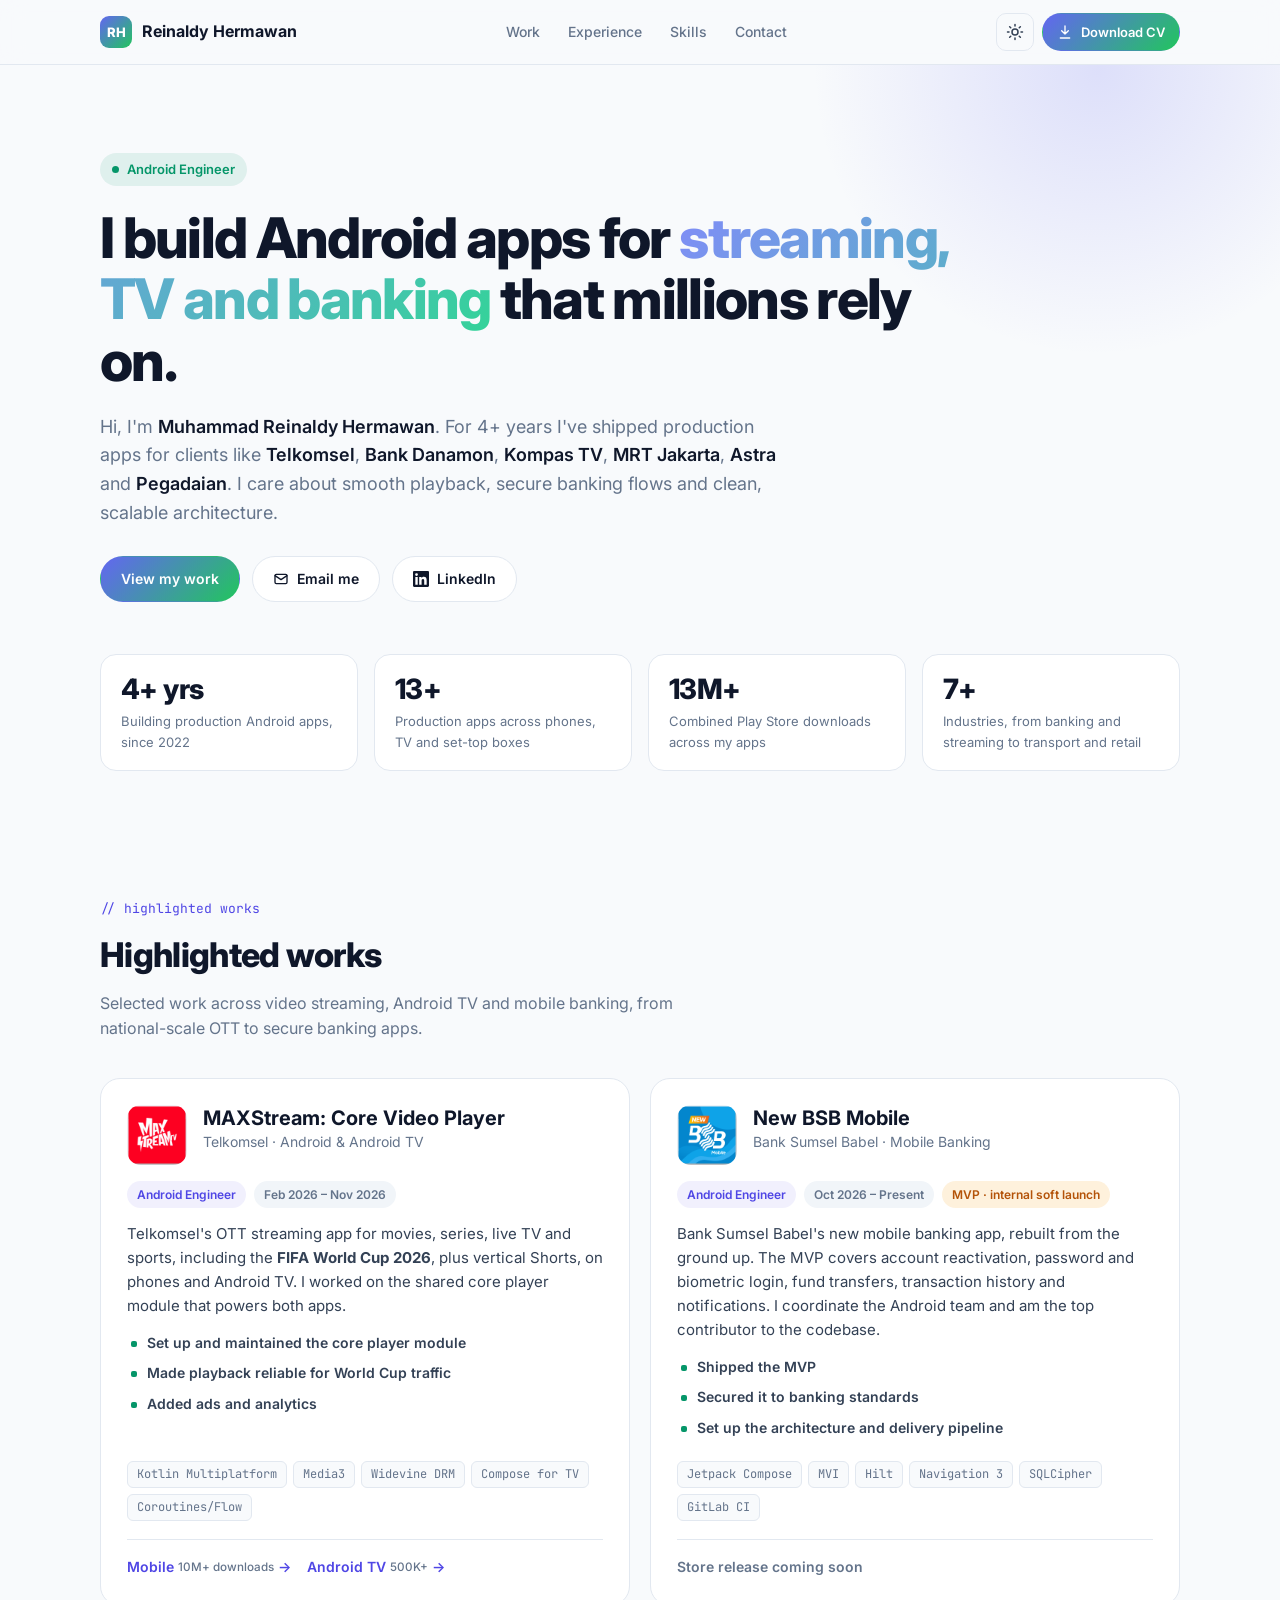
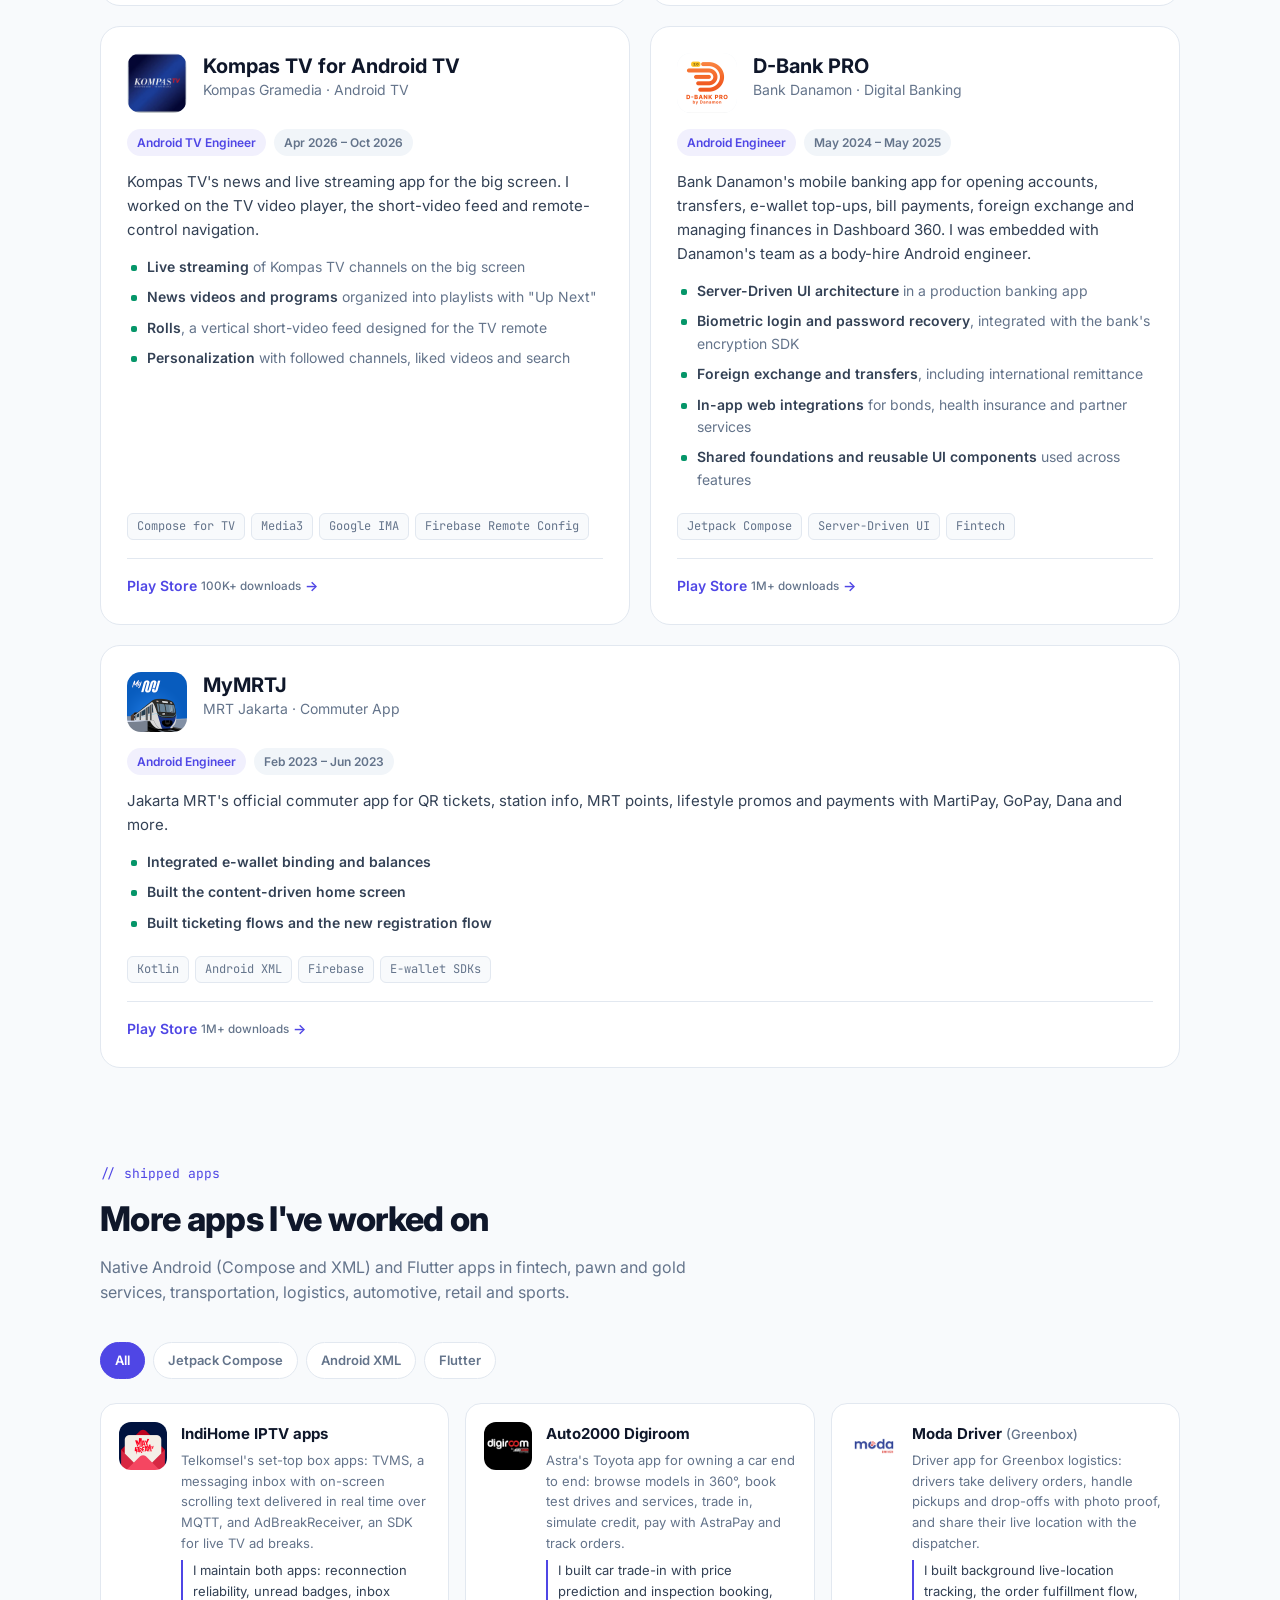
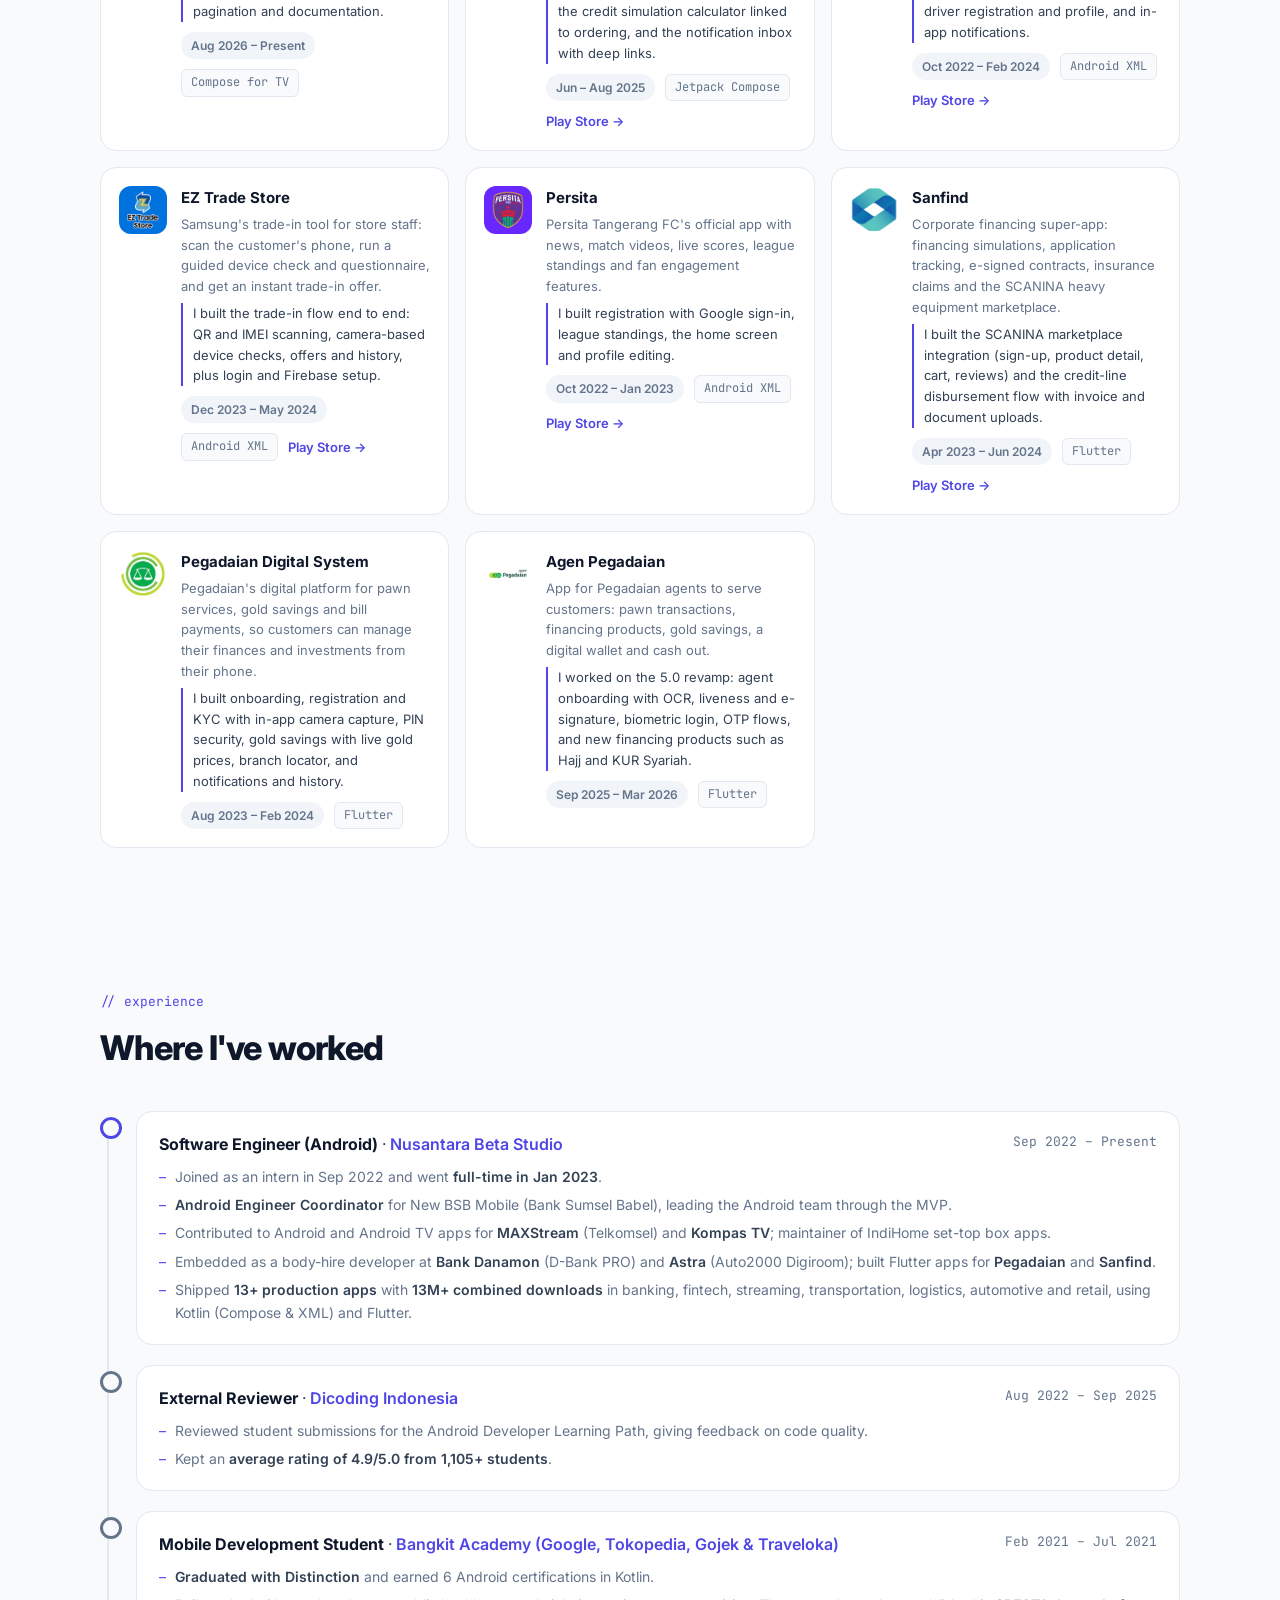
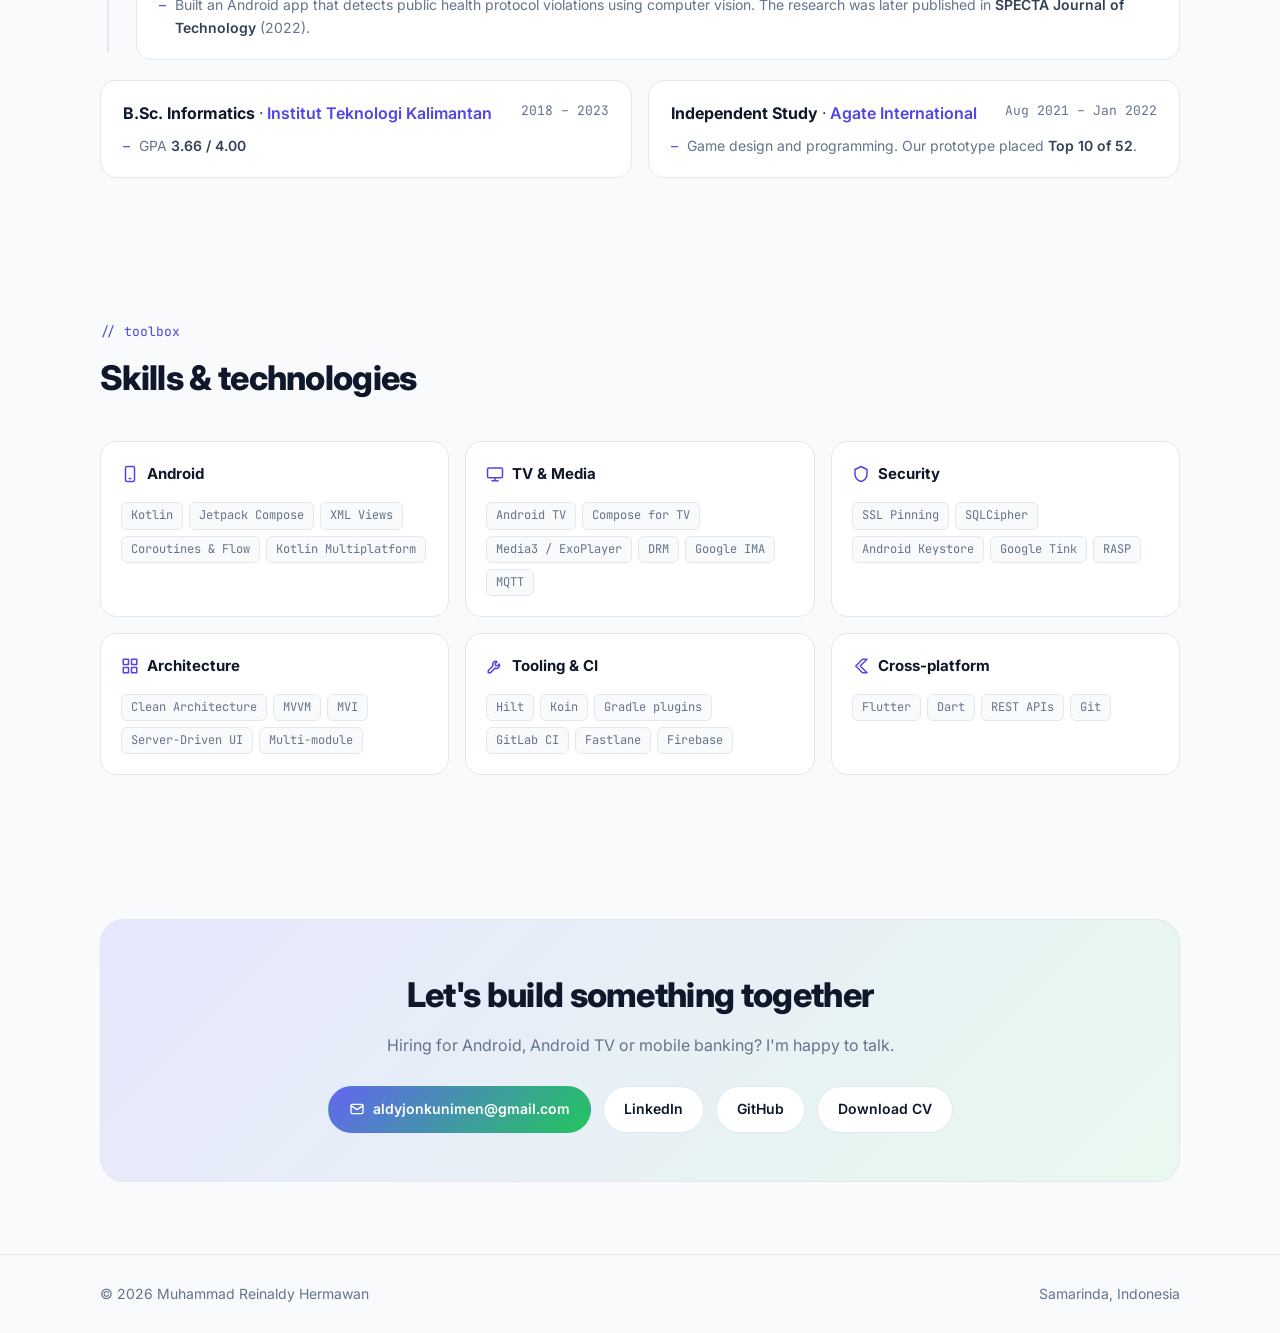
==== commit 5190785a: "Update index.html" ====
--- a/index.html
+++ b/index.html
@@ -400,7 +400,7 @@
               </div>
             </div>
             <div class="meta-row">
-              <span class="badge">Android Contributor</span>
+              <span class="badge">Android Engineer</span>
               <span class="badge badge-muted">Feb 2026 – Nov 2026</span>
             </div>
             <p class="feature-summary">Telkomsel's OTT streaming app for movies, series, live TV and sports, including the <strong>FIFA World Cup 2026</strong>, plus vertical Shorts, on phones and Android TV. I worked on the shared core player module that powers both apps.</p>
@@ -428,7 +428,7 @@
               </div>
             </div>
             <div class="meta-row">
-              <span class="badge">Android Engineer Coordinator</span>
+              <span class="badge">Android Engineer</span>
               <span class="badge badge-muted">Oct 2026 – Present</span>
               <span class="badge badge-amber">MVP · internal soft launch</span>
             </div>
@@ -456,7 +456,7 @@
               </div>
             </div>
             <div class="meta-row">
-              <span class="badge">Android TV Contributor</span>
+              <span class="badge">Android TV Engineer</span>
               <span class="badge badge-muted">Apr 2026 – Oct 2026</span>
             </div>
             <p class="feature-summary">Kompas TV's news and live streaming app for the big screen. I worked on the TV video player, the short-video feed and remote-control navigation.</p>
